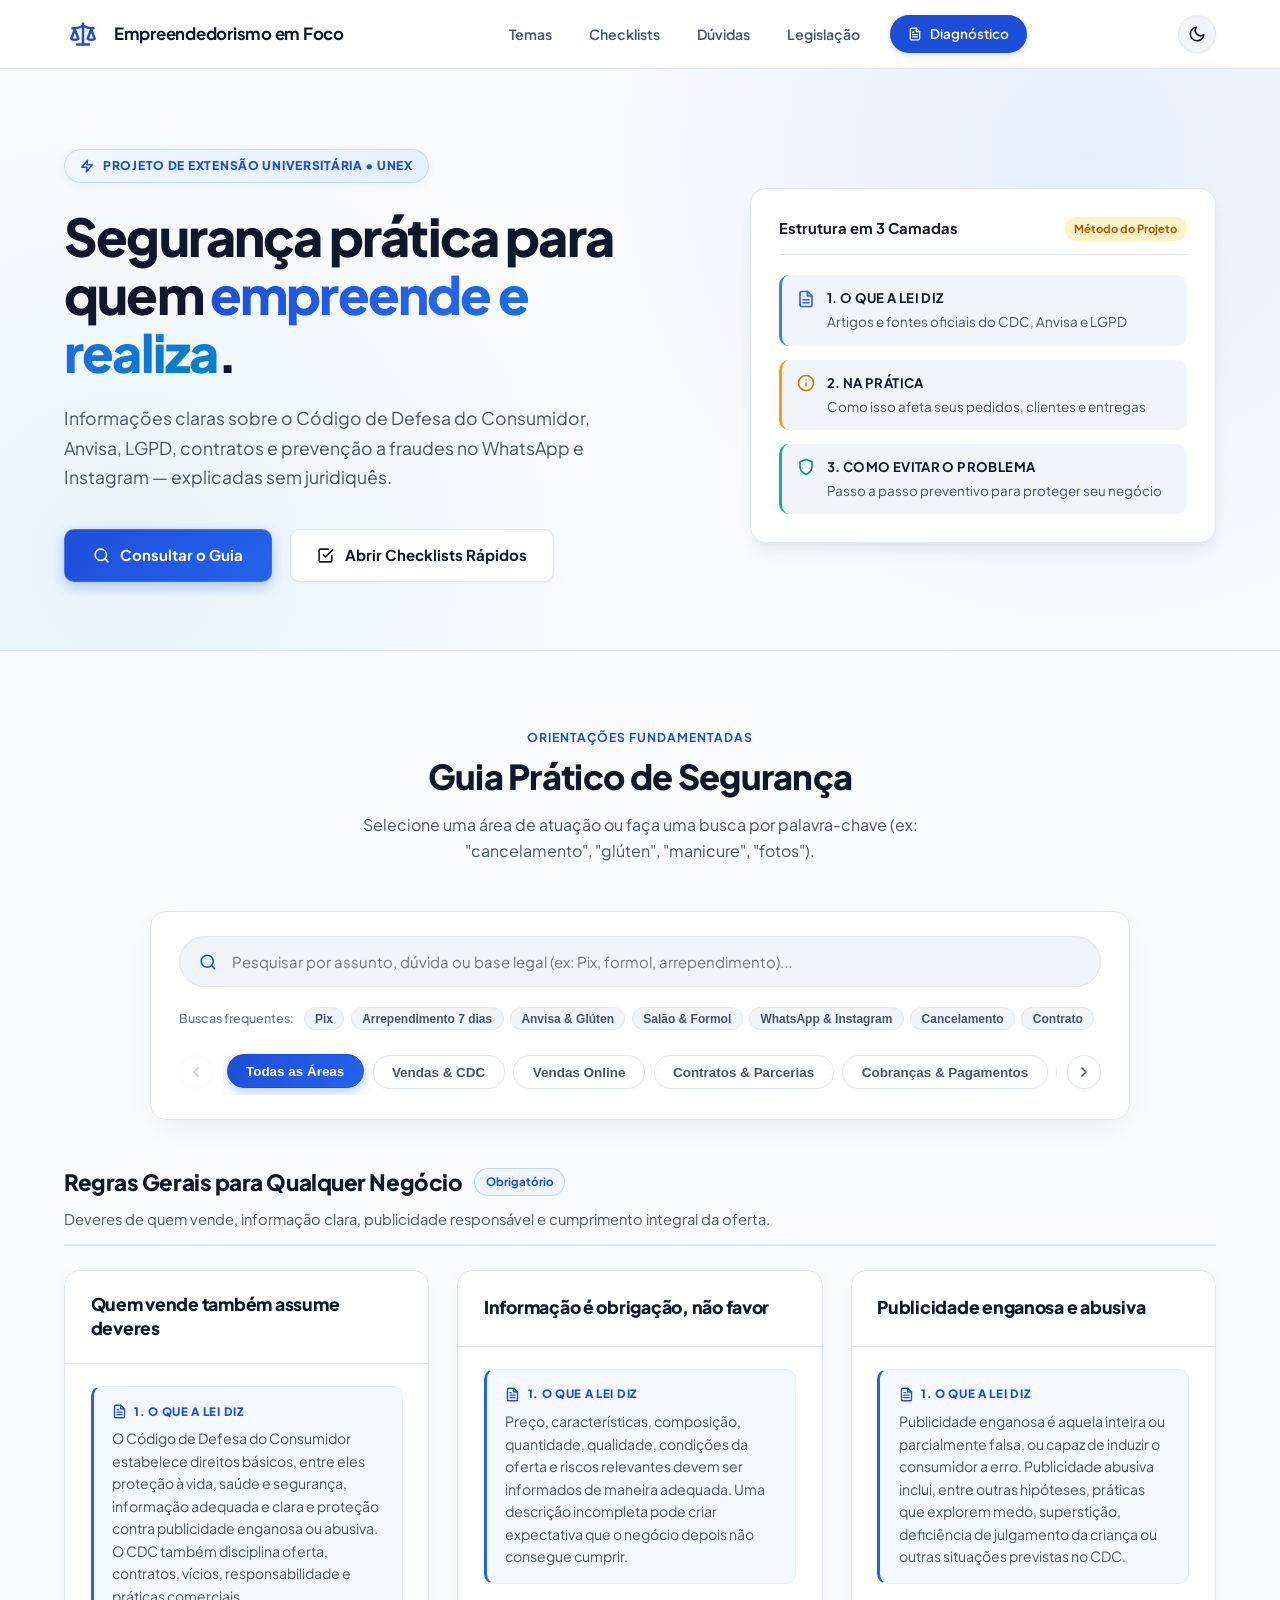
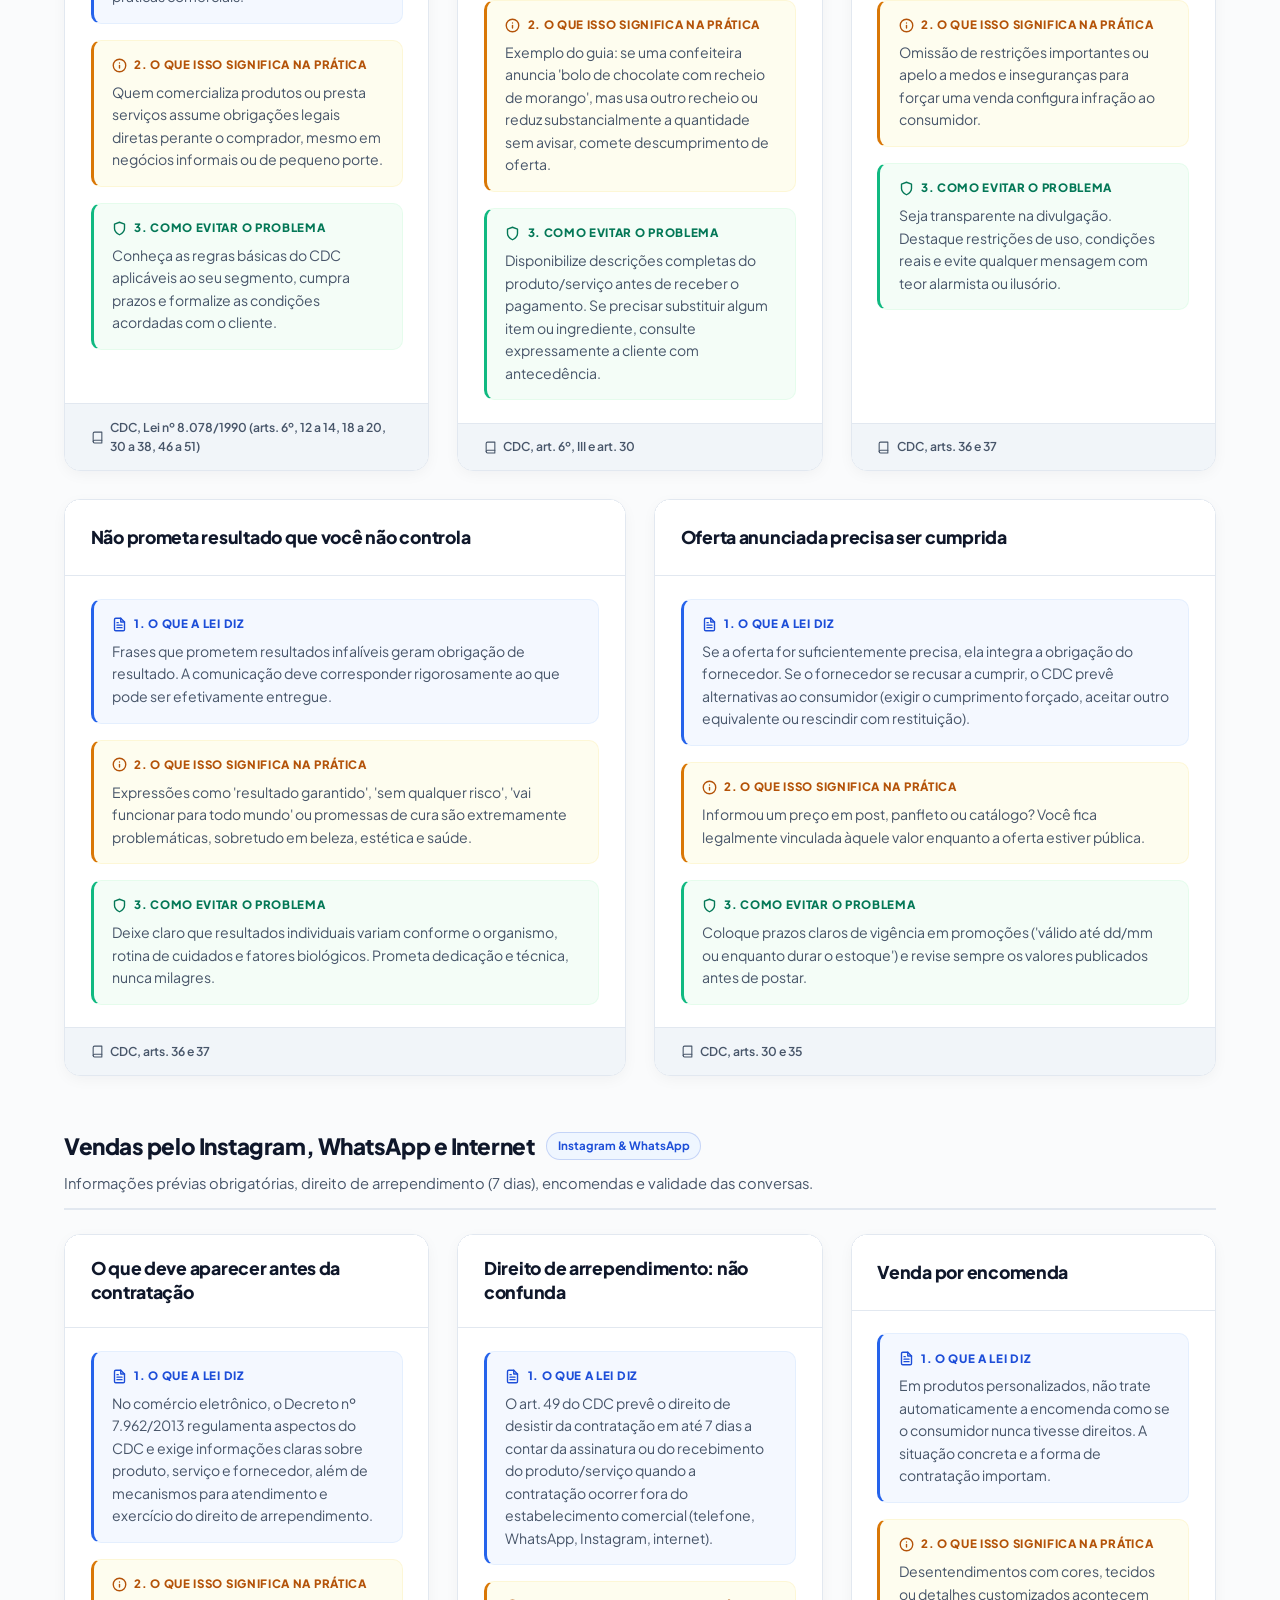
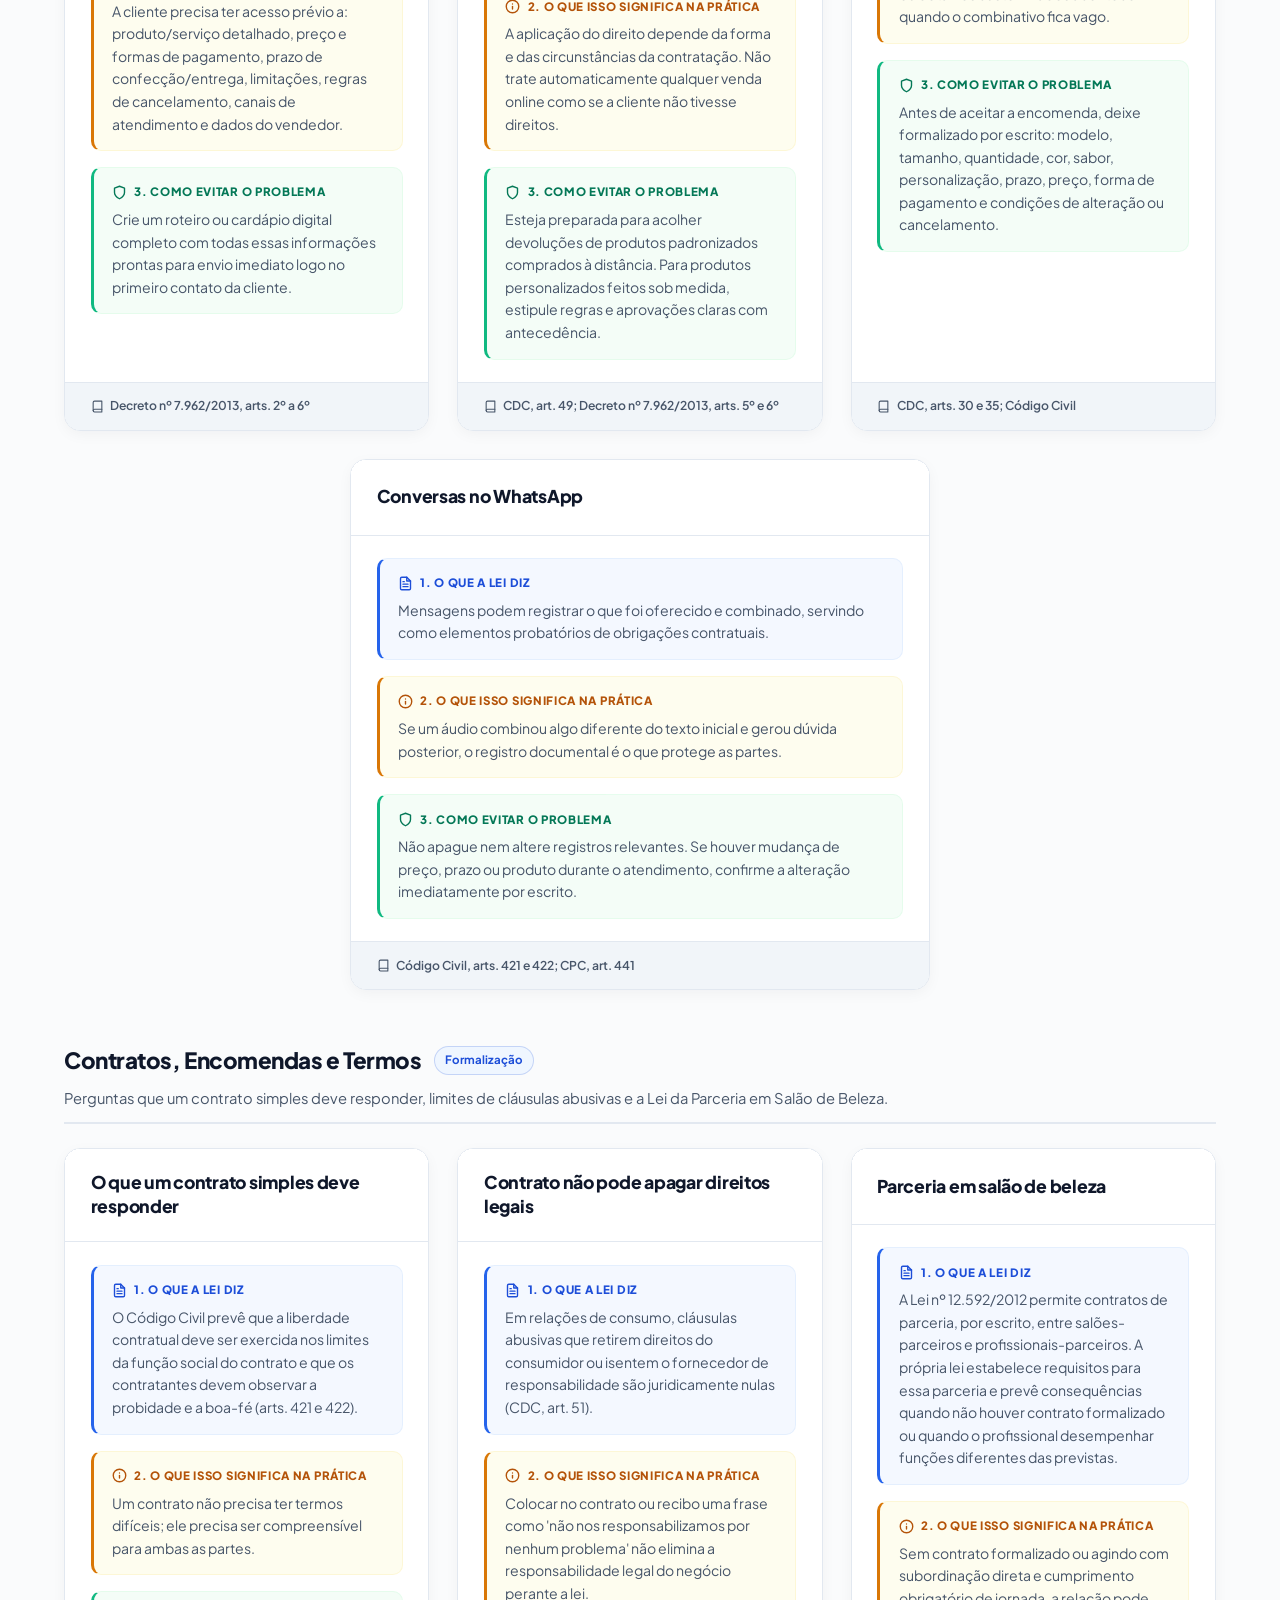
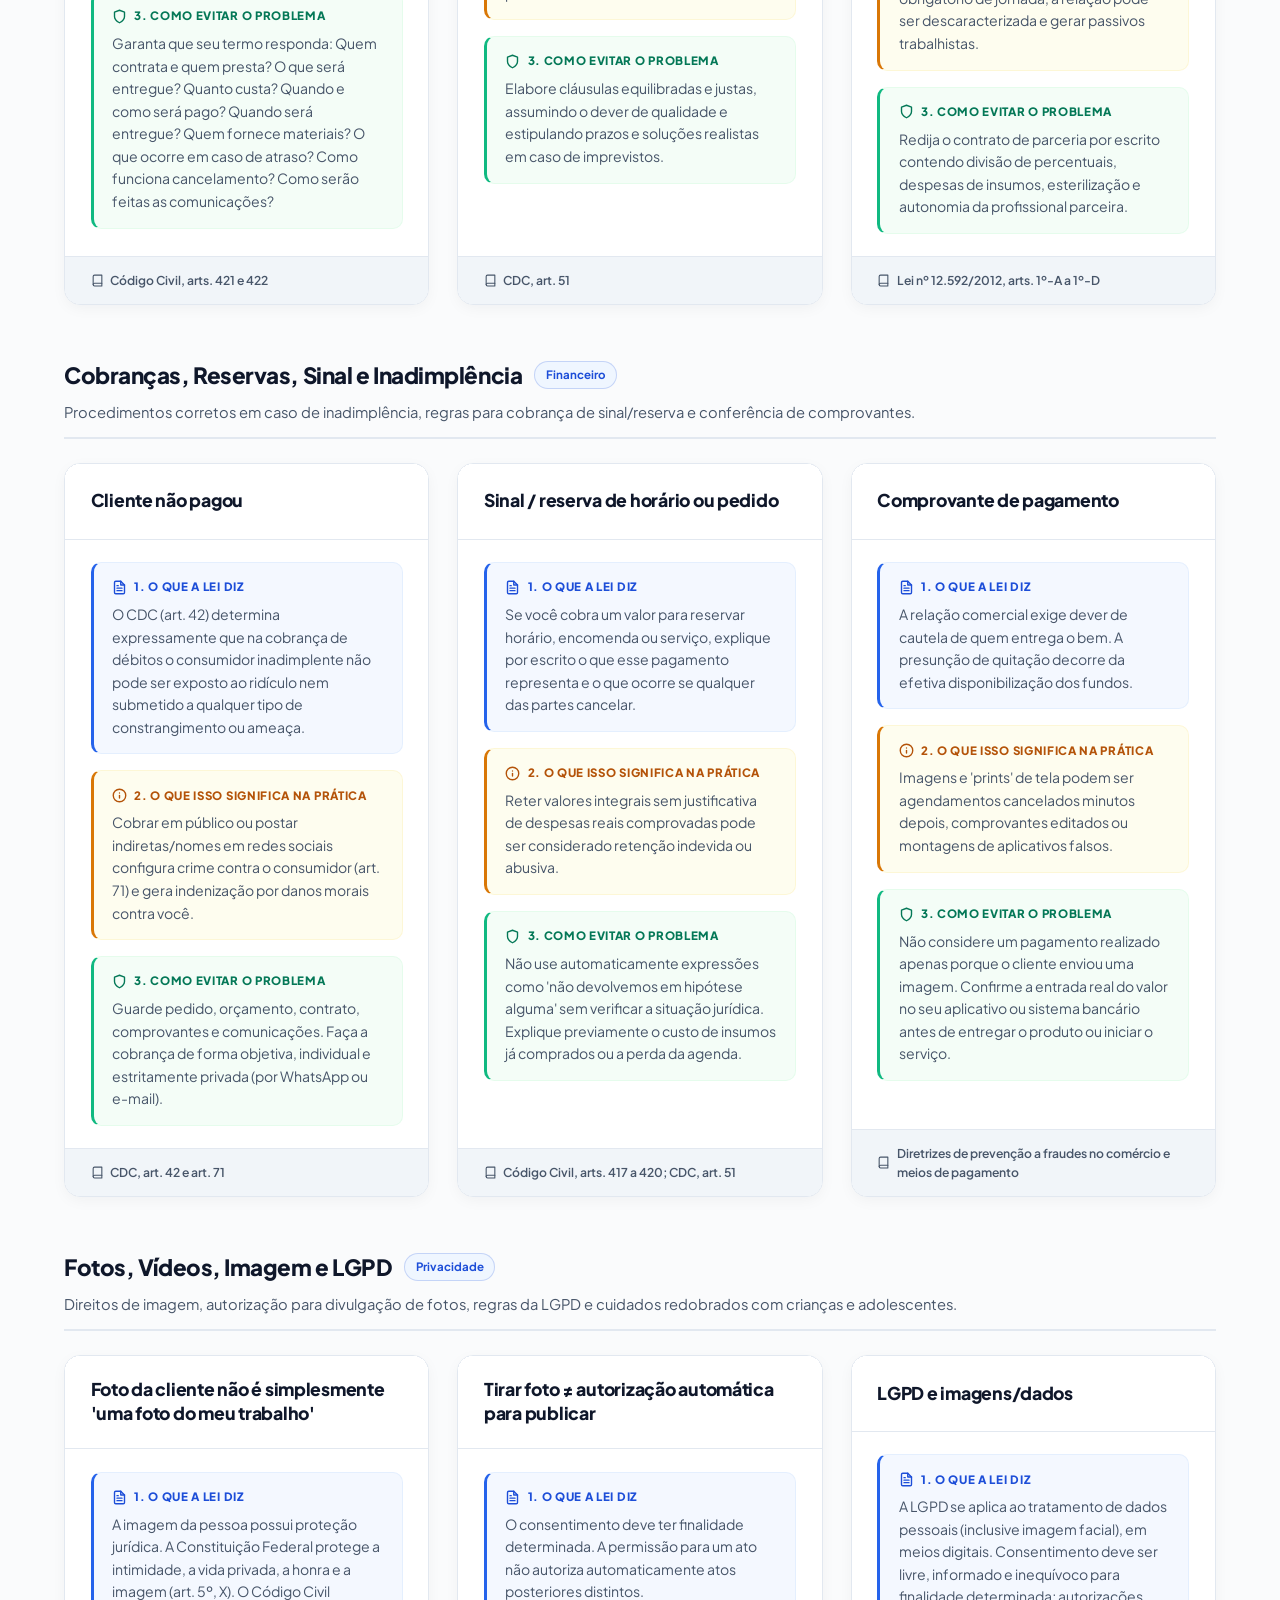
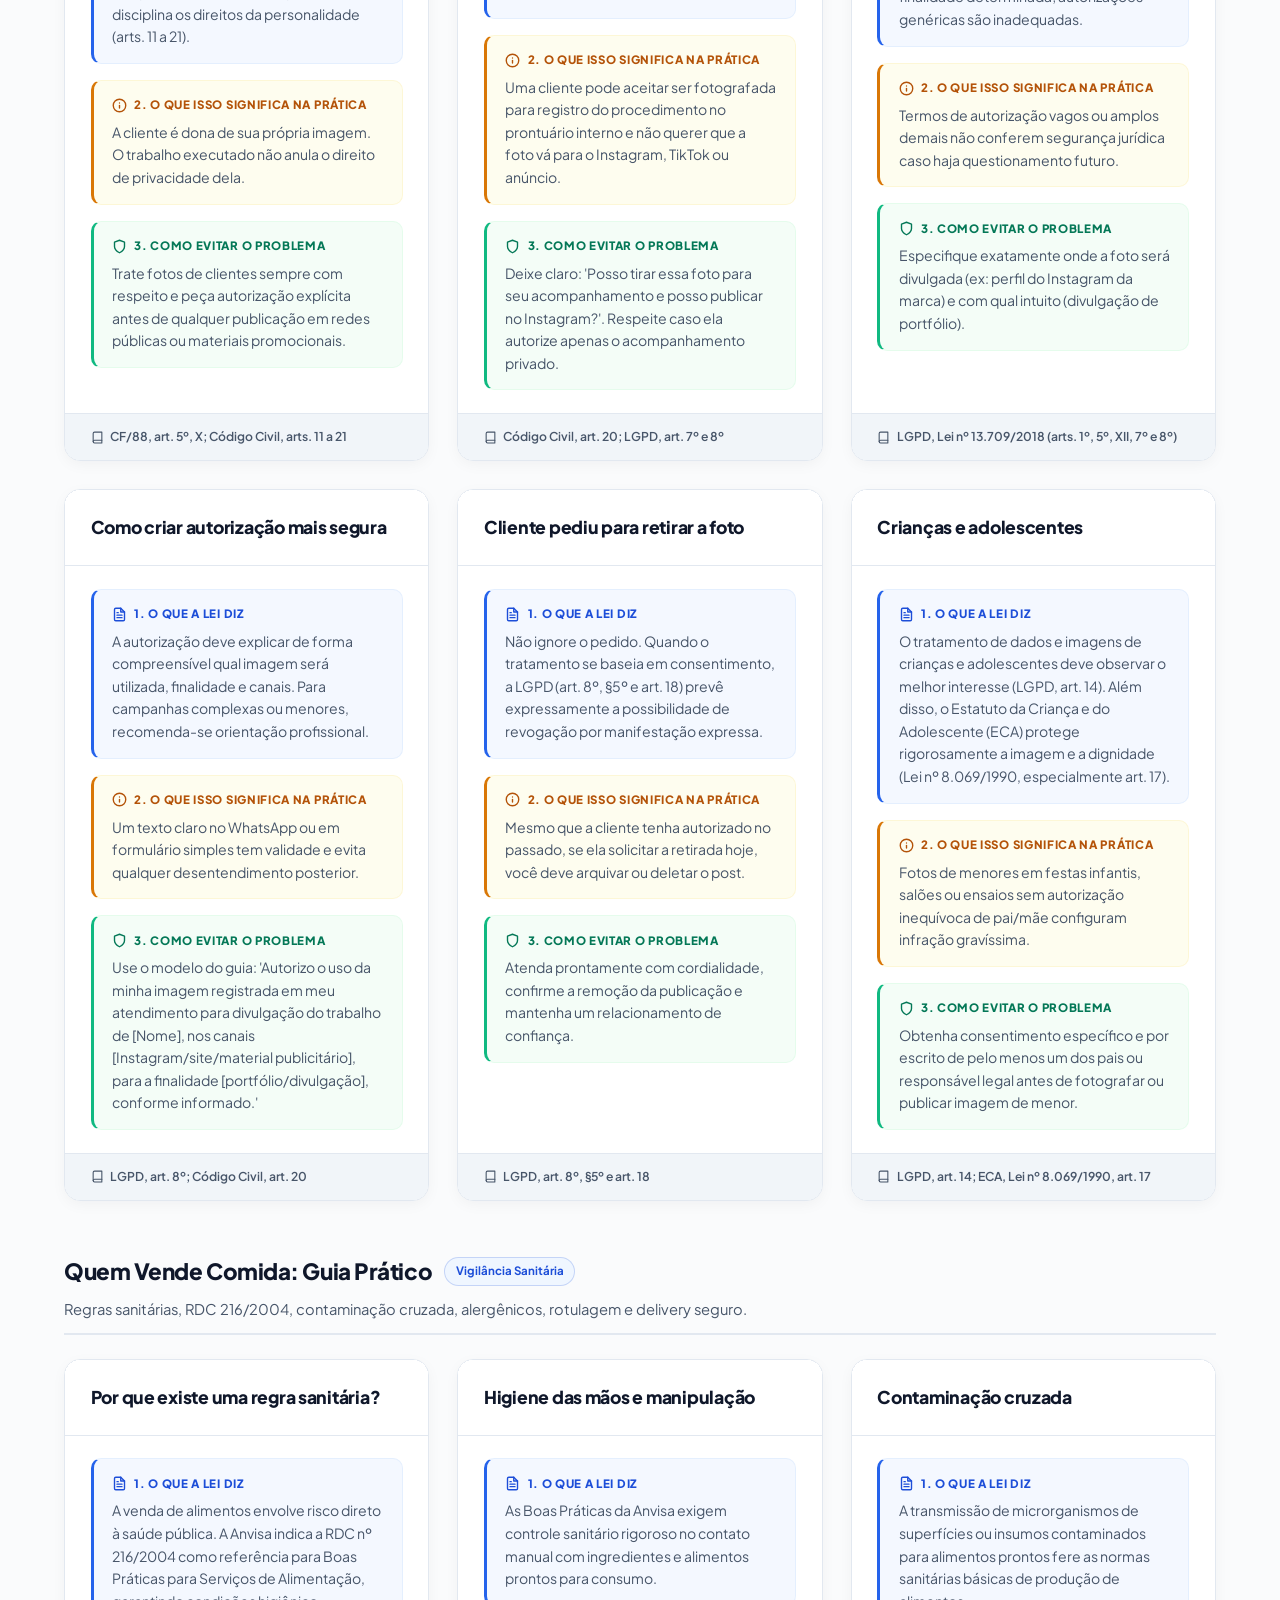
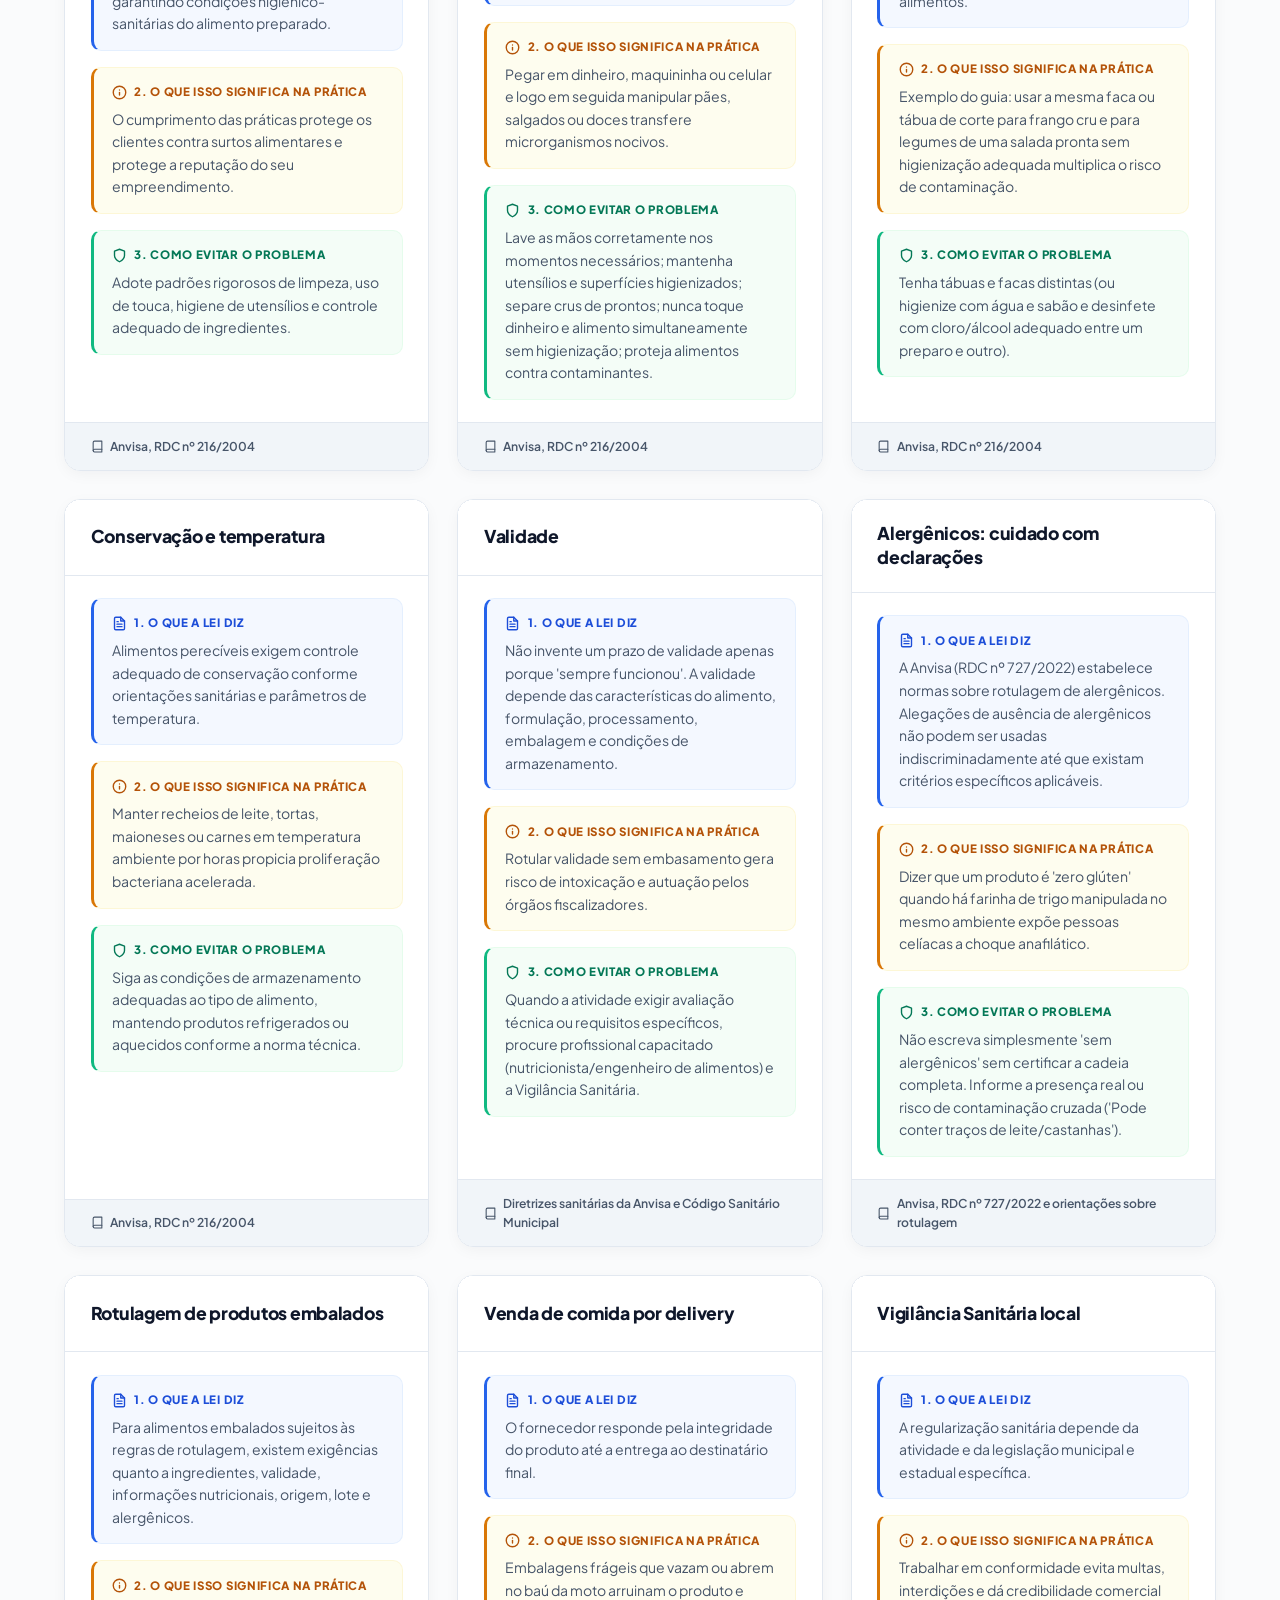
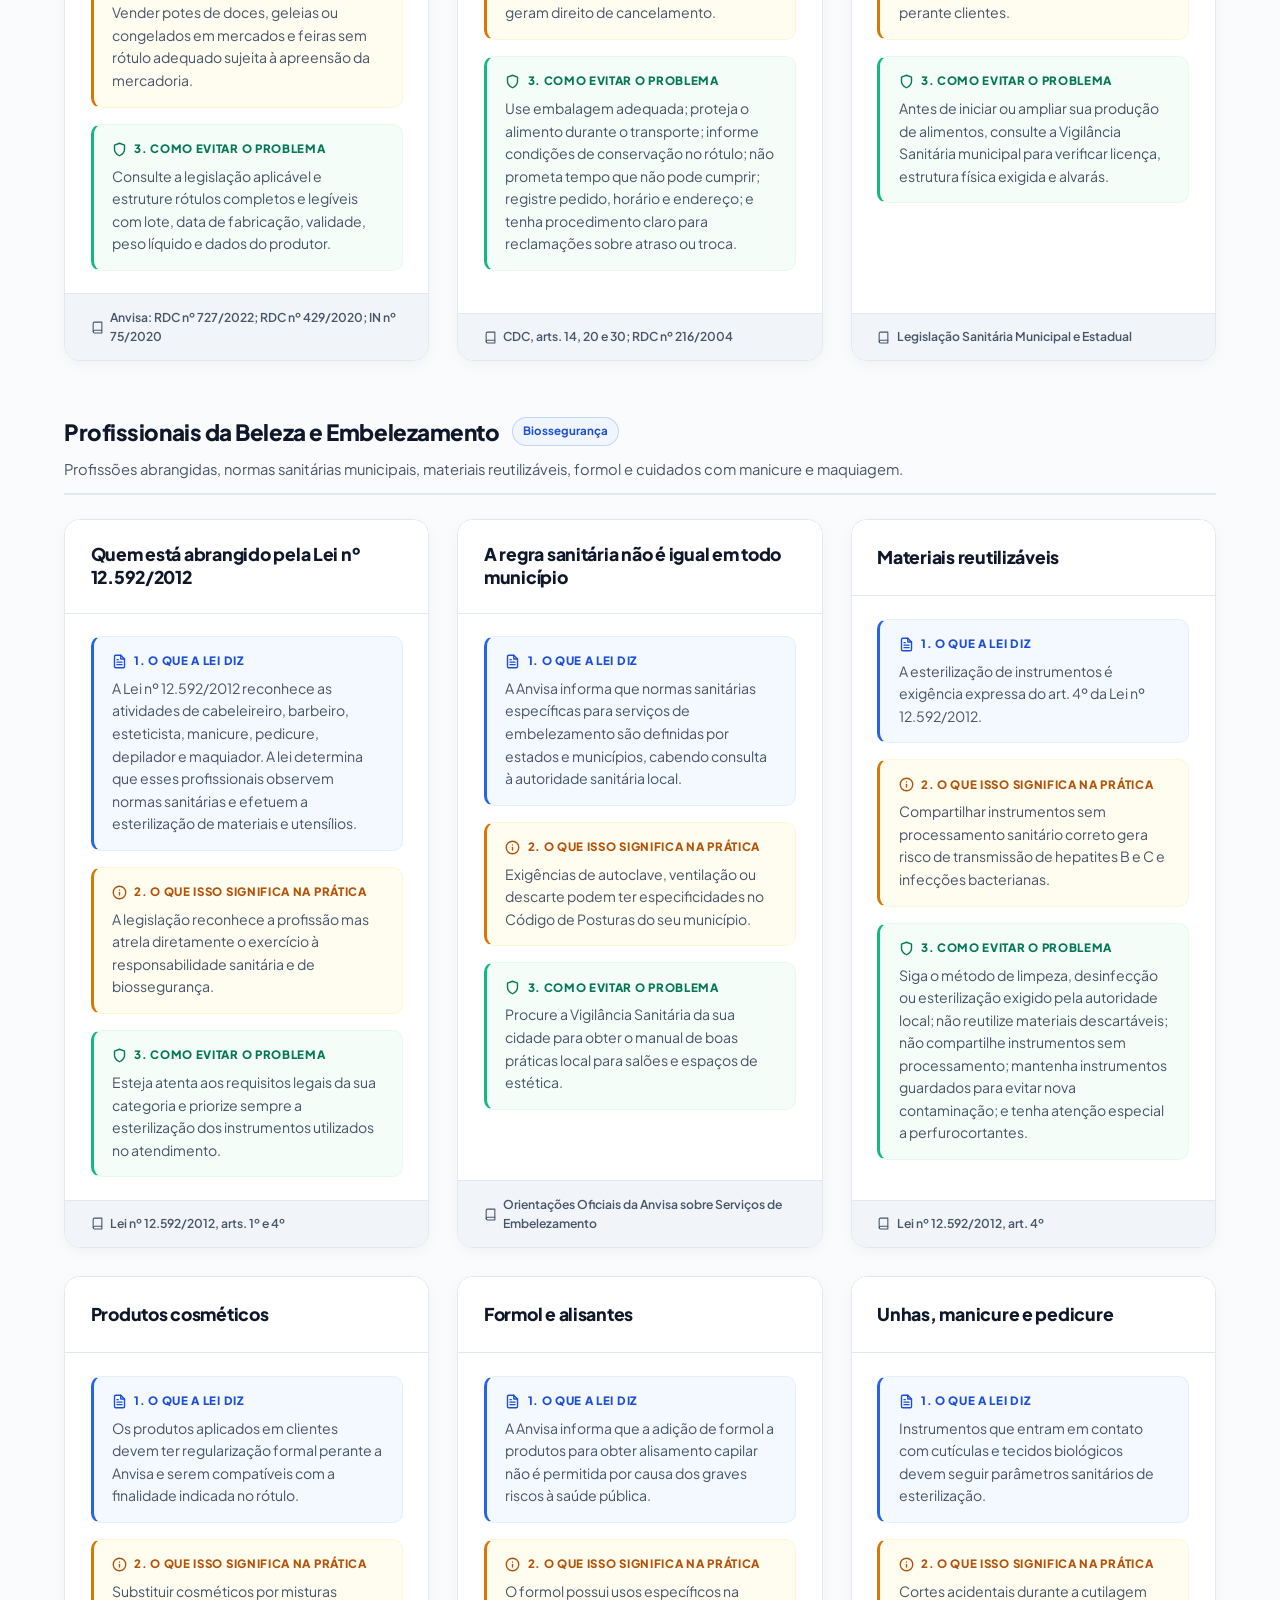
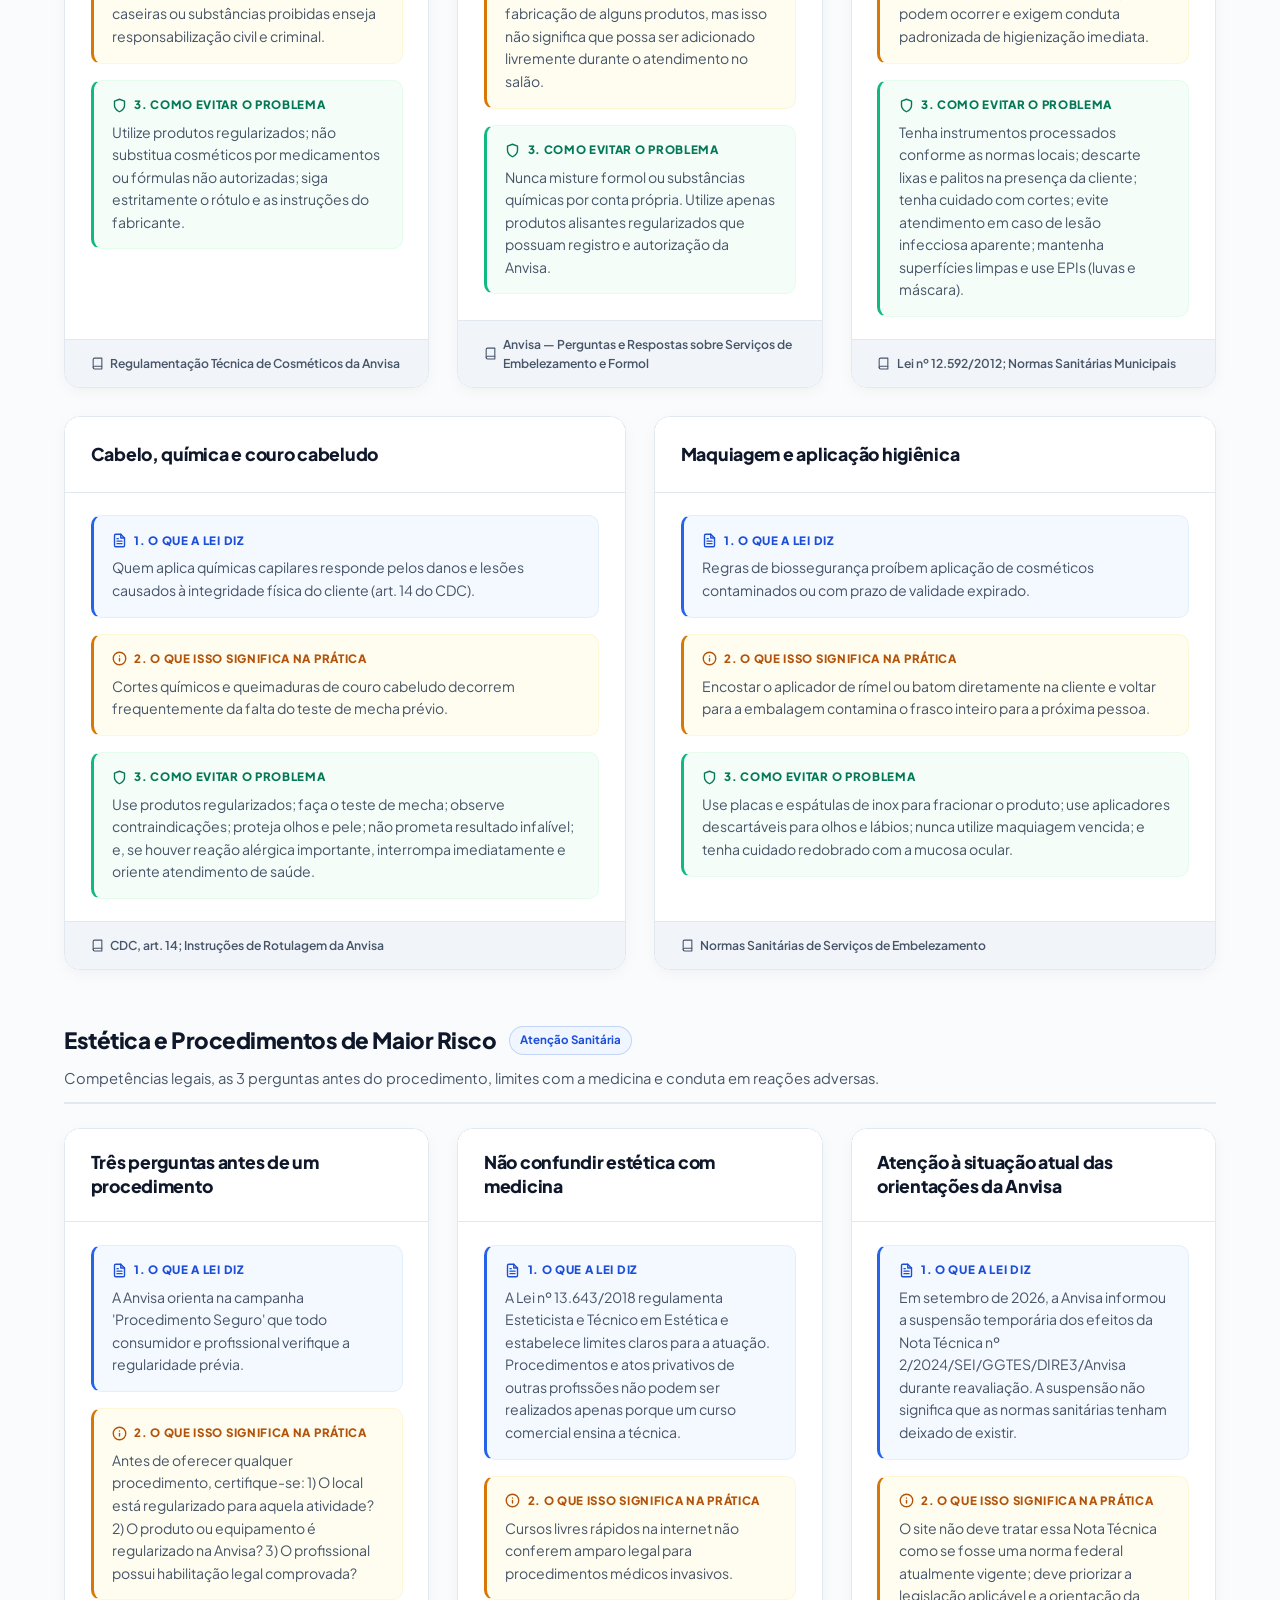
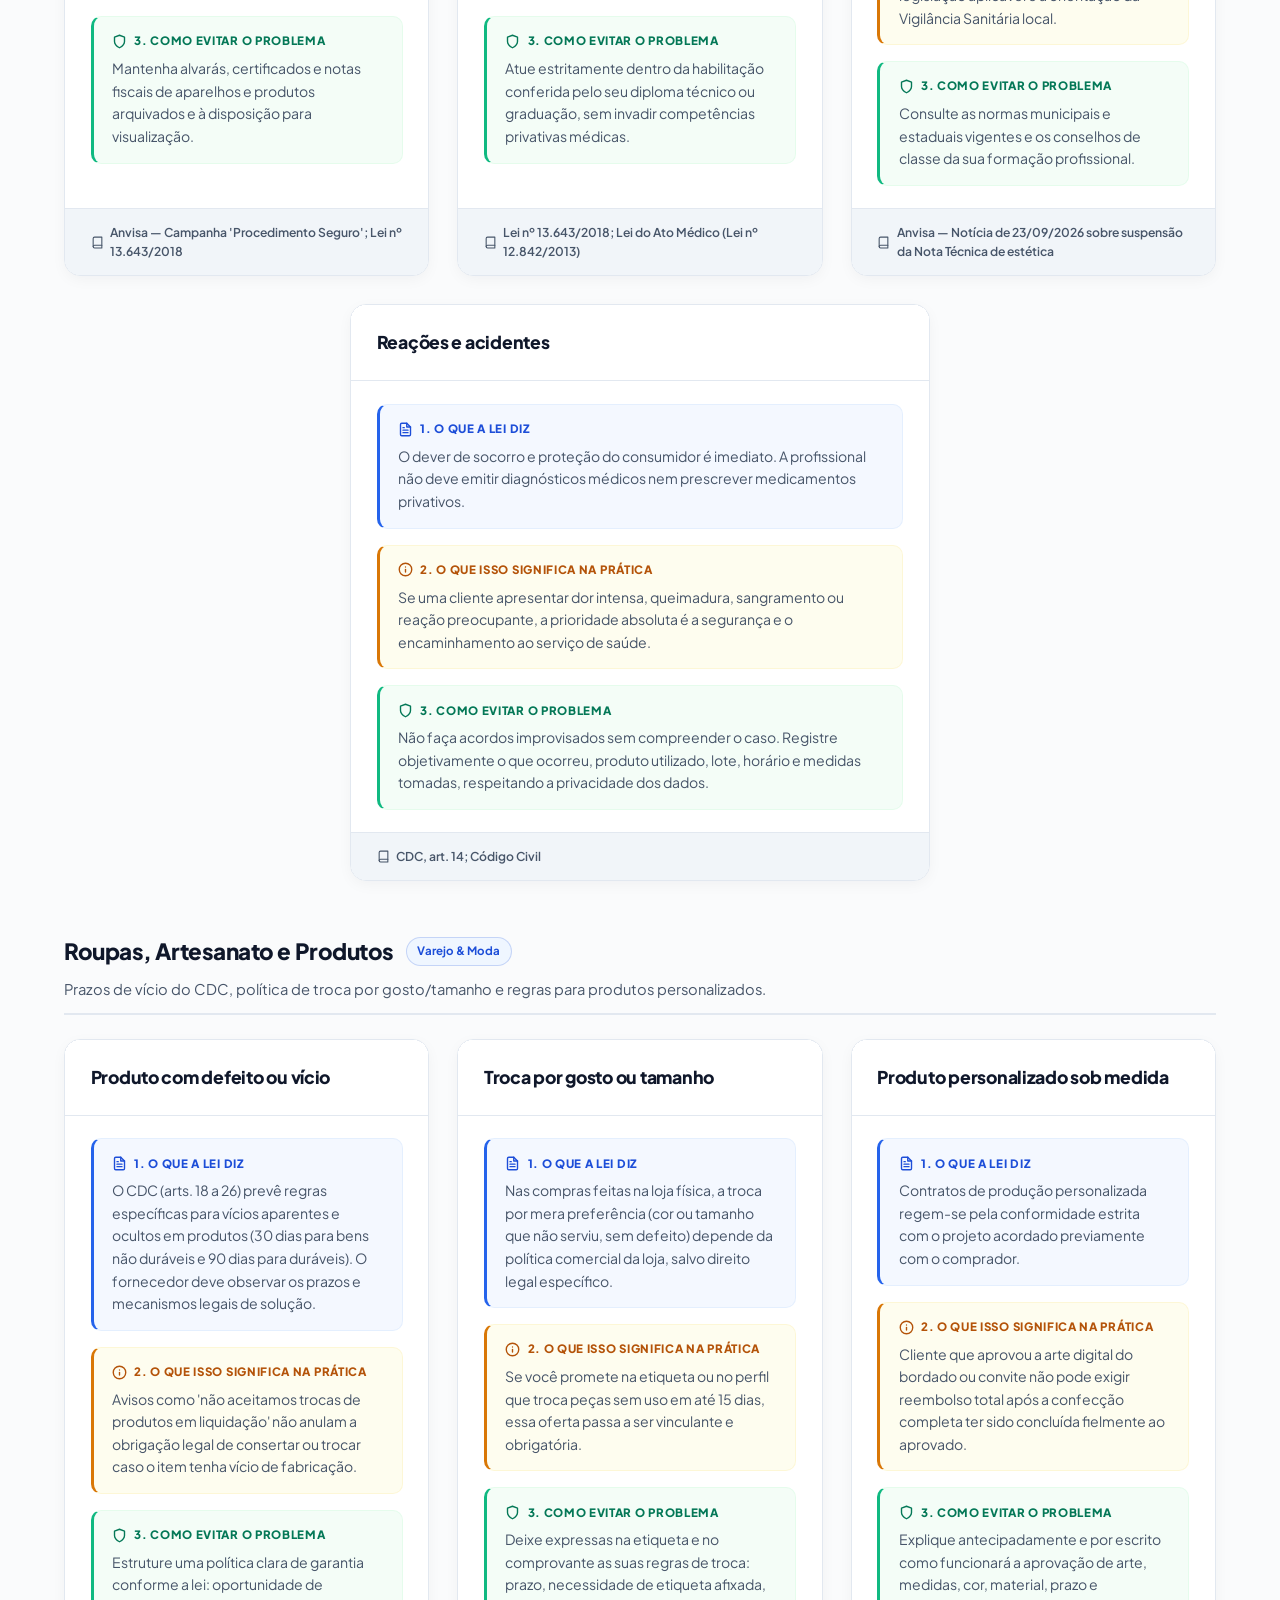
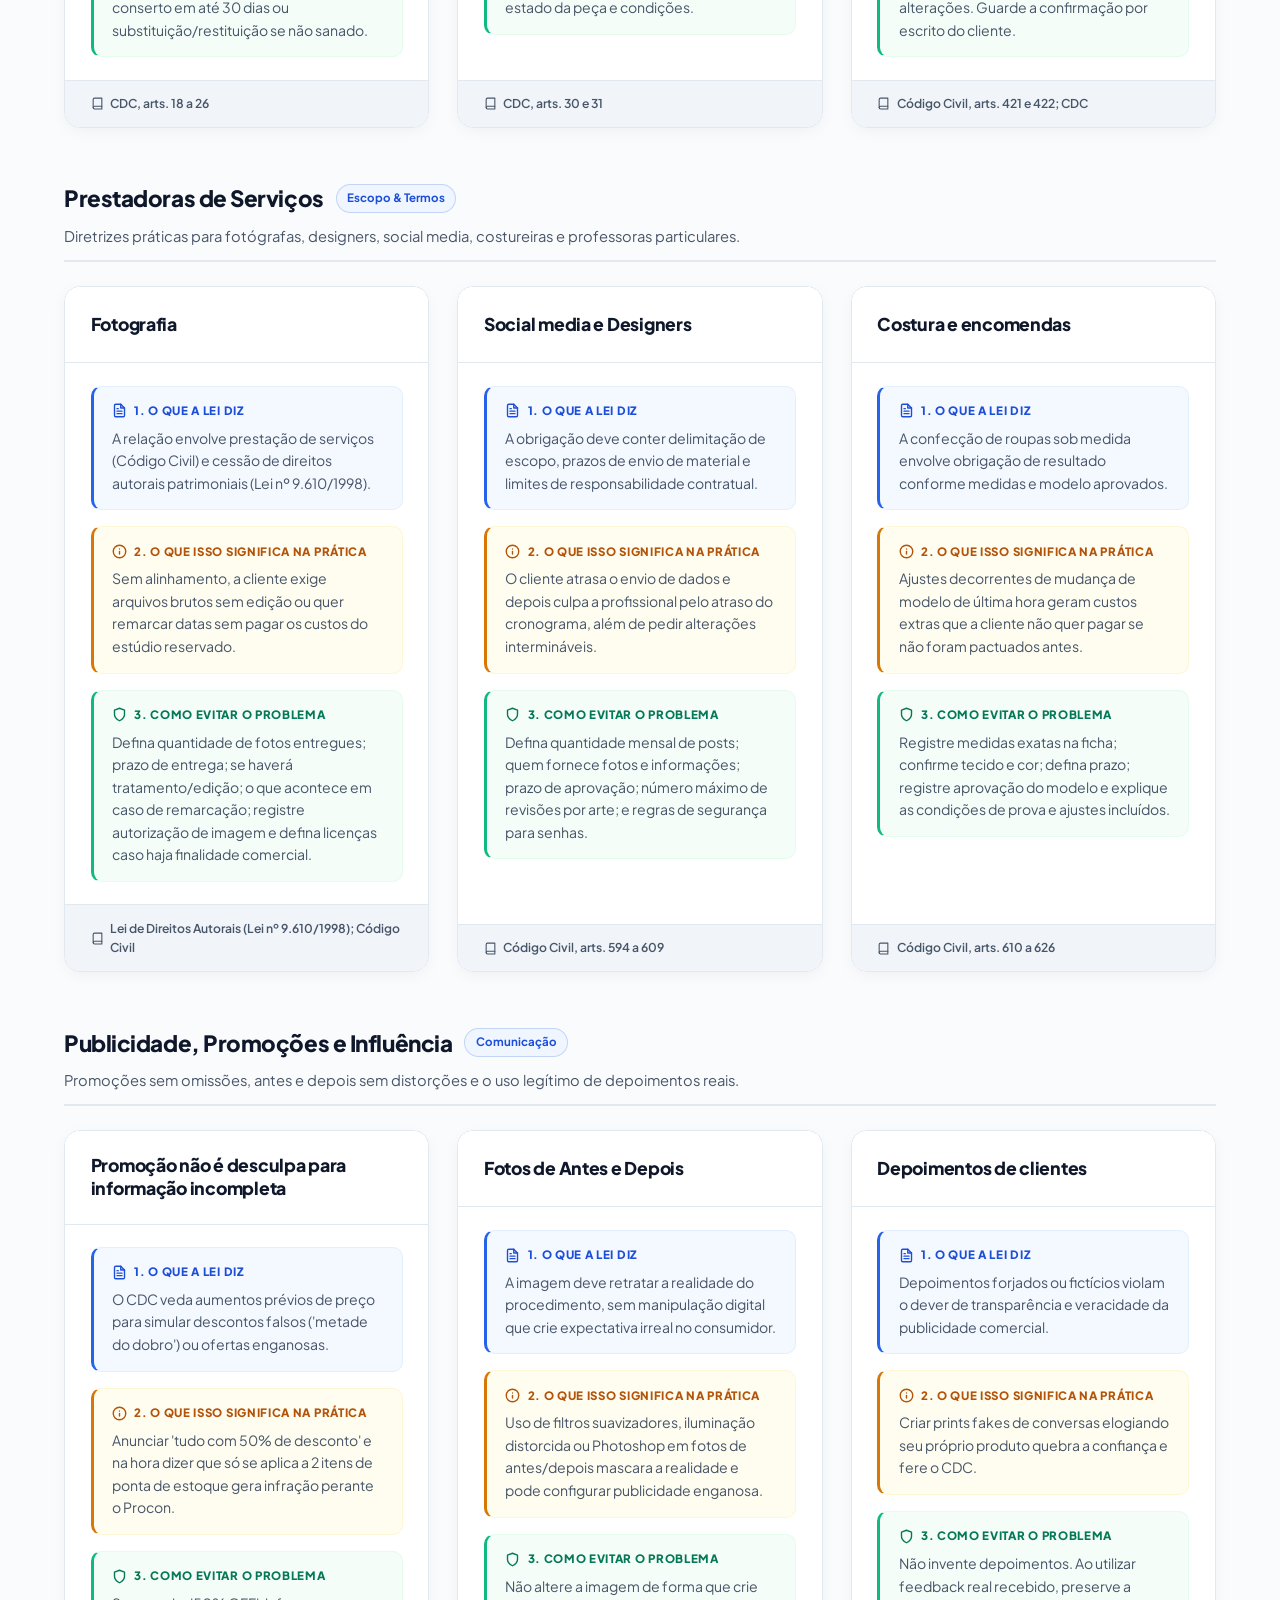
==== index.html @ a4ed6f1c "fix: remover checklists da busca e otimizar animacao tatil de troca de tema no mobile" ====
<!DOCTYPE html>
<html lang="pt-BR">
<head>
  <meta charset="UTF-8">
  <meta name="viewport" content="width=device-width, initial-scale=1.0, maximum-scale=5.0, viewport-fit=cover">
  <title>Empreendedorismo em Foco — Guia Prático de Segurança Jurídica, Sanitária e Digital</title>
  
  <!-- Meta tags SEO -->
  <meta name="description" content="Guia prático e descomplicado de segurança jurídica, sanitária e digital para microempreendedoras. Projeto de Extensão UNEX (Direito e Sistemas de Informação).">
  <meta name="author" content="UNEX — Extensão Universitária">
  <meta name="theme-color" content="#1d4ed8">

  <!-- Tipografia Moderna do Google Fonts -->
  <link rel="preconnect" href="https://fonts.googleapis.com">
  <link rel="preconnect" href="https://fonts.gstatic.com" crossorigin>
  <link href="https://fonts.googleapis.com/css2?family=Plus+Jakarta+Sans:wght@400;500;600;700;800&display=swap" rel="stylesheet">

  <!-- Favicon SVG: Balança da Justiça / Direito (Sem fundo, escala cheia) -->
  <link rel="icon" type="image/svg+xml" href="data:image/svg+xml,<svg xmlns='http://www.w3.org/2000/svg' viewBox='0 0 24 24' fill='none' stroke='%232563eb' stroke-width='2' stroke-linecap='round' stroke-linejoin='round'><path d='m16 16 3-8 3 8c-.87.65-1.92 1-3 1s-2.13-.35-3-1Z'/><path d='m2 16 3-8 3 8c-.87.65-1.92 1-3 1s-2.13-.35-3-1Z'/><path d='M7 21h10'/><path d='M12 3v18'/><path d='M3 7h2c2 0 5-1 7-2 2 1 5 2 7 2h2'/></svg>">

  <!-- Estilos da Aplicação -->
  <link rel="stylesheet" href="assets/css/style.css?v=2.6">
  <link rel="stylesheet" href="assets/css/components.css?v=2.6">
</head>
<body>
  <!-- Orbe Luminosa Central Flutuante para o Modo Escuro -->
  <div class="ambient-glow-orb" aria-hidden="true"></div>

  <!-- ========================================================================
       Header / Barra Superior
       ======================================================================== -->
  <header class="site-header" id="header">
    <div class="container nav-container">
      <a href="#inicio" class="brand" aria-label="Ir para o início do site">
        <div class="brand-badge" aria-hidden="true">
          <svg width="28" height="28" viewBox="0 0 24 24" fill="none" stroke="currentColor" stroke-width="2.2" stroke-linecap="round" stroke-linejoin="round">
            <path d="m16 16 3-8 3 8c-.87.65-1.92 1-3 1s-2.13-.35-3-1Z"/>
            <path d="m2 16 3-8 3 8c-.87.65-1.92 1-3 1s-2.13-.35-3-1Z"/>
            <path d="M7 21h10"/>
            <path d="M12 3v18"/>
            <path d="M3 7h2c2 0 5-1 7-2 2 1 5 2 7 2h2"/>
          </svg>
        </div>
        <span class="brand-title">Empreendedorismo em Foco</span>
      </a>

      <nav aria-label="Navegação Principal" class="desktop-navigation">
        <ul class="nav-links">
          <li><a href="#diretrizes" class="nav-link">Temas</a></li>
          <li><a href="#checklists" class="nav-link">Checklists</a></li>
          <li><a href="#duvidas" class="nav-link">Dúvidas</a></li>
          <li><a href="#fontes-oficiais" class="nav-link">Legislação</a></li>
          <li>
            <a href="https://forms.gle/CNi8nQm6ViK3J8j4A" target="_blank" rel="noopener noreferrer" class="nav-cta">
              <svg width="14" height="14" viewBox="0 0 24 24" fill="none" stroke="currentColor" stroke-width="2.2" stroke-linecap="round" stroke-linejoin="round">
                <path d="M14 2H6a2 2 0 0 0-2 2v16a2 2 0 0 0 2 2h12a2 2 0 0 0 2-2V8z"></path>
                <polyline points="14 2 14 8 20 8"></polyline>
                <line x1="16" y1="13" x2="8" y2="13"></line>
                <line x1="16" y1="17" x2="8" y2="17"></line>
                <polyline points="10 9 9 9 8 9"></polyline>
              </svg>
              Diagnóstico
            </a>
          </li>
        </ul>
      </nav>

      <div class="header-actions">
        <button class="theme-toggle-btn" id="theme-toggle-btn" aria-label="Alternar modo escuro" title="Alternar tema claro/escuro">
          <span class="theme-icon sun-icon" aria-hidden="true">
            <svg width="18" height="18" viewBox="0 0 24 24" fill="none" stroke="currentColor" stroke-width="2.2" stroke-linecap="round" stroke-linejoin="round">
              <circle cx="12" cy="12" r="5"></circle>
              <line x1="12" y1="1" x2="12" y2="3"></line>
              <line x1="12" y1="21" x2="12" y2="23"></line>
              <line x1="4.22" y1="4.22" x2="5.64" y2="5.64"></line>
              <line x1="18.36" y1="18.36" x2="19.78" y2="19.78"></line>
              <line x1="1" y1="12" x2="3" y2="12"></line>
              <line x1="21" y1="12" x2="23" y2="12"></line>
              <line x1="4.22" y1="19.78" x2="5.64" y2="18.36"></line>
              <line x1="18.36" y1="5.64" x2="19.78" y2="4.22"></line>
            </svg>
          </span>
          <span class="theme-icon moon-icon" aria-hidden="true">
            <svg width="18" height="18" viewBox="0 0 24 24" fill="none" stroke="currentColor" stroke-width="2.2" stroke-linecap="round" stroke-linejoin="round">
              <path d="M21 12.79A9 9 0 1 1 11.21 3 7 7 0 0 0 21 12.79z"></path>
            </svg>
          </span>
        </button>

        <button class="mobile-toggle" aria-label="Abrir menu de navegação" id="mobile-toggle" aria-expanded="false">
          <svg class="hamburger-icon" width="22" height="22" viewBox="0 0 24 24" fill="none" stroke="currentColor" stroke-width="2.2" stroke-linecap="round" stroke-linejoin="round">
            <line x1="3" y1="12" x2="21" y2="12"></line>
            <line x1="3" y1="6" x2="21" y2="6"></line>
            <line x1="3" y1="18" x2="21" y2="18"></line>
          </svg>
          <svg class="close-icon" width="22" height="22" viewBox="0 0 24 24" fill="none" stroke="currentColor" stroke-width="2.2" stroke-linecap="round" stroke-linejoin="round">
            <line x1="18" y1="6" x2="6" y2="18"></line>
            <line x1="6" y1="6" x2="18" y2="18"></line>
          </svg>
        </button>
      </div>
    </div>

    <!-- Menu Dropdown Compacto (Expansão fluida abaixo do header) -->
    <nav class="mobile-dropdown-menu" id="mobile-dropdown-menu" aria-label="Menu de navegação móvel">
      <div class="mobile-dropdown-inner">
        <ul class="mobile-dropdown-links">
          <li>
            <a href="#diretrizes" class="mobile-dropdown-link">
              <svg class="mobile-dropdown-icon" width="18" height="18" viewBox="0 0 24 24" fill="none" stroke="currentColor" stroke-width="2" stroke-linecap="round" stroke-linejoin="round">
                <path d="M4 19.5A2.5 2.5 0 0 1 6.5 17H20"></path>
                <path d="M6.5 2H20v20H6.5A2.5 2.5 0 0 1 4 19.5v-15A2.5 2.5 0 0 1 6.5 2z"></path>
              </svg>
              <span>Temas</span>
            </a>
          </li>
          <li>
            <a href="#checklists" class="mobile-dropdown-link">
              <svg class="mobile-dropdown-icon" width="18" height="18" viewBox="0 0 24 24" fill="none" stroke="currentColor" stroke-width="2" stroke-linecap="round" stroke-linejoin="round">
                <path d="m9 11 3 3L22 4"></path>
                <path d="M21 12v7a2 2 0 0 1-2 2H5a2 2 0 0 1-2-2V5a2 2 0 0 1 2-2h11"></path>
              </svg>
              <span>Checklists</span>
            </a>
          </li>
          <li>
            <a href="#duvidas" class="mobile-dropdown-link">
              <svg class="mobile-dropdown-icon" width="18" height="18" viewBox="0 0 24 24" fill="none" stroke="currentColor" stroke-width="2" stroke-linecap="round" stroke-linejoin="round">
                <circle cx="12" cy="12" r="10"></circle>
                <path d="M9.09 9a3 3 0 0 1 5.83 1c0 2-3 3-3 3"></path>
                <line x1="12" y1="17" x2="12.01" y2="17"></line>
              </svg>
              <span>Dúvidas</span>
            </a>
          </li>
          <li>
            <a href="#fontes-oficiais" class="mobile-dropdown-link">
              <svg class="mobile-dropdown-icon" width="18" height="18" viewBox="0 0 24 24" fill="none" stroke="currentColor" stroke-width="2" stroke-linecap="round" stroke-linejoin="round">
                <path d="m16 16 3-8 3 8c-.87.65-1.92 1-3 1s-2.13-.35-3-1Z"></path>
                <path d="m2 16 3-8 3 8c-.87.65-1.92 1-3 1s-2.13-.35-3-1Z"></path>
                <path d="M7 21h10"></path>
                <path d="M12 3v18"></path>
              </svg>
              <span>Legislação</span>
            </a>
          </li>
          <li class="mobile-dropdown-cta-item">
            <a href="https://forms.gle/CNi8nQm6ViK3J8j4A" target="_blank" rel="noopener noreferrer" class="mobile-dropdown-cta">
              <svg width="15" height="15" viewBox="0 0 24 24" fill="none" stroke="currentColor" stroke-width="2.2" stroke-linecap="round" stroke-linejoin="round">
                <path d="M14 2H6a2 2 0 0 0-2 2v16a2 2 0 0 0 2 2h12a2 2 0 0 0 2-2V8z"></path>
                <polyline points="14 2 14 8 20 8"></polyline>
                <line x1="16" y1="13" x2="8" y2="13"></line>
                <line x1="16" y1="17" x2="8" y2="17"></line>
                <polyline points="10 9 9 9 8 9"></polyline>
              </svg>
              <span>Diagnóstico</span>
            </a>
          </li>
        </ul>
      </div>
    </nav>
  </header>

  <!-- Backdrop suave para fechar ao tocar fora -->
  <div class="mobile-dropdown-backdrop" id="dropdown-backdrop" aria-hidden="true"></div>

  <!-- ========================================================================
       Hero Section
       ======================================================================== -->
  <main id="main-content">
    <section class="hero-section" id="inicio">
      <div class="container hero-wrapper">
        <div class="hero-content">
          <div class="hero-tag">
            <svg width="14" height="14" viewBox="0 0 24 24" fill="none" stroke="currentColor" stroke-width="2.5" stroke-linecap="round" stroke-linejoin="round">
              <polygon points="13 2 3 14 12 14 11 22 21 10 12 10 13 2"></polygon>
            </svg>
            Projeto de Extensão Universitária &bull; UNEX
          </div>
          <h1 class="hero-title">
            Segurança prática para quem <span>empreende e realiza</span>.
          </h1>
          <p class="hero-desc">
            Informações claras sobre o Código de Defesa do Consumidor, Anvisa, LGPD, contratos e prevenção a fraudes no WhatsApp e Instagram — explicadas sem juridiquês.
          </p>
          <div class="hero-actions">
            <a href="#diretrizes" class="btn-primary">
              <svg width="17" height="17" viewBox="0 0 24 24" fill="none" stroke="currentColor" stroke-width="2.2" stroke-linecap="round" stroke-linejoin="round">
                <circle cx="11" cy="11" r="8"></circle>
                <line x1="21" y1="21" x2="16.65" y2="16.65"></line>
              </svg>
              Consultar o Guia
            </a>
            <a href="#checklists" class="btn-secondary">
              <svg width="17" height="17" viewBox="0 0 24 24" fill="none" stroke="currentColor" stroke-width="2.2" stroke-linecap="round" stroke-linejoin="round">
                <polyline points="9 11 12 14 22 4"></polyline>
                <path d="M21 12v7a2 2 0 0 1-2 2H5a2 2 0 0 1-2-2V5a2 2 0 0 1 2-2h11"></path>
              </svg>
              Abrir Checklists Rápidos
            </a>
          </div>
        </div>

        <div class="hero-card-preview" aria-hidden="true">
          <div class="preview-header">
            <span class="preview-title">Estrutura em 3 Camadas</span>
            <span class="preview-badge">Método do Projeto</span>
          </div>
          <div class="method-pillars">
            <div class="method-pillar law">
              <div class="pillar-icon-box">
                <svg width="16" height="16" viewBox="0 0 24 24" fill="none" stroke="currentColor" stroke-width="2.2" stroke-linecap="round" stroke-linejoin="round"><path d="M14 2H6a2 2 0 0 0-2 2v16a2 2 0 0 0 2 2h12a2 2 0 0 0 2-2V8z"></path><polyline points="14 2 14 8 20 8"></polyline><line x1="16" y1="13" x2="8" y2="13"></line><line x1="16" y1="17" x2="8" y2="17"></line></svg>
              </div>
              <div class="pillar-content">
                <strong>1. O que a Lei diz</strong>
                <span>Artigos e fontes oficiais do CDC, Anvisa e LGPD</span>
              </div>
            </div>
            <div class="method-pillar practice">
              <div class="pillar-icon-box">
                <svg width="16" height="16" viewBox="0 0 24 24" fill="none" stroke="currentColor" stroke-width="2.2" stroke-linecap="round" stroke-linejoin="round"><circle cx="12" cy="12" r="10"></circle><line x1="12" y1="16" x2="12" y2="12"></line><line x1="12" y1="8" x2="12.01" y2="8"></line></svg>
              </div>
              <div class="pillar-content">
                <strong>2. Na Prática</strong>
                <span>Como isso afeta seus pedidos, clientes e entregas</span>
              </div>
            </div>
            <div class="method-pillar prevent">
              <div class="pillar-icon-box">
                <svg width="16" height="16" viewBox="0 0 24 24" fill="none" stroke="currentColor" stroke-width="2.2" stroke-linecap="round" stroke-linejoin="round"><path d="M12 22s8-4 8-10V5l-8-3-8 3v7c0 6 8 10 8 10z"></path></svg>
              </div>
              <div class="pillar-content">
                <strong>3. Como Evitar o Problema</strong>
                <span>Passo a passo preventivo para proteger seu negócio</span>
              </div>
            </div>
          </div>
        </div>
      </div>
    </section>

    <!-- ========================================================================
         Seção Principal: Guia de Diretrizes (Cards em 3 Camadas)
         ======================================================================== -->
    <section class="section" id="diretrizes">
      <div class="container">
        <div class="section-header">
          <span class="section-tag">Orientações Fundamentadas</span>
          <h2 class="section-title">Guia Prático de Segurança</h2>
          <p class="section-subtitle">
            Selecione uma área de atuação ou faça uma busca por palavra-chave (ex: "cancelamento", "glúten", "manicure", "fotos").
          </p>
        </div>

        <!-- Controles: Busca e Filtro de Categorias -->
        <div class="guide-controls">
          <div class="search-box-wrapper">
            <span class="search-icon-box" aria-hidden="true">
              <svg width="18" height="18" viewBox="0 0 24 24" fill="none" stroke="currentColor" stroke-width="2.2" stroke-linecap="round" stroke-linejoin="round">
                <circle cx="11" cy="11" r="8"></circle>
                <line x1="21" y1="21" x2="16.65" y2="16.65"></line>
              </svg>
            </span>
            <input 
              type="text" 
              id="search-input" 
              class="search-input" 
              placeholder="Pesquisar por assunto, dúvida ou base legal (ex: Pix, formol, arrependimento)..."
              aria-label="Pesquisar no guia prático"
            >
            <button type="button" id="search-clear-btn" class="search-clear-btn" aria-label="Limpar pesquisa" style="display: none;">
              <svg width="15" height="15" viewBox="0 0 24 24" fill="none" stroke="currentColor" stroke-width="2.2" stroke-linecap="round" stroke-linejoin="round">
                <line x1="18" y1="6" x2="6" y2="18"></line>
                <line x1="6" y1="6" x2="18" y2="18"></line>
              </svg>
            </button>
          </div>

          <!-- Sugestões de Busca Rápida (Termos Frequentes) -->
          <div class="search-suggestions" id="search-suggestions">
            <span class="suggestions-label">Buscas frequentes:</span>
            <div class="suggestion-chips">
              <button type="button" class="suggestion-chip" data-query="Pix">Pix</button>
              <button type="button" class="suggestion-chip" data-query="Arrependimento">Arrependimento 7 dias</button>
              <button type="button" class="suggestion-chip" data-query="Anvisa">Anvisa & Glúten</button>
              <button type="button" class="suggestion-chip" data-query="Formol">Salão & Formol</button>
              <button type="button" class="suggestion-chip" data-query="WhatsApp">WhatsApp & Instagram</button>
              <button type="button" class="suggestion-chip" data-query="Cancelamento">Cancelamento</button>
              <button type="button" class="suggestion-chip" data-query="Contrato">Contrato</button>
            </div>
          </div>

          <div class="category-tabs-wrapper">
            <button class="tabs-scroll-btn left" id="tabs-scroll-left" aria-label="Rolar categorias para esquerda">
              <svg width="16" height="16" viewBox="0 0 24 24" fill="none" stroke="currentColor" stroke-width="2.5" stroke-linecap="round" stroke-linejoin="round"><polyline points="15 18 9 12 15 6"></polyline></svg>
            </button>
            <nav class="category-tabs" id="category-tabs" aria-label="Filtrar por Área"></nav>
            <button class="tabs-scroll-btn right" id="tabs-scroll-right" aria-label="Rolar categorias para direita">
              <svg width="16" height="16" viewBox="0 0 24 24" fill="none" stroke="currentColor" stroke-width="2.5" stroke-linecap="round" stroke-linejoin="round"><polyline points="9 18 15 12 9 6"></polyline></svg>
            </button>
          </div>

          <!-- Barra de Status / Contador Dinâmico de Resultados -->
          <div class="search-results-bar" id="search-results-bar" style="display: none;">
            <span id="search-results-count" class="results-count-text"></span>
            <button type="button" id="search-reset-all" class="results-reset-btn">Limpar busca e filtros</button>
          </div>
        </div>

        <!-- Container onde o app.js injeta os cards em 3 camadas -->
        <div class="modules-container" id="modules-container">
          <!-- Renderizado via JavaScript -->
        </div>
      </div>
    </section>

    <!-- ========================================================================
         Seção de Checklists Interativos
         ======================================================================== -->
    <section class="section section-alternate" id="checklists">
      <div class="container checklists-container-full">
        <div class="section-header">
          <span class="section-tag">Ferramentas de Conferência</span>
          <h2 class="section-title">Checklists Interativos</h2>
          <p class="section-subtitle">
            Faça a conferência antes de publicar promoções, preparar encomendas de comida, atender no salão ou fechar contratos. O progresso é salvo no seu navegador.
          </p>
        </div>

        <!-- Controles Superiores Modernos do Carrossel -->
        <div class="carousel-control-bar">
          <!-- Segmented Tab Switcher (Pílulas de Seleção Rápida) -->
          <div class="carousel-pill-tabs" id="carousel-pills" role="tablist" aria-label="Temas dos Checklists">
            <button class="pill-tab active" data-index="0" role="tab" aria-selected="true">
              <span class="pill-dot"></span> 1. Anúncios
            </button>
            <button class="pill-tab" data-index="1" role="tab" aria-selected="false">
              <span class="pill-dot"></span> 2. Alimentos
            </button>
            <button class="pill-tab" data-index="2" role="tab" aria-selected="false">
              <span class="pill-dot"></span> 3. Salão de Beleza
            </button>
            <button class="pill-tab" data-index="3" role="tab" aria-selected="false">
              <span class="pill-dot"></span> 4. Fotos & Imagem
            </button>
            <button class="pill-tab" data-index="4" role="tab" aria-selected="false">
              <span class="pill-dot"></span> 5. Contratos
            </button>
          </div>

          <!-- Navegação por Setas e Contador de Slides -->
          <div class="carousel-actions-group">
            <span class="carousel-counter" id="carousel-counter">
              <strong id="counter-current">01</strong> / 05
            </span>
            <div class="carousel-arrows">
              <button class="carousel-arrow-btn" id="carousel-prev" aria-label="Checklist anterior" title="Anterior">
                <svg width="18" height="18" viewBox="0 0 24 24" fill="none" stroke="currentColor" stroke-width="2.4" stroke-linecap="round" stroke-linejoin="round">
                  <polyline points="15 18 9 12 15 6"></polyline>
                </svg>
              </button>
              <button class="carousel-arrow-btn" id="carousel-next" aria-label="Próximo checklist" title="Próximo">
                <svg width="18" height="18" viewBox="0 0 24 24" fill="none" stroke="currentColor" stroke-width="2.4" stroke-linecap="round" stroke-linejoin="round">
                  <polyline points="9 18 15 12 9 6"></polyline>
                </svg>
              </button>
            </div>
          </div>
        </div>

        <!-- Carrossel Interativo de Checklists (Desktop & Mobile) -->
        <div class="checklists-carousel-wrapper" id="checklists-carousel">
          <!-- Botão Lateral Esquerdo (Desktop) -->
          <button class="carousel-side-btn prev" id="carousel-side-prev" aria-label="Checklist anterior" title="Anterior">
            <svg width="22" height="22" viewBox="0 0 24 24" fill="none" stroke="currentColor" stroke-width="2.5" stroke-linecap="round" stroke-linejoin="round">
              <polyline points="15 18 9 12 15 6"></polyline>
            </svg>
          </button>

          <div class="checklists-carousel-track" id="carousel-track">
            <div class="checklists-grid checklists-carousel-grid" id="checklists-container">
              <div class="checklist-card is-active" id="card-chk-anuncio">
            <div class="checklist-header">
              <h3>Checklist Geral — Antes de Publicar Qualquer Anúncio</h3>
              <p>Conferência rápida do documento base antes de postar no feed, stories ou WhatsApp.</p>
            </div>

            <div class="progress-container">
              <div class="progress-info">
                <span>Progresso</span>
                <span id="percent-chk-anuncio">0 de 10 (0%)</span>
              </div>
              <div class="progress-bar-bg">
                <div class="progress-bar-fill" id="bar-chk-anuncio" style="width: 0%;"></div>
              </div>
            </div>

            <ul class="checklist-items" id="items-chk-anuncio">
              <li class="checklist-item" data-chk-id="chk-anuncio" data-idx="0" role="checkbox" aria-checked="false" tabindex="0">
                <div class="custom-checkbox">
                  <svg viewBox="0 0 24 24" fill="none" stroke="currentColor">
                    <polyline points="20 6 9 17 4 12"></polyline>
                  </svg>
                </div>
                <span>O preço está correto e visível?</span>
              </li>
              <li class="checklist-item" data-chk-id="chk-anuncio" data-idx="1" role="checkbox" aria-checked="false" tabindex="0">
                <div class="custom-checkbox">
                  <svg viewBox="0 0 24 24" fill="none" stroke="currentColor">
                    <polyline points="20 6 9 17 4 12"></polyline>
                  </svg>
                </div>
                <span>A descrição é verdadeira?</span>
              </li>
              <li class="checklist-item" data-chk-id="chk-anuncio" data-idx="2" role="checkbox" aria-checked="false" tabindex="0">
                <div class="custom-checkbox">
                  <svg viewBox="0 0 24 24" fill="none" stroke="currentColor">
                    <polyline points="20 6 9 17 4 12"></polyline>
                  </svg>
                </div>
                <span>Tenho condições de cumprir o prazo?</span>
              </li>
              <li class="checklist-item" data-chk-id="chk-anuncio" data-idx="3" role="checkbox" aria-checked="false" tabindex="0">
                <div class="custom-checkbox">
                  <svg viewBox="0 0 24 24" fill="none" stroke="currentColor">
                    <polyline points="20 6 9 17 4 12"></polyline>
                  </svg>
                </div>
                <span>Tenho estoque/capacidade?</span>
              </li>
              <li class="checklist-item" data-chk-id="chk-anuncio" data-idx="4" role="checkbox" aria-checked="false" tabindex="0">
                <div class="custom-checkbox">
                  <svg viewBox="0 0 24 24" fill="none" stroke="currentColor">
                    <polyline points="20 6 9 17 4 12"></polyline>
                  </svg>
                </div>
                <span>Informei características importantes?</span>
              </li>
              <li class="checklist-item" data-chk-id="chk-anuncio" data-idx="5" role="checkbox" aria-checked="false" tabindex="0">
                <div class="custom-checkbox">
                  <svg viewBox="0 0 24 24" fill="none" stroke="currentColor">
                    <polyline points="20 6 9 17 4 12"></polyline>
                  </svg>
                </div>
                <span>Informei riscos relevantes?</span>
              </li>
              <li class="checklist-item" data-chk-id="chk-anuncio" data-idx="6" role="checkbox" aria-checked="false" tabindex="0">
                <div class="custom-checkbox">
                  <svg viewBox="0 0 24 24" fill="none" stroke="currentColor">
                    <polyline points="20 6 9 17 4 12"></polyline>
                  </svg>
                </div>
                <span>A promoção tem regras claras?</span>
              </li>
              <li class="checklist-item" data-chk-id="chk-anuncio" data-idx="7" role="checkbox" aria-checked="false" tabindex="0">
                <div class="custom-checkbox">
                  <svg viewBox="0 0 24 24" fill="none" stroke="currentColor">
                    <polyline points="20 6 9 17 4 12"></polyline>
                  </svg>
                </div>
                <span>A foto é verdadeira ou está claramente identificada como ilustrativa?</span>
              </li>
              <li class="checklist-item" data-chk-id="chk-anuncio" data-idx="8" role="checkbox" aria-checked="false" tabindex="0">
                <div class="custom-checkbox">
                  <svg viewBox="0 0 24 24" fill="none" stroke="currentColor">
                    <polyline points="20 6 9 17 4 12"></polyline>
                  </svg>
                </div>
                <span>Tenho autorização para usar imagem de terceiros?</span>
              </li>
              <li class="checklist-item" data-chk-id="chk-anuncio" data-idx="9" role="checkbox" aria-checked="false" tabindex="0">
                <div class="custom-checkbox">
                  <svg viewBox="0 0 24 24" fill="none" stroke="currentColor">
                    <polyline points="20 6 9 17 4 12"></polyline>
                  </svg>
                </div>
                <span>Estou coletando apenas dados necessários?</span>
              </li>
            </ul>

            <div class="checklist-actions">
              <button class="btn-reset-checklist" data-reset-id="chk-anuncio">Limpar checklist</button>
            </div>
          </div>
          <div class="checklist-card" id="card-chk-comida">
            <div class="checklist-header">
              <h3>Checklist — Quem Vende Comida</h3>
              <p>Boas práticas sanitárias e de manipulação para alimentos e confeitarias.</p>
            </div>

            <div class="progress-container">
              <div class="progress-info">
                <span>Progresso</span>
                <span id="percent-chk-comida">0 de 11 (0%)</span>
              </div>
              <div class="progress-bar-bg">
                <div class="progress-bar-fill" id="bar-chk-comida" style="width: 0%;"></div>
              </div>
            </div>

            <ul class="checklist-items" id="items-chk-comida">
              <li class="checklist-item" data-chk-id="chk-comida" data-idx="0" role="checkbox" aria-checked="false" tabindex="0">
                <div class="custom-checkbox">
                  <svg viewBox="0 0 24 24" fill="none" stroke="currentColor">
                    <polyline points="20 6 9 17 4 12"></polyline>
                  </svg>
                </div>
                <span>Consultei a Vigilância Sanitária local?</span>
              </li>
              <li class="checklist-item" data-chk-id="chk-comida" data-idx="1" role="checkbox" aria-checked="false" tabindex="0">
                <div class="custom-checkbox">
                  <svg viewBox="0 0 24 24" fill="none" stroke="currentColor">
                    <polyline points="20 6 9 17 4 12"></polyline>
                  </svg>
                </div>
                <span>Minha estrutura atende às exigências aplicáveis?</span>
              </li>
              <li class="checklist-item" data-chk-id="chk-comida" data-idx="2" role="checkbox" aria-checked="false" tabindex="0">
                <div class="custom-checkbox">
                  <svg viewBox="0 0 24 24" fill="none" stroke="currentColor">
                    <polyline points="20 6 9 17 4 12"></polyline>
                  </svg>
                </div>
                <span>Tenho rotina de higiene?</span>
              </li>
              <li class="checklist-item" data-chk-id="chk-comida" data-idx="3" role="checkbox" aria-checked="false" tabindex="0">
                <div class="custom-checkbox">
                  <svg viewBox="0 0 24 24" fill="none" stroke="currentColor">
                    <polyline points="20 6 9 17 4 12"></polyline>
                  </svg>
                </div>
                <span>Evito contaminação cruzada?</span>
              </li>
              <li class="checklist-item" data-chk-id="chk-comida" data-idx="4" role="checkbox" aria-checked="false" tabindex="0">
                <div class="custom-checkbox">
                  <svg viewBox="0 0 24 24" fill="none" stroke="currentColor">
                    <polyline points="20 6 9 17 4 12"></polyline>
                  </svg>
                </div>
                <span>Sei como conservar cada alimento?</span>
              </li>
              <li class="checklist-item" data-chk-id="chk-comida" data-idx="5" role="checkbox" aria-checked="false" tabindex="0">
                <div class="custom-checkbox">
                  <svg viewBox="0 0 24 24" fill="none" stroke="currentColor">
                    <polyline points="20 6 9 17 4 12"></polyline>
                  </svg>
                </div>
                <span>Tenho controle de validade?</span>
              </li>
              <li class="checklist-item" data-chk-id="chk-comida" data-idx="6" role="checkbox" aria-checked="false" tabindex="0">
                <div class="custom-checkbox">
                  <svg viewBox="0 0 24 24" fill="none" stroke="currentColor">
                    <polyline points="20 6 9 17 4 12"></polyline>
                  </svg>
                </div>
                <span>Conheço os ingredientes?</span>
              </li>
              <li class="checklist-item" data-chk-id="chk-comida" data-idx="7" role="checkbox" aria-checked="false" tabindex="0">
                <div class="custom-checkbox">
                  <svg viewBox="0 0 24 24" fill="none" stroke="currentColor">
                    <polyline points="20 6 9 17 4 12"></polyline>
                  </svg>
                </div>
                <span>Sei identificar alergênicos relevantes?</span>
              </li>
              <li class="checklist-item" data-chk-id="chk-comida" data-idx="8" role="checkbox" aria-checked="false" tabindex="0">
                <div class="custom-checkbox">
                  <svg viewBox="0 0 24 24" fill="none" stroke="currentColor">
                    <polyline points="20 6 9 17 4 12"></polyline>
                  </svg>
                </div>
                <span>Minha embalagem é adequada?</span>
              </li>
              <li class="checklist-item" data-chk-id="chk-comida" data-idx="9" role="checkbox" aria-checked="false" tabindex="0">
                <div class="custom-checkbox">
                  <svg viewBox="0 0 24 24" fill="none" stroke="currentColor">
                    <polyline points="20 6 9 17 4 12"></polyline>
                  </svg>
                </div>
                <span>Meu transporte preserva o alimento?</span>
              </li>
              <li class="checklist-item" data-chk-id="chk-comida" data-idx="10" role="checkbox" aria-checked="false" tabindex="0">
                <div class="custom-checkbox">
                  <svg viewBox="0 0 24 24" fill="none" stroke="currentColor">
                    <polyline points="20 6 9 17 4 12"></polyline>
                  </svg>
                </div>
                <span>As informações fornecidas ao consumidor são verdadeiras?</span>
              </li>
            </ul>

            <div class="checklist-actions">
              <button class="btn-reset-checklist" data-reset-id="chk-comida">Limpar checklist</button>
            </div>
          </div>
          <div class="checklist-card" id="card-chk-beleza">
            <div class="checklist-header">
              <h3>Checklist — Profissional da Beleza</h3>
              <p>Biossegurança, normas sanitárias e conformidade para serviços de beleza.</p>
            </div>

            <div class="progress-container">
              <div class="progress-info">
                <span>Progresso</span>
                <span id="percent-chk-beleza">0 de 11 (0%)</span>
              </div>
              <div class="progress-bar-bg">
                <div class="progress-bar-fill" id="bar-chk-beleza" style="width: 0%;"></div>
              </div>
            </div>

            <ul class="checklist-items" id="items-chk-beleza">
              <li class="checklist-item" data-chk-id="chk-beleza" data-idx="0" role="checkbox" aria-checked="false" tabindex="0">
                <div class="custom-checkbox">
                  <svg viewBox="0 0 24 24" fill="none" stroke="currentColor">
                    <polyline points="20 6 9 17 4 12"></polyline>
                  </svg>
                </div>
                <span>Consultei a Vigilância Sanitária local?</span>
              </li>
              <li class="checklist-item" data-chk-id="chk-beleza" data-idx="1" role="checkbox" aria-checked="false" tabindex="0">
                <div class="custom-checkbox">
                  <svg viewBox="0 0 24 24" fill="none" stroke="currentColor">
                    <polyline points="20 6 9 17 4 12"></polyline>
                  </svg>
                </div>
                <span>Tenho regularização/licença exigida?</span>
              </li>
              <li class="checklist-item" data-chk-id="chk-beleza" data-idx="2" role="checkbox" aria-checked="false" tabindex="0">
                <div class="custom-checkbox">
                  <svg viewBox="0 0 24 24" fill="none" stroke="currentColor">
                    <polyline points="20 6 9 17 4 12"></polyline>
                  </svg>
                </div>
                <span>Uso produtos regularizados?</span>
              </li>
              <li class="checklist-item" data-chk-id="chk-beleza" data-idx="3" role="checkbox" aria-checked="false" tabindex="0">
                <div class="custom-checkbox">
                  <svg viewBox="0 0 24 24" fill="none" stroke="currentColor">
                    <polyline points="20 6 9 17 4 12"></polyline>
                  </svg>
                </div>
                <span>Materiais reutilizáveis são processados conforme a norma local?</span>
              </li>
              <li class="checklist-item" data-chk-id="chk-beleza" data-idx="4" role="checkbox" aria-checked="false" tabindex="0">
                <div class="custom-checkbox">
                  <svg viewBox="0 0 24 24" fill="none" stroke="currentColor">
                    <polyline points="20 6 9 17 4 12"></polyline>
                  </svg>
                </div>
                <span>Não reutilizo descartáveis?</span>
              </li>
              <li class="checklist-item" data-chk-id="chk-beleza" data-idx="5" role="checkbox" aria-checked="false" tabindex="0">
                <div class="custom-checkbox">
                  <svg viewBox="0 0 24 24" fill="none" stroke="currentColor">
                    <polyline points="20 6 9 17 4 12"></polyline>
                  </svg>
                </div>
                <span>Tenho cuidado com perfurocortantes?</span>
              </li>
              <li class="checklist-item" data-chk-id="chk-beleza" data-idx="6" role="checkbox" aria-checked="false" tabindex="0">
                <div class="custom-checkbox">
                  <svg viewBox="0 0 24 24" fill="none" stroke="currentColor">
                    <polyline points="20 6 9 17 4 12"></polyline>
                  </svg>
                </div>
                <span>Tenho EPIs adequados?</span>
              </li>
              <li class="checklist-item" data-chk-id="chk-beleza" data-idx="7" role="checkbox" aria-checked="false" tabindex="0">
                <div class="custom-checkbox">
                  <svg viewBox="0 0 24 24" fill="none" stroke="currentColor">
                    <polyline points="20 6 9 17 4 12"></polyline>
                  </svg>
                </div>
                <span>Explico o procedimento e cuidados?</span>
              </li>
              <li class="checklist-item" data-chk-id="chk-beleza" data-idx="8" role="checkbox" aria-checked="false" tabindex="0">
                <div class="custom-checkbox">
                  <svg viewBox="0 0 24 24" fill="none" stroke="currentColor">
                    <polyline points="20 6 9 17 4 12"></polyline>
                  </svg>
                </div>
                <span>Tenho cuidado com reações?</span>
              </li>
              <li class="checklist-item" data-chk-id="chk-beleza" data-idx="9" role="checkbox" aria-checked="false" tabindex="0">
                <div class="custom-checkbox">
                  <svg viewBox="0 0 24 24" fill="none" stroke="currentColor">
                    <polyline points="20 6 9 17 4 12"></polyline>
                  </svg>
                </div>
                <span>Tenho autorização adequada para publicar fotos?</span>
              </li>
              <li class="checklist-item" data-chk-id="chk-beleza" data-idx="10" role="checkbox" aria-checked="false" tabindex="0">
                <div class="custom-checkbox">
                  <svg viewBox="0 0 24 24" fill="none" stroke="currentColor">
                    <polyline points="20 6 9 17 4 12"></polyline>
                  </svg>
                </div>
                <span>Protejo dados e imagens das clientes?</span>
              </li>
            </ul>

            <div class="checklist-actions">
              <button class="btn-reset-checklist" data-reset-id="chk-beleza">Limpar checklist</button>
            </div>
          </div>
          <div class="checklist-card" id="card-chk-fotos">
            <div class="checklist-header">
              <h3>Checklist — Fotos e Imagem</h3>
              <p>Conformidade com a LGPD e direitos da personalidade antes de postar fotos.</p>
            </div>

            <div class="progress-container">
              <div class="progress-info">
                <span>Progresso</span>
                <span id="percent-chk-fotos">0 de 8 (0%)</span>
              </div>
              <div class="progress-bar-bg">
                <div class="progress-bar-fill" id="bar-chk-fotos" style="width: 0%;"></div>
              </div>
            </div>

            <ul class="checklist-items" id="items-chk-fotos">
              <li class="checklist-item" data-chk-id="chk-fotos" data-idx="0" role="checkbox" aria-checked="false" tabindex="0">
                <div class="custom-checkbox">
                  <svg viewBox="0 0 24 24" fill="none" stroke="currentColor">
                    <polyline points="20 6 9 17 4 12"></polyline>
                  </svg>
                </div>
                <span>A pessoa sabe que a foto será publicada?</span>
              </li>
              <li class="checklist-item" data-chk-id="chk-fotos" data-idx="1" role="checkbox" aria-checked="false" tabindex="0">
                <div class="custom-checkbox">
                  <svg viewBox="0 0 24 24" fill="none" stroke="currentColor">
                    <polyline points="20 6 9 17 4 12"></polyline>
                  </svg>
                </div>
                <span>A finalidade da publicação foi explicada?</span>
              </li>
              <li class="checklist-item" data-chk-id="chk-fotos" data-idx="2" role="checkbox" aria-checked="false" tabindex="0">
                <div class="custom-checkbox">
                  <svg viewBox="0 0 24 24" fill="none" stroke="currentColor">
                    <polyline points="20 6 9 17 4 12"></polyline>
                  </svg>
                </div>
                <span>A autorização é adequada à finalidade?</span>
              </li>
              <li class="checklist-item" data-chk-id="chk-fotos" data-idx="3" role="checkbox" aria-checked="false" tabindex="0">
                <div class="custom-checkbox">
                  <svg viewBox="0 0 24 24" fill="none" stroke="currentColor">
                    <polyline points="20 6 9 17 4 12"></polyline>
                  </svg>
                </div>
                <span>A foto mostra outras pessoas sem autorização?</span>
              </li>
              <li class="checklist-item" data-chk-id="chk-fotos" data-idx="4" role="checkbox" aria-checked="false" tabindex="0">
                <div class="custom-checkbox">
                  <svg viewBox="0 0 24 24" fill="none" stroke="currentColor">
                    <polyline points="20 6 9 17 4 12"></polyline>
                  </svg>
                </div>
                <span>Há crianças/adolescentes?</span>
              </li>
              <li class="checklist-item" data-chk-id="chk-fotos" data-idx="5" role="checkbox" aria-checked="false" tabindex="0">
                <div class="custom-checkbox">
                  <svg viewBox="0 0 24 24" fill="none" stroke="currentColor">
                    <polyline points="20 6 9 17 4 12"></polyline>
                  </svg>
                </div>
                <span>Estou expondo nome, telefone ou outro dado desnecessário?</span>
              </li>
              <li class="checklist-item" data-chk-id="chk-fotos" data-idx="6" role="checkbox" aria-checked="false" tabindex="0">
                <div class="custom-checkbox">
                  <svg viewBox="0 0 24 24" fill="none" stroke="currentColor">
                    <polyline points="20 6 9 17 4 12"></polyline>
                  </svg>
                </div>
                <span>Sei onde a foto será publicada?</span>
              </li>
              <li class="checklist-item" data-chk-id="chk-fotos" data-idx="7" role="checkbox" aria-checked="false" tabindex="0">
                <div class="custom-checkbox">
                  <svg viewBox="0 0 24 24" fill="none" stroke="currentColor">
                    <polyline points="20 6 9 17 4 12"></polyline>
                  </svg>
                </div>
                <span>Consigo comprovar a autorização quando necessário?</span>
              </li>
            </ul>

            <div class="checklist-actions">
              <button class="btn-reset-checklist" data-reset-id="chk-fotos">Limpar checklist</button>
            </div>
          </div>
          <div class="checklist-card" id="card-chk-contrato">
            <div class="checklist-header">
              <h3>Checklist — Contrato</h3>
              <p>Estrutura essencial para acordos escritos e termos de prestação de serviço.</p>
            </div>

            <div class="progress-container">
              <div class="progress-info">
                <span>Progresso</span>
                <span id="percent-chk-contrato">0 de 10 (0%)</span>
              </div>
              <div class="progress-bar-bg">
                <div class="progress-bar-fill" id="bar-chk-contrato" style="width: 0%;"></div>
              </div>
            </div>

            <ul class="checklist-items" id="items-chk-contrato">
              <li class="checklist-item" data-chk-id="chk-contrato" data-idx="0" role="checkbox" aria-checked="false" tabindex="0">
                <div class="custom-checkbox">
                  <svg viewBox="0 0 24 24" fill="none" stroke="currentColor">
                    <polyline points="20 6 9 17 4 12"></polyline>
                  </svg>
                </div>
                <span>Identifiquei as partes?</span>
              </li>
              <li class="checklist-item" data-chk-id="chk-contrato" data-idx="1" role="checkbox" aria-checked="false" tabindex="0">
                <div class="custom-checkbox">
                  <svg viewBox="0 0 24 24" fill="none" stroke="currentColor">
                    <polyline points="20 6 9 17 4 12"></polyline>
                  </svg>
                </div>
                <span>Descrevi o serviço/produto?</span>
              </li>
              <li class="checklist-item" data-chk-id="chk-contrato" data-idx="2" role="checkbox" aria-checked="false" tabindex="0">
                <div class="custom-checkbox">
                  <svg viewBox="0 0 24 24" fill="none" stroke="currentColor">
                    <polyline points="20 6 9 17 4 12"></polyline>
                  </svg>
                </div>
                <span>Defini preço?</span>
              </li>
              <li class="checklist-item" data-chk-id="chk-contrato" data-idx="3" role="checkbox" aria-checked="false" tabindex="0">
                <div class="custom-checkbox">
                  <svg viewBox="0 0 24 24" fill="none" stroke="currentColor">
                    <polyline points="20 6 9 17 4 12"></polyline>
                  </svg>
                </div>
                <span>Defini prazo?</span>
              </li>
              <li class="checklist-item" data-chk-id="chk-contrato" data-idx="4" role="checkbox" aria-checked="false" tabindex="0">
                <div class="custom-checkbox">
                  <svg viewBox="0 0 24 24" fill="none" stroke="currentColor">
                    <polyline points="20 6 9 17 4 12"></polyline>
                  </svg>
                </div>
                <span>Defini forma de pagamento?</span>
              </li>
              <li class="checklist-item" data-chk-id="chk-contrato" data-idx="5" role="checkbox" aria-checked="false" tabindex="0">
                <div class="custom-checkbox">
                  <svg viewBox="0 0 24 24" fill="none" stroke="currentColor">
                    <polyline points="20 6 9 17 4 12"></polyline>
                  </svg>
                </div>
                <span>Defini o que acontece em caso de alteração?</span>
              </li>
              <li class="checklist-item" data-chk-id="chk-contrato" data-idx="6" role="checkbox" aria-checked="false" tabindex="0">
                <div class="custom-checkbox">
                  <svg viewBox="0 0 24 24" fill="none" stroke="currentColor">
                    <polyline points="20 6 9 17 4 12"></polyline>
                  </svg>
                </div>
                <span>Defini responsabilidades?</span>
              </li>
              <li class="checklist-item" data-chk-id="chk-contrato" data-idx="7" role="checkbox" aria-checked="false" tabindex="0">
                <div class="custom-checkbox">
                  <svg viewBox="0 0 24 24" fill="none" stroke="currentColor">
                    <polyline points="20 6 9 17 4 12"></polyline>
                  </svg>
                </div>
                <span>Verifiquei regras de cancelamento?</span>
              </li>
              <li class="checklist-item" data-chk-id="chk-contrato" data-idx="8" role="checkbox" aria-checked="false" tabindex="0">
                <div class="custom-checkbox">
                  <svg viewBox="0 0 24 24" fill="none" stroke="currentColor">
                    <polyline points="20 6 9 17 4 12"></polyline>
                  </svg>
                </div>
                <span>Evitei cláusulas abusivas?</span>
              </li>
              <li class="checklist-item" data-chk-id="chk-contrato" data-idx="9" role="checkbox" aria-checked="false" tabindex="0">
                <div class="custom-checkbox">
                  <svg viewBox="0 0 24 24" fill="none" stroke="currentColor">
                    <polyline points="20 6 9 17 4 12"></polyline>
                  </svg>
                </div>
                <span>Entreguei uma cópia ao cliente?</span>
              </li>
            </ul>

            <div class="checklist-actions">
              <button class="btn-reset-checklist" data-reset-id="chk-contrato">Limpar checklist</button>
            </div>
          </div>
            </div><!-- /checklists-container -->
          </div><!-- /carousel-track -->

          <!-- Botão Lateral Direito (Desktop) -->
          <button class="carousel-side-btn next" id="carousel-side-next" aria-label="Próximo checklist" title="Próximo">
            <svg width="22" height="22" viewBox="0 0 24 24" fill="none" stroke="currentColor" stroke-width="2.5" stroke-linecap="round" stroke-linejoin="round">
              <polyline points="9 18 15 12 9 6"></polyline>
            </svg>
          </button>
        </div><!-- /checklists-carousel-wrapper -->

        <!-- Indicadores / Dots do Carrossel (Totalmente fora do track deslizante) -->
        <div class="carousel-dots" id="carousel-dots" aria-label="Navegação de slides"></div>
      </div><!-- /container -->
    </section>

    <!-- ========================================================================
         Seção: Situações Práticas do Dia a Dia (FAQ)
         ======================================================================== -->
    <section class="section" id="duvidas">
      <div class="container">
        <div class="section-header">
          <span class="section-tag">Perguntas Frequentes</span>
          <h2 class="section-title">Situações Comuns do Dia a Dia</h2>
          <p class="section-subtitle">
            Dúvidas frequentes do cotidiano das microempreendedoras no WhatsApp e Instagram resolvidas com segurança jurídica.
          </p>
        </div>

        <div class="faq-grid" id="faq-container">
          <!-- Renderizado via app.js -->
        </div>
      </div>
    </section>

    <!-- ========================================================================
         Seção: Quando Procurar Profissional
         ======================================================================== -->
    <section class="section" id="quando-procurar" style="padding-top: 0;">
      <div class="container">
        <div class="warning-box">
          <div class="warning-header">
            <div class="warning-icon-box" aria-hidden="true">
              <svg width="20" height="20" viewBox="0 0 24 24" fill="none" stroke="currentColor" stroke-width="2.2" stroke-linecap="round" stroke-linejoin="round">
                <path d="m21.73 18-8-14a2 2 0 0 0-3.48 0l-8 14A2 2 0 0 0 4 21h16a2 2 0 0 0 1.73-3Z"></path>
                <line x1="12" y1="9" x2="12" y2="13"></line>
                <line x1="12" y1="17" x2="12.01" y2="17"></line>
              </svg>
            </div>
            <div>
              <h3>Quando Procurar um Profissional Especializado</h3>
              <p style="font-size: 0.88rem; color: #92400e;">O projeto oferece informação geral preventiva; não substitui consultoria jurídica ou contábil individualizada:</p>
            </div>
          </div>
          <ul class="warning-list" id="warning-list">
            <!-- Renderizado via app.js -->
          </ul>
        </div>
      </div>
    </section>

    <!-- ========================================================================
         Seção: Legislação & Fontes Oficiais
         ======================================================================== -->
    <section class="section section-alternate" id="fontes-oficiais">
      <div class="container">
        <div class="section-header">
          <span class="section-tag">Transparência & Embasamento</span>
          <h2 class="section-title">Legislação e Fontes Oficiais</h2>
          <p class="section-subtitle">
            Consulte na íntegra as leis, resoluções e regulamentos normativos citados no material elaborado pelos alunos de Direito da UNEX.
          </p>
        </div>

        <div class="sources-grid" id="official-sources-grid">
          <!-- Renderizado via app.js -->
        </div>

        <!-- Widget de Avaliação com Estrelas SVG -->
        <div id="rating-container">
          <!-- Renderizado via rating.js -->
        </div>

        <!-- Seção Final: Pesquisa de Diagnóstico da Extensão -->
        <div class="bottom-diagnosis-card" id="diagnostico-pesquisa">
          <div class="diagnosis-inner">
            <div class="diagnosis-icon-badge" aria-hidden="true">
              <svg width="24" height="24" viewBox="0 0 24 24" fill="none" stroke="currentColor" stroke-width="2.2" stroke-linecap="round" stroke-linejoin="round">
                <path d="M14 2H6a2 2 0 0 0-2 2v16a2 2 0 0 0 2 2h12a2 2 0 0 0 2-2V8z"></path>
                <polyline points="14 2 14 8 20 8"></polyline>
                <line x1="16" y1="13" x2="8" y2="13"></line>
                <line x1="16" y1="17" x2="8" y2="17"></line>
                <polyline points="10 9 9 9 8 9"></polyline>
              </svg>
            </div>
            <div class="diagnosis-content">
              <h4>Participe da Pesquisa de Diagnóstico das Microempreendedoras</h4>
              <p>Leva menos de 3 minutos. Suas respostas apoiam nosso projeto de extensão e ajudam a mapear os principais desafios da região.</p>
            </div>
            <a href="https://forms.gle/CNi8nQm6ViK3J8j4A" target="_blank" rel="noopener noreferrer" class="btn-primary diagnosis-cta">
              Responder Questionário
              <svg width="15" height="15" viewBox="0 0 24 24" fill="none" stroke="currentColor" stroke-width="2.5" stroke-linecap="round" stroke-linejoin="round">
                <line x1="5" y1="12" x2="19" y2="12"></line>
                <polyline points="12 5 19 12 12 19"></polyline>
              </svg>
            </a>
          </div>
        </div>
      </div>
    </section>
  </main>

  <!-- ========================================================================
       Footer & Créditos da Extensão
       ======================================================================== -->
  <footer class="site-footer">
    <div class="container">
      <div class="footer-grid">
        <div class="footer-brand">
          <h4>Empreendedorismo em Foco</h4>
          <p>
            Projeto de Extensão Universitária da <strong>UNEX</strong> (Vitória da Conquista - BA), integrando os cursos de <strong>Direito</strong> e <strong>Sistemas de Informação</strong> para capacitar e proteger microempreendedoras.
          </p>
          <p style="font-size: 0.8rem; color: #64748b;">
            Orientado à segurança jurídica, conformidade sanitária e boas práticas digitais.
          </p>
        </div>

        <div class="footer-col">
          <h5>Navegação</h5>
          <ul class="footer-links">
            <li><a href="#inicio">Início</a></li>
            <li><a href="#diretrizes">Guia em 3 Camadas</a></li>
            <li><a href="#checklists">Checklists</a></li>
            <li><a href="#duvidas">Dúvidas Frequentes</a></li>
            <li><a href="#fontes-oficiais">Legislação</a></li>
            <li><a href="#avaliacao">Avaliação</a></li>
          </ul>
        </div>

        <div class="footer-col">
          <h5>Bases Oficiais</h5>
          <ul class="footer-links">
            <li><a href="https://www.planalto.gov.br/ccivil_03/leis/l8078compilado.htm" target="_blank" rel="noopener noreferrer">CDC (Lei 8.078)</a></li>
            <li><a href="https://www.planalto.gov.br/ccivil_03/_ato2015-2018/2018/lei/l13709.htm" target="_blank" rel="noopener noreferrer">LGPD (Lei 13.709)</a></li>
            <li><a href="https://www.gov.br/anvisa/pt-br" target="_blank" rel="noopener noreferrer">Anvisa</a></li>
            <li><a href="https://www.planalto.gov.br/ccivil_03/_ato2011-2014/2012/lei/l12592.htm" target="_blank" rel="noopener noreferrer">Salão-Parceiro</a></li>
          </ul>
        </div>
      </div>

      <div class="footer-disclaimer">
        <p>
          <strong>Aviso Legal & Educativo:</strong> O portal <em>Empreendedorismo em Foco</em> é um projeto de extensão universitária com finalidade educativa e informativa. As informações apresentadas são gerais e não constituem consulta ou parecer jurídico, contábil, sanitário ou profissional individualizado. As exigências podem variar conforme a atividade, o município e o Estado e podem ser atualizadas. Consulte as fontes oficiais e os órgãos competentes antes de tomar decisões específicas.
        </p>
      </div>

      <div class="footer-bottom">
        <span>&copy; 2026 UNEX &mdash; Projeto de Extensão Universitária. Todos os direitos reservados.</span>
        <span>Parceria Interdisciplinar: Direito &bull; Sistemas de Informação</span>
      </div>
    </div>
  </footer>

  <!-- Scripts Modulares -->
  <script src="assets/js/checklist.js?v=2.6"></script>
  <script src="assets/js/rating.js?v=2.6"></script>
  <script src="assets/js/app.js?v=2.6"></script>
</body>
</html>
---- assets/css/style.css ----
/* ==========================================================================
   Empreendedorismo em Foco — Design System & Layout Principal
   Tipografia: Plus Jakarta Sans
   Estética: Moderna, Limpa, Editorial, Profissional (Zero Emojis, Ícones SVG)
   ========================================================================== */

:root {
  /* Paleta Harmoniosa e Confiável (Azul Institucional & Profissional) */
  --color-primary: #0f172a;        /* Slate 900 */
  --color-primary-light: #334155;
  --color-accent: #1d4ed8;         /* Classic Royal Blue */
  --color-accent-light: #2563eb;   /* Blue 600 vibrante */
  --color-accent-subtle: #eff6ff;  /* Ice Blue sutil */
  --color-accent-gold: #b45309;    /* Âmbar institucional */
  --color-gold-subtle: #fef3c7;
  
  /* Superfícies e Fundos */
  --bg-page: #fafbfc;
  --bg-surface: #ffffff;
  --bg-surface-elevated: #ffffff;
  --bg-subtle: #f1f5f9;
  --bg-card-hover: #f8fafc;
  
  /* Textos e Contraste */
  --text-main: #0f172a;
  --text-muted: #475569;
  --text-light: #64748b;
  --text-inverse: #ffffff;

  /* Bordas e Sombras */
  --border-subtle: #e2e8f0;
  --border-focus: #1d4ed8;
  --shadow-sm: 0 1px 2px 0 rgba(0, 0, 0, 0.05);
  --shadow-md: 0 4px 6px -1px rgba(0, 0, 0, 0.07), 0 2px 4px -2px rgba(0, 0, 0, 0.05);
  --shadow-lg: 0 10px 15px -3px rgba(0, 0, 0, 0.08), 0 4px 6px -4px rgba(0, 0, 0, 0.04);

  /* Layout */
  --container-max: 1200px;
  --radius-sm: 6px;
  --radius-md: 10px;
  --radius-lg: 16px;
  --radius-full: 9999px;
  --transition-fast: 0.18s ease;
  --transition-normal: 0.28s ease;
}

/* ==========================================================================
   Modo Escuro — Preto Verdadeiro (True Pitch Black / OLED Black #000000)
   Contraste máximo, estética moderna ultra-limpa e fundo 100% preto.
   ========================================================================== */
[data-theme="dark"] {
  --color-primary: #ffffff;
  --color-primary-light: #e2e8f0;
  --color-accent: #3b82f6;         /* Blue 500 nítido */
  --color-accent-light: #60a5fa;   /* Blue 400 */
  --color-accent-subtle: #18181b;  /* Zinc 900 */
  --color-accent-gold: #f59e0b;
  --color-gold-subtle: #271700;
  
  /* Superfícies e Fundos 100% Preto Verdadeiro */
  --bg-page: #000000;              /* Preto Puro / OLED */
  --bg-surface: #0a0a0a;           /* Superfície Quase Preta */
  --bg-surface-elevated: #121212;  /* Cards e Elementos Elevados */
  --bg-subtle: #171717;            /* Fundo Sutil */
  --bg-card-hover: #1c1c1c;
  
  /* Textos */
  --text-main: #ffffff;
  --text-muted: #a1a1aa;
  --text-light: #71717a;
  --text-inverse: #000000;

  /* Bordas e Sombras no Preto Verdadeiro */
  --border-subtle: #262626;
  --border-focus: #3b82f6;
  --shadow-sm: 0 1px 3px 0 rgba(0, 0, 0, 0.8);
  --shadow-md: 0 4px 12px -1px rgba(0, 0, 0, 0.9);
  --shadow-lg: 0 14px 28px -4px rgba(0, 0, 0, 0.95);
}

/* Transição Global Coordenada e Fluida de Tema */
.theme-switching,
.theme-switching *,
.theme-switching *::before,
.theme-switching *::after {
  transition: background-color 0.25s cubic-bezier(0.4, 0, 0.2, 1),
              border-color 0.25s cubic-bezier(0.4, 0, 0.2, 1),
              color 0.25s cubic-bezier(0.4, 0, 0.2, 1),
              box-shadow 0.25s cubic-bezier(0.4, 0, 0.2, 1) !important;
  transition-delay: 0s !important;
}

/* Reset básico */
*, *::before, *::after {
  box-sizing: border-box;
  margin: 0;
  padding: 0;
}

html {
  scroll-behavior: smooth;
  font-size: 16px;
  overflow-x: hidden;
  overflow-x: clip;
  max-width: 100vw;
  width: 100%;
}

body {
  font-family: 'Plus Jakarta Sans', -apple-system, BlinkMacSystemFont, "Segoe UI", Roboto, sans-serif;
  color: var(--text-main);
  background-color: var(--bg-page);
  line-height: 1.6;
  -webkit-font-smoothing: antialiased;
  position: relative;
  overflow-x: hidden;
  overflow-x: clip;
  max-width: 100vw;
  width: 100%;
}

/* Luzes Azuis Orgânicas — Estilo Lava Lamp (Gentil, Suave, Flutuando pela Tela Toda) */
body::before {
  content: '';
  position: fixed;
  top: 10%;
  left: 10%;
  width: 50vw;
  height: 50vw;
  max-width: 680px;
  max-height: 680px;
  border-radius: 45% 55% 60% 40% / 50% 45% 55% 50%;
  background: radial-gradient(circle, rgba(37, 99, 235, 0.16) 0%, rgba(29, 78, 216, 0.08) 50%, transparent 75%);
  pointer-events: none;
  z-index: 0;
  opacity: 0;
  filter: blur(120px);
  transition: opacity 0.35s ease;
  animation: lavaLampOne 36s ease-in-out infinite alternate;
}

body::after {
  content: '';
  position: fixed;
  bottom: 10%;
  right: 15%;
  width: 55vw;
  height: 55vw;
  max-width: 720px;
  max-height: 720px;
  border-radius: 60% 40% 50% 50% / 45% 55% 45% 55%;
  background: radial-gradient(circle, rgba(14, 165, 233, 0.13) 0%, rgba(30, 64, 175, 0.06) 55%, transparent 75%);
  pointer-events: none;
  z-index: 0;
  opacity: 0;
  filter: blur(130px);
  transition: opacity 0.35s ease;
  animation: lavaLampTwo 42s ease-in-out infinite alternate-reverse;
}

/* Terceira gota fluida que passeia pelo centro e laterais */
.ambient-glow-orb {
  position: fixed;
  top: 50%;
  left: 50%;
  width: 42vw;
  height: 42vw;
  max-width: 600px;
  max-height: 600px;
  border-radius: 50% 50% 40% 60% / 55% 45% 55% 45%;
  background: radial-gradient(circle, rgba(59, 130, 246, 0.14) 0%, rgba(79, 70, 229, 0.05) 50%, transparent 75%);
  pointer-events: none;
  z-index: 0;
  opacity: 0;
  filter: blur(115px);
  transition: opacity 0.35s ease;
  animation: lavaLampThree 48s ease-in-out infinite alternate;
}

[data-theme="dark"] body::before,
[data-theme="dark"] body::after,
[data-theme="dark"] .ambient-glow-orb {
  opacity: 1;
}

/* Desativa as orbes de desfoque pesado (120px) no celular para máxima fluidez e 0 travamento */
@media (max-width: 768px) {
  body::before,
  body::after,
  .ambient-glow-orb {
    display: none !important;
  }
}

/* Movimentos amplos e fluidos imitando cera de lâmpada de lava */
@keyframes lavaLampOne {
  0% {
    transform: translate(0, 0) scale(1) rotate(0deg);
  }
  25% {
    transform: translate(35vw, 25vh) scale(1.15) rotate(45deg);
  }
  50% {
    transform: translate(15vw, 65vh) scale(0.9) rotate(90deg);
  }
  75% {
    transform: translate(-10vw, 40vh) scale(1.1) rotate(135deg);
  }
  100% {
    transform: translate(25vw, -5vh) scale(1) rotate(180deg);
  }
}

@keyframes lavaLampTwo {
  0% {
    transform: translate(0, 0) scale(1) rotate(0deg);
  }
  30% {
    transform: translate(-40vw, -30vh) scale(1.2) rotate(-60deg);
  }
  60% {
    transform: translate(-20vw, -70vh) scale(0.85) rotate(-120deg);
  }
  85% {
    transform: translate(15vw, -40vh) scale(1.1) rotate(-180deg);
  }
  100% {
    transform: translate(-25vw, 10vh) scale(0.95) rotate(-240deg);
  }
}

@keyframes lavaLampThree {
  0% {
    transform: translate(-50%, -50%) scale(1) rotate(0deg);
  }
  33% {
    transform: translate(-20%, -75%) scale(1.18) rotate(70deg);
  }
  66% {
    transform: translate(-80%, -25%) scale(0.9) rotate(140deg);
  }
  100% {
    transform: translate(-30%, -30%) scale(1.12) rotate(210deg);
  }
}

main, header, footer {
  position: relative;
  z-index: 1;
}

/* Tipografia */
h1, h2, h3, h4, h5 {
  color: var(--text-main);
  font-weight: 700;
  line-height: 1.25;
  letter-spacing: -0.02em;
}

p {
  color: var(--text-muted);
}

a {
  color: var(--color-accent);
  text-decoration: none;
  transition: color var(--transition-fast);
}

a:hover {
  color: var(--color-accent-light);
}

/* Container */
.container {
  width: 100%;
  max-width: var(--container-max);
  margin: 0 auto;
  padding: 0 1.5rem;
}

/* Ícones SVG Auxiliares */
.icon-svg {
  display: inline-block;
  vertical-align: middle;
  flex-shrink: 0;
}

/* ==========================================================================
   Header & Navegação
   ========================================================================== */
.site-header {
  position: sticky;
  top: 0;
  z-index: 100;
  background-color: rgba(255, 255, 255, 0.95);
  backdrop-filter: blur(12px);
  -webkit-backdrop-filter: blur(12px);
  border-bottom: 1px solid var(--border-subtle);
  transition: background var(--transition-fast), box-shadow var(--transition-fast);
}

.site-header.scrolled {
  box-shadow: var(--shadow-sm);
}

.nav-container {
  display: flex;
  align-items: center;
  justify-content: space-between;
  height: 68px;
}

.brand {
  display: flex;
  align-items: center;
  gap: 0.75rem;
  text-decoration: none;
}

.brand-badge {
  display: flex;
  align-items: center;
  justify-content: center;
  width: 38px;
  height: 38px;
  background: transparent;
  color: var(--color-accent);
  transition: transform var(--transition-fast), color var(--transition-fast);
  flex-shrink: 0;
}

.brand:hover .brand-badge {
  transform: scale(1.1) rotate(-3deg);
  color: #2563eb;
}

.brand-title {
  font-size: 1.05rem;
  font-weight: 700;
  color: var(--color-primary);
  letter-spacing: -0.015em;
  white-space: nowrap;
}

.mobile-only {
  display: none;
}

.nav-links {
  display: flex;
  align-items: center;
  gap: 0.5rem;
  list-style: none;
}

.nav-icon {
  display: none;
}

.nav-link {
  font-size: 0.88rem;
  font-weight: 600;
  color: #475569;
  transition: all var(--transition-fast);
  padding: 0.45rem 0.9rem;
  border-radius: var(--radius-full);
  white-space: nowrap;
}

.nav-link:hover,
.nav-link.active {
  color: var(--color-accent);
  background-color: var(--color-accent-subtle);
}

.nav-cta {
  display: inline-flex;
  align-items: center;
  gap: 0.45rem;
  background-color: var(--color-accent);
  color: #ffffff !important;
  font-size: 0.84rem;
  font-weight: 600;
  padding: 0.5rem 1.15rem;
  border-radius: var(--radius-full);
  transition: all var(--transition-fast);
  box-shadow: 0 2px 6px rgba(29, 78, 216, 0.2);
  margin-left: 0.5rem;
  white-space: nowrap;
}

.nav-cta:hover {
  background-color: #2563eb;
  transform: translateY(-1px);
  box-shadow: 0 4px 12px rgba(29, 78, 216, 0.3);
}

.header-actions {
  display: flex;
  align-items: center;
  gap: 0.65rem;
}

.theme-toggle-btn {
  display: flex;
  align-items: center;
  justify-content: center;
  width: 38px;
  height: 38px;
  border-radius: var(--radius-full);
  background: var(--bg-subtle);
  border: 1px solid var(--border-subtle);
  color: var(--color-primary);
  cursor: pointer;
  position: relative;
  overflow: visible;
  transition: background-color var(--transition-fast), border-color var(--transition-fast), transform 0.18s cubic-bezier(0.34, 1.56, 0.64, 1);
  box-shadow: var(--shadow-sm);
  flex-shrink: 0;
  -webkit-tap-highlight-color: transparent;
  outline: none;
  user-select: none;
}

/* Feedback tátil imediato no celular (pressionar o botão dá efeito de mola instantâneo) */
.theme-toggle-btn:active {
  transform: scale(0.88);
}

/* Hover suave apenas para computadores com mouse (evita travar o botão torto no toque de celular) */
@media (hover: hover) and (pointer: fine) {
  .theme-toggle-btn:hover {
    background: var(--bg-surface);
    border-color: var(--color-accent);
    color: var(--color-accent);
    transform: scale(1.06);
  }
}

/* Halo luminoso sutil que pulsa ao alternar o tema */
.theme-toggle-btn::after {
  content: '';
  position: absolute;
  inset: -3px;
  border-radius: var(--radius-full);
  background: radial-gradient(circle, var(--color-accent) 0%, transparent 70%);
  opacity: 0;
  transform: scale(0.5);
  pointer-events: none;
  transition: transform 0.35s cubic-bezier(0.16, 1, 0.3, 1), opacity 0.3s ease;
}

.theme-toggle-btn.pulse-halo::after {
  opacity: 0.6;
  transform: scale(1.4);
}

.theme-icon {
  display: flex;
  align-items: center;
  justify-content: center;
  position: absolute;
  transform-origin: center center;
  transition: transform 0.28s cubic-bezier(0.34, 1.56, 0.64, 1), opacity 0.2s ease;
}

/* No tema claro: mostra lua elegante, sol escondido */
.sun-icon {
  opacity: 0;
  transform: rotate(90deg) scale(0.2);
}

.moon-icon {
  opacity: 1;
  transform: rotate(0) scale(1);
}

/* No tema escuro: mostra sol dourado vibrante, lua escondida */
[data-theme="dark"] .sun-icon {
  opacity: 1;
  transform: rotate(0) scale(1);
  color: #fbbf24;
}

[data-theme="dark"] .moon-icon {
  opacity: 0;
  transform: rotate(-90deg) scale(0.2);
}

.mobile-toggle {
  display: none;
  background: none;
  border: 1px solid var(--border-subtle);
  border-radius: var(--radius-sm);
  padding: 0.35rem;
  color: var(--color-primary);
  cursor: pointer;
}

/* ==========================================================================
   Hero Section
   ========================================================================== */
.hero-section {
  position: relative;
  padding: 5rem 0 4.25rem;
  background: radial-gradient(circle at 85% 15%, rgba(37, 99, 235, 0.09) 0%, transparent 45%),
              radial-gradient(circle at 10% 85%, rgba(14, 165, 233, 0.08) 0%, transparent 40%),
              var(--bg-page);
  border-bottom: 1px solid var(--border-subtle);
  overflow: hidden;
}

.hero-wrapper {
  display: grid;
  grid-template-columns: 1.15fr 0.85fr;
  gap: 3.5rem;
  align-items: center;
}

.hero-tag {
  display: inline-flex;
  align-items: center;
  gap: 0.55rem;
  font-size: 0.75rem;
  font-weight: 800;
  text-transform: uppercase;
  letter-spacing: 0.06em;
  color: #1d4ed8;
  background: linear-gradient(135deg, rgba(239, 246, 255, 0.95) 0%, rgba(219, 234, 254, 0.7) 100%);
  border: 1px solid rgba(191, 219, 254, 0.9);
  padding: 0.4rem 0.95rem;
  border-radius: var(--radius-full);
  margin-bottom: 1.5rem;
  box-shadow: 0 2px 8px rgba(37, 99, 235, 0.08);
}

.hero-title {
  font-size: clamp(2.35rem, 4.2vw, 3.25rem);
  font-weight: 800;
  letter-spacing: -0.035em;
  color: var(--color-primary);
  line-height: 1.12;
  margin-bottom: 1.4rem;
}

.hero-title span {
  background: linear-gradient(135deg, #1d4ed8 0%, #2563eb 50%, #0284c7 100%);
  -webkit-background-clip: text;
  -webkit-text-fill-color: transparent;
}

.hero-desc {
  font-size: 1.1rem;
  color: var(--text-muted);
  line-height: 1.68;
  margin-bottom: 2.25rem;
  max-width: 580px;
}

.hero-actions {
  display: flex;
  align-items: center;
  gap: 1.1rem;
  flex-wrap: wrap;
}

.btn-primary {
  display: inline-flex;
  align-items: center;
  gap: 0.65rem;
  background: linear-gradient(135deg, #1d4ed8 0%, #2563eb 100%);
  color: #ffffff !important;
  font-weight: 700;
  font-size: 0.9375rem;
  padding: 0.85rem 1.75rem;
  border-radius: var(--radius-md);
  box-shadow: 0 4px 14px rgba(29, 78, 216, 0.32);
  transition: all var(--transition-fast);
  border: 1px solid rgba(255, 255, 255, 0.15);
  text-decoration: none;
}

.btn-primary:hover {
  background: linear-gradient(135deg, #1e40af 0%, #1d4ed8 100%);
  transform: translateY(-2px);
  box-shadow: 0 8px 22px rgba(29, 78, 216, 0.42);
}

.btn-secondary {
  display: inline-flex;
  align-items: center;
  gap: 0.65rem;
  background-color: var(--bg-surface);
  color: var(--color-primary) !important;
  font-weight: 700;
  font-size: 0.9375rem;
  padding: 0.85rem 1.65rem;
  border-radius: var(--radius-md);
  border: 1.5px solid var(--border-subtle);
  transition: all var(--transition-fast);
  box-shadow: var(--shadow-sm);
  text-decoration: none;
}

.btn-secondary:hover {
  border-color: #94a3b8;
  background-color: var(--bg-subtle);
  transform: translateY(-2px);
  box-shadow: var(--shadow-md);
}

/* Destaque Visual Hero */
.hero-card-preview {
  background: var(--bg-surface);
  border: 1px solid var(--border-subtle);
  border-radius: var(--radius-lg);
  padding: 1.75rem;
  box-shadow: var(--shadow-lg);
  position: relative;
}

.preview-header {
  display: flex;
  align-items: center;
  justify-content: space-between;
  border-bottom: 1px solid var(--border-subtle);
  padding-bottom: 0.85rem;
  margin-bottom: 1.25rem;
}

.preview-title {
  font-size: 0.92rem;
  font-weight: 700;
  color: var(--color-primary);
}

.preview-badge {
  font-size: 0.7rem;
  background: var(--color-gold-subtle);
  color: var(--color-accent-gold);
  padding: 0.2rem 0.6rem;
  border-radius: var(--radius-full);
  font-weight: 700;
}

.method-pillars {
  display: flex;
  flex-direction: column;
  gap: 0.85rem;
}

.method-pillar {
  display: flex;
  align-items: flex-start;
  gap: 0.75rem;
  padding: 0.75rem 0.9rem;
  border-radius: var(--radius-md);
  background: var(--bg-subtle);
  border-left: 3px solid transparent;
}

.method-pillar.law {
  border-left-color: #3b82f6;
}

.method-pillar.practice {
  border-left-color: #f59e0b;
}

.method-pillar.prevent {
  border-left-color: #10b981;
}

.pillar-icon-box {
  display: flex;
  align-items: center;
  justify-content: center;
  margin-top: 0.15rem;
  flex-shrink: 0;
  color: var(--color-primary);
}

.pillar-icon-box svg {
  width: 18px;
  height: 18px;
}

.method-pillar.law .pillar-icon-box { color: #2563eb; }
.method-pillar.practice .pillar-icon-box { color: #d97706; }
.method-pillar.prevent .pillar-icon-box { color: #059669; }

.pillar-content strong {
  display: block;
  font-size: 0.82rem;
  font-weight: 700;
  color: var(--color-primary);
  text-transform: uppercase;
  letter-spacing: 0.03em;
}

.pillar-content span {
  font-size: 0.84rem;
  color: var(--text-muted);
}

/* ==========================================================================
   Seções Gerais
   ========================================================================== */
.section {
  padding: 4.5rem 0;
}

.section-alternate {
  background-color: var(--bg-subtle);
  border-top: 1px solid var(--border-subtle);
  border-bottom: 1px solid var(--border-subtle);
}

.section-header {
  text-align: center;
  max-width: 680px;
  margin: 0 auto 3rem;
}

.section-tag {
  display: inline-block;
  font-size: 0.76rem;
  font-weight: 700;
  text-transform: uppercase;
  letter-spacing: 0.08em;
  color: var(--color-accent);
  margin-bottom: 0.5rem;
}

.section-title {
  font-size: 2.15rem;
  font-weight: 800;
  color: var(--color-primary);
  margin-bottom: 0.85rem;
}

.section-subtitle {
  font-size: 1rem;
  color: var(--text-muted);
}

/* ==========================================================================
   Controles: Busca e Filtro de Categorias (Design Lindo, Fluido & Editorial)
   ========================================================================== */
.guide-controls {
  max-width: 980px;
  margin: 0 auto 3rem;
  background: var(--bg-surface);
  border: 1px solid var(--border-subtle);
  border-radius: var(--radius-lg);
  padding: 1.5rem 1.75rem;
  box-shadow: 0 10px 30px -5px rgba(15, 23, 42, 0.06);
  display: flex;
  flex-direction: column;
  gap: 1.25rem;
  transition: border-color var(--transition-fast), box-shadow var(--transition-fast);
}

.guide-controls:focus-within {
  border-color: rgba(37, 99, 235, 0.4);
  box-shadow: 0 16px 36px -4px rgba(37, 99, 235, 0.12);
}

.search-box-wrapper {
  position: relative;
  width: 100%;
}

.search-icon-box {
  position: absolute;
  left: 1.25rem;
  top: 50%;
  transform: translateY(-50%);
  color: var(--color-accent);
  display: flex;
  align-items: center;
  pointer-events: none;
  transition: transform var(--transition-fast);
}

.search-input {
  width: 100%;
  padding: 0.95rem 3rem 0.95rem 3.25rem;
  border: 1.5px solid var(--border-subtle);
  border-radius: var(--radius-full);
  background-color: var(--bg-subtle);
  font-size: 0.9375rem;
  font-family: inherit;
  color: var(--text-main);
  transition: all var(--transition-fast);
  box-shadow: inset 0 1px 3px rgba(0, 0, 0, 0.03);
}

.search-input:focus {
  outline: none;
  background-color: var(--bg-surface);
  border-color: var(--color-accent);
  box-shadow: 0 0 0 4px rgba(37, 99, 235, 0.18), inset 0 1px 2px rgba(0, 0, 0, 0.02);
}

.search-clear-btn {
  position: absolute;
  right: 1rem;
  top: 50%;
  transform: translateY(-50%);
  background: rgba(148, 163, 184, 0.25);
  border: none;
  width: 26px;
  height: 26px;
  border-radius: 50%;
  display: flex;
  align-items: center;
  justify-content: center;
  color: var(--text-muted);
  cursor: pointer;
  transition: all var(--transition-fast);
}

.search-clear-btn:hover {
  background: rgba(239, 68, 68, 0.2);
  color: #ef4444;
  transform: translateY(-50%) scale(1.1);
}

/* Category Tabs Carousel */
.category-tabs-wrapper {
  position: relative;
  display: flex;
  align-items: center;
  gap: 0.65rem;
  width: 100%;
}

.category-tabs {
  display: flex;
  align-items: center;
  gap: 0.55rem;
  overflow-x: auto;
  scroll-behavior: smooth;
  -webkit-overflow-scrolling: touch;
  scrollbar-width: none;
  padding: 0.35rem 0.2rem;
  width: 100%;
}

.category-tabs::-webkit-scrollbar {
  display: none;
}

.tab-btn {
  background: var(--bg-surface);
  border: 1.5px solid var(--border-subtle);
  border-radius: var(--radius-full);
  padding: 0.52rem 1.15rem;
  font-size: 0.84rem;
  font-weight: 700;
  color: var(--text-muted);
  cursor: pointer;
  white-space: nowrap;
  flex-shrink: 0;
  transition: all var(--transition-fast);
  box-shadow: 0 1px 3px rgba(0, 0, 0, 0.03);
}

.tab-btn:hover {
  border-color: #94a3b8;
  color: var(--color-accent);
  background: var(--bg-subtle);
  transform: translateY(-1px);
}

.tab-btn.active {
  background: linear-gradient(135deg, #1d4ed8 0%, #2563eb 100%);
  border-color: #1d4ed8;
  color: #ffffff !important;
  box-shadow: 0 4px 12px rgba(29, 78, 216, 0.3);
  transform: translateY(-1px);
}

.tabs-scroll-btn {
  display: flex;
  align-items: center;
  justify-content: center;
  width: 34px;
  height: 34px;
  border-radius: 50%;
  background: var(--bg-surface);
  border: 1.5px solid var(--border-subtle);
  color: var(--text-muted);
  cursor: pointer;
  flex-shrink: 0;
  transition: all var(--transition-fast);
  box-shadow: var(--shadow-sm);
}

.tabs-scroll-btn:hover {
  background: var(--color-accent);
  color: #ffffff;
  border-color: var(--color-accent);
  transform: scale(1.08);
  box-shadow: 0 3px 10px rgba(29, 78, 216, 0.25);
}

.tabs-scroll-btn:disabled {
  opacity: 0.3;
  cursor: not-allowed;
  pointer-events: none;
}

@media (max-width: 768px) {
  .guide-controls {
    padding: 0.85rem;
    margin-bottom: 1.5rem;
    border-radius: var(--radius-md);
    gap: 0.75rem;
  }

  .tabs-scroll-btn {
    display: none; /* Em mobile o usuário faz swipe com o dedo com total fluidez */
  }

  .tab-btn {
    font-size: 0.8rem;
    padding: 0.4rem 0.85rem;
  }

}

/* Sugestões Rápidas de Busca */
.search-suggestions {
  display: flex;
  align-items: center;
  gap: 0.6rem;
  flex-wrap: wrap;
  font-size: 0.8rem;
  width: 100%;
}

.suggestions-label {
  color: var(--text-light);
  font-weight: 500;
  font-size: 0.78rem;
}

.suggestion-chips {
  display: flex;
  align-items: center;
  gap: 0.4rem;
  flex-wrap: wrap;
}

.suggestion-chip {
  background: var(--bg-subtle);
  border: 1px solid var(--border-subtle);
  border-radius: var(--radius-full);
  padding: 0.2rem 0.65rem;
  font-size: 0.75rem;
  font-weight: 600;
  color: var(--text-muted);
  cursor: pointer;
  transition: all var(--transition-fast);
  -webkit-tap-highlight-color: transparent;
}

.suggestion-chip:hover {
  background: #eff6ff;
  border-color: #93c5fd;
  color: var(--color-accent);
}

.suggestion-chip.active {
  background: #dbeafe;
  border-color: var(--color-accent);
  color: var(--color-accent);
}

/* Regras Mobile Específicas para Linha Horizontal de Sugestões */
@media (max-width: 768px) {
  .search-suggestions {
    display: flex !important;
    flex-direction: row !important;
    align-items: center !important;
    flex-wrap: nowrap !important;
    gap: 0.45rem !important;
    width: 100% !important;
    overflow: hidden !important;
  }

  .suggestions-label {
    white-space: nowrap !important;
    flex-shrink: 0 !important;
    font-size: 0.72rem !important;
  }

  .suggestion-chips {
    display: flex !important;
    flex-wrap: nowrap !important;
    overflow-x: auto !important;
    -webkit-overflow-scrolling: touch !important;
    scrollbar-width: none !important;
    padding: 0.2rem 0 !important;
    width: 100% !important;
    gap: 0.4rem !important;
  }

  .suggestion-chips::-webkit-scrollbar {
    display: none !important;
  }

  .suggestion-chip {
    white-space: nowrap !important;
    flex-shrink: 0 !important;
    padding: 0.25rem 0.65rem !important;
    font-size: 0.72rem !important;
  }
}

/* Barra de Status e Contador de Resultados */
.search-results-bar {
  display: flex;
  align-items: center;
  justify-content: space-between;
  padding-top: 0.75rem;
  border-top: 1px dashed var(--border-subtle);
  font-size: 0.84rem;
  color: var(--text-muted);
}

.results-count-text strong {
  color: var(--color-primary);
  font-weight: 700;
}

.results-reset-btn {
  background: none;
  border: none;
  color: var(--color-accent);
  font-weight: 600;
  font-size: 0.8rem;
  cursor: pointer;
  text-decoration: underline;
  padding: 0;
}

.results-reset-btn:hover {
  color: #1e40af;
}

/* Highlight de termos pesquisados */
mark.search-match {
  background-color: #fef08a;
  color: #854d0e;
  font-weight: 600;
  padding: 0.05rem 0.2rem;
  border-radius: 3px;
}

/* ==========================================================================
   Seção 22: Legislação & Fontes Oficiais
   ========================================================================== */
.sources-grid {
  display: flex;
  flex-wrap: wrap;
  justify-content: center;
  gap: 1.25rem;
  margin-top: 2rem;
}

.source-card {
  background: #ffffff;
  border: 1px solid var(--border-subtle);
  border-radius: var(--radius-md);
  padding: 1.25rem;
  display: flex;
  align-items: flex-start;
  justify-content: space-between;
  gap: 1rem;
  transition: all var(--transition-fast);
  color: inherit;
  text-decoration: none;
  flex: 1 1 calc(33.333% - 1.25rem);
  min-width: 290px;
  max-width: 375px;
}

.source-card:hover {
  border-color: var(--color-accent);
  transform: translateY(-2px);
  box-shadow: var(--shadow-md);
}

.source-title {
  font-size: 0.95rem;
  font-weight: 700;
  color: var(--color-primary);
  margin-bottom: 0.25rem;
}

.source-desc {
  font-size: 0.82rem;
  color: var(--text-muted);
  line-height: 1.45;
}

.source-link-icon {
  color: var(--color-accent);
  padding-top: 0.15rem;
}

/* ==========================================================================
   Card de Diagnóstico no Final da Página
   ========================================================================== */
.bottom-diagnosis-card {
  margin-top: 3.5rem;
  background: linear-gradient(135deg, #ffffff 0%, var(--color-accent-subtle) 100%);
  border: 1px solid rgba(15, 118, 110, 0.25);
  border-radius: var(--radius-lg);
  padding: 2.25rem 2.5rem;
  box-shadow: var(--shadow-sm);
}

.diagnosis-inner {
  display: flex;
  align-items: center;
  justify-content: space-between;
  gap: 2rem;
  flex-wrap: wrap;
}

.diagnosis-icon-badge {
  display: flex;
  align-items: center;
  justify-content: center;
  width: 52px;
  height: 52px;
  border-radius: var(--radius-md);
  background: var(--color-accent);
  color: #ffffff;
  flex-shrink: 0;
  box-shadow: 0 4px 12px rgba(15, 118, 110, 0.25);
}

.diagnosis-content {
  flex: 1 1 auto;
}

.diagnosis-content h4 {
  font-size: 1.2rem;
  font-weight: 800;
  color: var(--color-primary);
  margin-bottom: 0.35rem;
}

.diagnosis-content p {
  font-size: 0.9rem;
  color: var(--text-muted);
  line-height: 1.5;
  margin: 0;
}

.diagnosis-cta {
  white-space: nowrap;
}

@media (max-width: 768px) {
  .bottom-diagnosis-card {
    padding: 1.25rem 1rem;
    margin-top: 1.5rem;
    border-radius: var(--radius-md);
  }

  .diagnosis-inner {
    flex-direction: column;
    text-align: center;
    gap: 0.75rem;
  }

  .diagnosis-icon-badge {
    width: 44px;
    height: 44px;
  }

  .diagnosis-content {
    flex: none;
    width: 100%;
  }

  .diagnosis-content h4 {
    font-size: 1.05rem;
    margin-bottom: 0.35rem;
  }

  .diagnosis-content p {
    font-size: 0.85rem;
    margin-bottom: 0;
  }

  .diagnosis-cta {
    width: 100%;
    justify-content: center;
    padding: 0.7rem 1.25rem;
    font-size: 0.9rem;
    margin-top: 0.25rem;
  }
}

/* ==========================================================================
   Footer
   ========================================================================== */
.site-footer {
  background-color: #0f172a;
  color: #94a3b8;
  padding: 4rem 0 2rem;
  font-size: 0.9rem;
}

.footer-grid {
  display: grid;
  grid-template-columns: 1.5fr 1fr 1fr;
  gap: 3rem;
  margin-bottom: 3rem;
}

.footer-brand h4 {
  color: #ffffff;
  font-size: 1.25rem;
  margin-bottom: 0.85rem;
}

.footer-brand p {
  color: #94a3b8;
  font-size: 0.88rem;
  line-height: 1.6;
  margin-bottom: 1rem;
}

.footer-col h5 {
  color: #ffffff;
  font-size: 0.92rem;
  margin-bottom: 1rem;
  text-transform: uppercase;
  letter-spacing: 0.05em;
}

.footer-links {
  list-style: none;
  display: flex;
  flex-direction: column;
  gap: 0.65rem;
}

.footer-links a {
  color: #94a3b8;
  transition: color var(--transition-fast);
}

.footer-links a:hover {
  color: #ffffff;
}

.footer-disclaimer {
  background: rgba(255, 255, 255, 0.05);
  border-left: 3px solid #f59e0b;
  padding: 1.25rem;
  border-radius: var(--radius-sm);
  margin-bottom: 2rem;
}

.footer-disclaimer p {
  color: #cbd5e1;
  font-size: 0.82rem;
  line-height: 1.55;
}

.footer-bottom {
  border-top: 1px solid rgba(255, 255, 255, 0.1);
  padding-top: 2rem;
  display: flex;
  align-items: center;
  justify-content: space-between;
  font-size: 0.82rem;
  color: #64748b;
  flex-wrap: wrap;
  gap: 1rem;
}

/* Responsividade */
@media (max-width: 900px) {
  .hero-wrapper {
    grid-template-columns: 1fr;
    text-align: center;
    gap: 2rem;
  }

  .hero-title {
    font-size: 2.25rem;
  }

  .hero-desc {
    margin: 0 auto 1.5rem;
  }

  .hero-actions {
    justify-content: center;
  }

  .footer-grid {
    grid-template-columns: 1fr 1fr;
    gap: 1.75rem 1.25rem;
    margin-bottom: 2rem;
  }

  .footer-brand {
    grid-column: 1 / -1;
  }

  .site-footer {
    padding: 3rem 0 1.5rem;
  }

  .footer-brand h4 {
    font-size: 1.15rem;
  }

  .footer-col h5 {
    font-size: 0.84rem;
    margin-bottom: 0.65rem;
  }

  .footer-links {
    gap: 0.45rem;
  }

  .footer-links a {
    font-size: 0.82rem;
  }

  .footer-disclaimer {
    padding: 1rem;
    margin-bottom: 1.5rem;
  }

  .footer-disclaimer p {
    font-size: 0.78rem;
    line-height: 1.5;
  }

  .footer-bottom {
    flex-direction: column;
    text-align: center;
    gap: 0.5rem;
    padding-top: 1.25rem;
    font-size: 0.78rem;
  }
}

@media (max-width: 768px) {
  /* Header compacto no celular puxando logo e título para a esquerda e mantendo botões dentro da tela */
  .site-header {
    width: 100%;
    max-width: 100%;
    overflow-x: clip;
  }

  .site-header .nav-container {
    padding: 0.65rem 0.75rem;
    width: 100%;
    max-width: 100%;
    box-sizing: border-box;
    display: flex;
    align-items: center;
    justify-content: space-between;
    gap: 0.4rem;
  }

  .brand {
    display: flex;
    align-items: center;
    gap: 0.4rem;
    flex-shrink: 1;
    min-width: 0;
    margin-left: 0;
  }

  .brand-badge {
    width: 32px;
    height: 32px;
    flex-shrink: 0;
  }

  .brand-badge svg {
    width: 24px;
    height: 24px;
  }

  .brand-title {
    font-size: clamp(0.76rem, 3.8vw, 0.9rem);
    letter-spacing: -0.02em;
    white-space: nowrap;
  }

  .desktop-navigation {
    display: none !important;
  }

  .header-actions {
    display: flex;
    align-items: center;
    gap: 0.45rem;
    flex-shrink: 0;
    margin-right: 0;
  }

  .theme-toggle-btn {
    width: 35px;
    height: 35px;
    flex-shrink: 0;
  }

  .mobile-toggle {
    position: relative;
    display: flex;
    align-items: center;
    justify-content: center;
    width: 35px;
    height: 35px;
    border-radius: var(--radius-full);
    background: var(--bg-subtle);
    border: 1px solid var(--border-subtle);
    color: var(--color-primary);
    cursor: pointer;
    flex-shrink: 0;
    -webkit-tap-highlight-color: transparent;
    overflow: hidden;
    transition: background var(--transition-fast), border-color var(--transition-fast), color var(--transition-fast);
  }

  .mobile-toggle svg {
    position: absolute;
    transition: transform 0.28s cubic-bezier(0.16, 1, 0.3, 1), opacity 0.2s ease;
  }

  .mobile-toggle .hamburger-icon {
    opacity: 1;
    transform: rotate(0) scale(1);
  }

  .mobile-toggle .close-icon {
    opacity: 0;
    transform: rotate(-90deg) scale(0.5);
  }

  .mobile-toggle.active {
    background: var(--bg-surface);
    border-color: var(--color-accent);
    color: var(--color-accent);
  }

  .mobile-toggle.active .hamburger-icon {
    opacity: 0;
    transform: rotate(90deg) scale(0.5);
  }

  .mobile-toggle.active .close-icon {
    opacity: 1;
    transform: rotate(0) scale(1);
  }

  .callout-inner {
    flex-direction: column;
    text-align: center;
    justify-content: center;
  }

  .callout-info {
    flex-direction: column;
    text-align: center;
  }
}

/* ==========================================================================
   Menu Dropdown Compacto (Expansão fluida abaixo do header via Hamburger)
   ========================================================================== */
.mobile-dropdown-backdrop {
  position: fixed;
  inset: 0;
  width: 100vw;
  height: 100vh;
  height: 100dvh;
  background: rgba(15, 23, 42, 0.4);
  backdrop-filter: blur(2px);
  -webkit-backdrop-filter: blur(2px);
  z-index: 99;
  opacity: 0;
  visibility: hidden;
  pointer-events: none;
  transition: opacity 0.24s ease, visibility 0.24s ease;
}

.mobile-dropdown-backdrop.active {
  opacity: 1;
  visibility: visible;
  pointer-events: auto;
}

.mobile-dropdown-menu {
  position: absolute;
  top: 100%;
  left: 0;
  right: 0;
  width: 100%;
  background: var(--bg-surface);
  border-bottom: 1px solid var(--border-subtle);
  box-shadow: 0 16px 32px -4px rgba(15, 23, 42, 0.12), 0 4px 12px rgba(15, 23, 42, 0.04);
  max-height: 0;
  opacity: 0;
  visibility: hidden;
  overflow: hidden;
  transform: translateY(-6px);
  transform-origin: top center;
  transition: max-height 0.3s cubic-bezier(0.16, 1, 0.3, 1),
              transform 0.28s cubic-bezier(0.16, 1, 0.3, 1),
              opacity 0.22s ease,
              visibility 0.3s ease;
  z-index: 101;
}

.mobile-dropdown-menu.open {
  max-height: 420px;
  opacity: 1;
  visibility: visible;
  transform: translateY(0);
}

@media (min-width: 769px) {
  .mobile-dropdown-menu,
  .mobile-dropdown-backdrop {
    display: none !important;
  }
}

.mobile-dropdown-inner {
  padding: 0.75rem 1rem 1rem;
  max-width: 500px;
  margin: 0 auto;
}

.mobile-dropdown-links {
  list-style: none;
  display: flex;
  flex-direction: column;
  gap: 0.3rem;
  margin: 0;
  padding: 0;
}

.mobile-dropdown-links li {
  width: 100%;
}

.mobile-dropdown-link {
  display: flex;
  align-items: center;
  gap: 0.75rem;
  padding: 0.65rem 0.85rem;
  border-radius: var(--radius-md);
  font-size: 0.92rem;
  font-weight: 600;
  color: var(--text-main);
  text-decoration: none;
  width: 100%;
  transition: background var(--transition-fast), color var(--transition-fast);
  -webkit-tap-highlight-color: transparent;
}

.mobile-dropdown-link:hover,
.mobile-dropdown-link:active {
  background: var(--bg-subtle);
  color: var(--color-accent);
}

.mobile-dropdown-icon {
  color: var(--color-accent);
  flex-shrink: 0;
}

.mobile-dropdown-cta-item {
  margin-top: 0.4rem;
  padding-top: 0.65rem;
  border-top: 1px solid var(--border-subtle);
}

.mobile-dropdown-cta {
  display: flex;
  align-items: center;
  justify-content: center;
  gap: 0.5rem;
  background-color: var(--color-accent);
  color: #ffffff !important;
  font-size: 0.92rem;
  font-weight: 700;
  padding: 0.7rem 1.25rem;
  border-radius: var(--radius-md);
  text-decoration: none;
  width: 100%;
  box-shadow: 0 4px 14px rgba(29, 78, 216, 0.25);
  transition: background-color var(--transition-fast), transform var(--transition-fast);
  -webkit-tap-highlight-color: transparent;
}

.mobile-dropdown-cta:active {
  transform: scale(0.98);
}

/* ==========================================================================
   Ajustes Específicos & Refinamento Visual para Modo Escuro (Preto Puro)
   ========================================================================== */
[data-theme="dark"] .site-header {
  background-color: rgba(0, 0, 0, 0.92);
  border-bottom-color: var(--border-subtle);
}

[data-theme="dark"] .nav-link {
  color: #a1a1aa;
}

[data-theme="dark"] .nav-link:hover,
[data-theme="dark"] .nav-link.active {
  color: #60a5fa;
  background-color: #171717;
}

[data-theme="dark"] .hero-section {
  background: radial-gradient(circle at top right, rgba(59, 130, 246, 0.15), transparent 50%),
              radial-gradient(circle at bottom left, rgba(37, 99, 235, 0.12), transparent 45%),
              #000000;
  border-bottom-color: var(--border-subtle);
}

[data-theme="dark"] .hero-card-preview {
  background: #0a0a0a;
  border-color: #262626;
  box-shadow: 0 10px 30px -5px rgba(0, 0, 0, 0.9);
}

[data-theme="dark"] .method-pillar {
  background: #0d0d0d;
  border: 1px solid #262626;
}

[data-theme="dark"] .guide-controls {
  background: #0a0a0a;
  border-color: #262626;
  box-shadow: 0 4px 20px -2px rgba(0, 0, 0, 0.8);
}

[data-theme="dark"] .search-input {
  background-color: #182234;
  color: #f8fafc;
  border-color: #1e293b;
}

[data-theme="dark"] .search-input:focus {
  background-color: #111827;
  border-color: var(--color-accent);
}

[data-theme="dark"] .tab-btn {
  background: #182234;
  border-color: #1e293b;
  color: #94a3b8;
}

[data-theme="dark"] .tab-btn:hover {
  background: #1e293b;
  color: #60a5fa;
  border-color: #3b82f6;
}

[data-theme="dark"] .tab-btn.active {
  background: #2563eb;
  border-color: #2563eb;
  color: #ffffff;
  box-shadow: 0 2px 8px rgba(37, 99, 235, 0.4);
}

[data-theme="dark"] .tabs-scroll-btn {
  background: #182234;
  border-color: #1e293b;
  color: #94a3b8;
}

[data-theme="dark"] .tabs-scroll-btn:hover {
  background: #1e293b;
  color: #60a5fa;
  border-color: #3b82f6;
}

[data-theme="dark"] .suggestion-chip {
  background: #182234;
  border-color: #1e293b;
  color: #94a3b8;
}

[data-theme="dark"] .suggestion-chip:hover {
  background: #1e293b;
  border-color: #3b82f6;
  color: #60a5fa;
}

[data-theme="dark"] .suggestion-chip.active {
  background: #1e3a8a;
  border-color: #3b82f6;
  color: #93c5fd;
}

[data-theme="dark"] mark.search-match {
  background-color: #713f12;
  color: #fef08a;
}

[data-theme="dark"] .source-card {
  background: #111827;
  border-color: #1e293b;
}

[data-theme="dark"] .source-card:hover {
  background: #182234;
  border-color: #3b82f6;
}

[data-theme="dark"] .bottom-diagnosis-card {
  background: linear-gradient(135deg, #111827 0%, #1e293b 100%);
  border-color: #1e293b;
}

[data-theme="dark"] .btn-secondary {
  background: #182234;
  color: #f8fafc;
  border-color: #334155;
}

[data-theme="dark"] .btn-secondary:hover {
  background: #1e293b;
  border-color: var(--color-accent);
}

[data-theme="dark"] .mobile-dropdown-menu {
  background: #0a0a0a;
  border-bottom-color: #262626;
  box-shadow: 0 20px 40px rgba(0, 0, 0, 0.85);
}

[data-theme="dark"] .mobile-dropdown-link:hover,
[data-theme="dark"] .mobile-dropdown-link:active {
  background: #171717;
  color: #60a5fa;
}

[data-theme="dark"] .mobile-dropdown-cta-item {
  border-top-color: #262626;
}
---- assets/css/components.css ----
/* ==========================================================================
   Empreendedorismo em Foco — Componentes Específicos
   1. Cards em 3 Camadas (Lei / Prática / Prevenção)
   2. Checklists Interativos com Barra de Progresso
   3. Seção FAQ / Situações Práticas em Acordeon
   4. Alerta Preventivo (Quando procurar profissional)
   5. Sistema de Avaliação com Estrelas SVG
   ========================================================================== */

/* ==========================================================================
   1. Módulos & Cards em 3 Camadas (Tri-Layer Design)
   ========================================================================== */
.modules-container {
  display: flex;
  flex-direction: column;
  gap: 3.5rem;
}

.module-block {
  scroll-margin-top: 90px;
}

.module-header {
  display: flex;
  align-items: center;
  justify-content: space-between;
  margin-bottom: 1.5rem;
  border-bottom: 2px solid var(--border-subtle);
  padding-bottom: 0.75rem;
  flex-wrap: wrap;
  gap: 0.5rem;
}

.module-title-group {
  display: flex;
  align-items: center;
  gap: 0.75rem;
}

.module-title {
  font-size: 1.4rem;
  font-weight: 800;
  color: var(--color-primary);
}

.module-badge {
  font-size: 0.72rem;
  font-weight: 700;
  padding: 0.25rem 0.65rem;
  border-radius: var(--radius-full);
  background: var(--color-accent-subtle);
  color: var(--color-accent);
  border: 1px solid rgba(29, 78, 216, 0.2);
}

.module-summary {
  width: 100%;
  font-size: 0.92rem;
  color: var(--text-muted);
  margin-top: 0.25rem;
}

.cards-grid {
  display: flex;
  flex-wrap: wrap;
  justify-content: center;
  gap: 1.75rem;
  width: 100%;
}

/* O Card em si (Tri-Layer Design Elevado e Centralizado) */
.guide-card {
  background: var(--bg-surface);
  border: 1px solid var(--border-subtle);
  border-radius: var(--radius-lg);
  overflow: hidden;
  box-shadow: 0 4px 16px -2px rgba(15, 23, 42, 0.05);
  transition: transform 0.25s cubic-bezier(0.16, 1, 0.3, 1), box-shadow 0.25s cubic-bezier(0.16, 1, 0.3, 1), border-color 0.2s ease;
  display: flex;
  flex-direction: column;
  position: relative;
  flex: 1 1 360px;
  max-width: 580px;
  min-width: 320px;
}

.guide-card:hover {
  transform: translateY(-4px);
  box-shadow: 0 16px 32px -4px rgba(15, 23, 42, 0.1);
  border-color: rgba(37, 99, 235, 0.45);
}

.card-top {
  padding: 1.4rem 1.6rem;
  border-bottom: 1px solid var(--border-subtle);
  background: var(--bg-surface);
  min-height: 76px;
  display: flex;
  align-items: center;
}

.card-title {
  font-size: 1.1rem;
  font-weight: 800;
  color: var(--color-primary);
  line-height: 1.35;
  letter-spacing: -0.015em;
  margin: 0;
}

/* Camadas de Conteúdo */
.card-layers {
  padding: 1.4rem 1.6rem;
  display: flex;
  flex-direction: column;
  gap: 1rem;
  flex-grow: 1;
}

.layer-item {
  display: flex;
  flex-direction: column;
  gap: 0.4rem;
  padding: 0.95rem 1.15rem;
  border-radius: 10px;
  transition: transform var(--transition-fast), background var(--transition-fast);
}

.layer-item:hover {
  transform: scale(1.01);
}

.layer-label {
  display: inline-flex;
  align-items: center;
  gap: 0.45rem;
  font-size: 0.72rem;
  font-weight: 800;
  text-transform: uppercase;
  letter-spacing: 0.06em;
}

.layer-text {
  font-size: 0.88rem;
  line-height: 1.6;
  color: var(--text-muted);
}

/* Cores e Bordas das 3 Camadas */
.layer-law {
  background-color: rgba(239, 246, 255, 0.7);
  border-left: 3.5px solid #2563eb;
  border-top: 1px solid rgba(219, 234, 254, 0.6);
  border-right: 1px solid rgba(219, 234, 254, 0.6);
  border-bottom: 1px solid rgba(219, 234, 254, 0.6);
}
.layer-law .layer-label {
  color: #1d4ed8;
}

.layer-practice {
  background-color: rgba(254, 252, 232, 0.7);
  border-left: 3.5px solid #d97706;
  border-top: 1px solid rgba(254, 243, 199, 0.6);
  border-right: 1px solid rgba(254, 243, 199, 0.6);
  border-bottom: 1px solid rgba(254, 243, 199, 0.6);
}
.layer-practice .layer-label {
  color: #b45309;
}

.layer-prevent {
  background-color: rgba(240, 253, 244, 0.7);
  border-left: 3.5px solid #10b981;
  border-top: 1px solid rgba(220, 252, 231, 0.6);
  border-right: 1px solid rgba(220, 252, 231, 0.6);
  border-bottom: 1px solid rgba(220, 252, 231, 0.6);
}
.layer-prevent .layer-label {
  color: #047857;
}

/* Rodapé do Card com a Base Legal */
.card-footer {
  padding: 0.85rem 1.6rem;
  background: var(--bg-subtle);
  border-top: 1px solid var(--border-subtle);
  display: flex;
  align-items: center;
  justify-content: space-between;
  font-size: 0.76rem;
  color: var(--text-light);
  min-height: 44px;
}

.base-legal {
  display: inline-flex;
  align-items: center;
  gap: 0.4rem;
  font-weight: 600;
  color: #475569;
}

/* ==========================================================================
   2. Checklists Interativos (Design Ergonômico & Tátil)
   ========================================================================== */
/* Barra de Controles Superiores do Carrossel */
.carousel-control-bar {
  display: flex;
  align-items: center;
  justify-content: space-between;
  flex-wrap: wrap;
  gap: 1.25rem;
  margin-bottom: 1.5rem;
  padding: 0.4rem 0.2rem;
}

/* Pílulas de Seleção Direta de Tema */
.carousel-pill-tabs {
  display: flex;
  align-items: center;
  gap: 0.5rem;
  background: var(--bg-surface);
  padding: 0.35rem 0.4rem;
  border-radius: var(--radius-full);
  border: 1px solid var(--border-subtle);
  box-shadow: 0 2px 10px rgba(15, 23, 42, 0.04);
  overflow-x: auto;
  scrollbar-width: none;
  max-width: 100%;
}

.carousel-pill-tabs::-webkit-scrollbar {
  display: none;
}

.pill-tab {
  display: inline-flex;
  align-items: center;
  gap: 0.5rem;
  padding: 0.55rem 1.15rem;
  font-size: 0.84rem;
  font-weight: 700;
  color: var(--text-muted);
  background: transparent;
  border: none;
  border-radius: var(--radius-full);
  cursor: pointer;
  white-space: nowrap;
  transition: all 0.22s cubic-bezier(0.16, 1, 0.3, 1);
}

.pill-tab .pill-dot {
  width: 6px;
  height: 6px;
  border-radius: 50%;
  background: var(--border-subtle);
  transition: all 0.22s ease;
}

.pill-tab:hover {
  color: var(--color-primary);
  background: var(--bg-subtle);
}

.pill-tab.active {
  background: var(--color-accent);
  color: #ffffff;
  box-shadow: 0 4px 14px rgba(37, 99, 235, 0.35);
}

.pill-tab.active .pill-dot {
  background: #ffffff;
  box-shadow: 0 0 6px rgba(255, 255, 255, 0.8);
}

/* Grupo de Ações (Contador + Setas) */
.carousel-actions-group {
  display: flex;
  align-items: center;
  gap: 1.25rem;
  margin-left: auto;
}

.carousel-counter {
  font-size: 0.86rem;
  font-weight: 700;
  color: var(--text-light);
  letter-spacing: 0.04em;
  font-variant-numeric: tabular-nums;
}

.carousel-counter strong {
  font-size: 1.05rem;
  color: var(--color-accent);
}

.carousel-arrows {
  display: flex;
  align-items: center;
  gap: 0.5rem;
}

.carousel-arrow-btn {
  width: 40px;
  height: 40px;
  border-radius: 50%;
  background: var(--bg-surface);
  border: 1px solid var(--border-subtle);
  color: var(--color-primary);
  display: inline-flex;
  align-items: center;
  justify-content: center;
  cursor: pointer;
  box-shadow: 0 2px 8px rgba(15, 23, 42, 0.05);
  transition: all 0.2s cubic-bezier(0.16, 1, 0.3, 1);
}

.carousel-arrow-btn:hover {
  background: var(--color-accent);
  color: #ffffff;
  border-color: var(--color-accent);
  transform: translateY(-2px);
  box-shadow: 0 6px 16px rgba(37, 99, 235, 0.3);
}

.carousel-arrow-btn:active {
  transform: translateY(0) scale(0.95);
}

.container.checklists-container-full {
  max-width: 1360px;
  padding: 0 1rem;
}

/* Contêiner da Trilha do Carrossel */
.checklists-carousel-wrapper {
  position: relative;
  width: 100%;
  max-width: 100%;
  margin: 0 auto;
  display: flex;
  align-items: center;
  overflow: hidden;
}

.checklists-carousel-track {
  width: 100%;
  max-width: 100%;
  overflow-x: auto;
  overflow-y: hidden;
  scroll-behavior: smooth;
  -webkit-overflow-scrolling: touch;
  scrollbar-width: none;
  /* Padding lateral para que o card ativo fique no centro exato */
  padding: 1.5rem calc(50% - 210px) 1.5rem;
  transition: max-height 0.35s cubic-bezier(0.16, 1, 0.3, 1);
}

.checklists-carousel-track::-webkit-scrollbar {
  display: none;
}

.checklists-grid.checklists-carousel-grid {
  display: flex;
  flex-wrap: nowrap;
  justify-content: flex-start;
  align-items: flex-start; /* Permite que cada card mantenha sua própria altura real */
  gap: 1.75rem;
  width: max-content;
  scroll-snap-type: x mandatory;
  padding: 0.5rem 0;
}

/* Card Padrão (Laterais Meio Apagados / Dimmed e com degradê para disfarçar o corte) */
.checklists-carousel-grid .checklist-card {
  scroll-snap-align: center;
  flex: 0 0 420px;
  width: 420px;
  max-width: 420px;
  background: var(--bg-surface);
  border: 1px solid var(--border-subtle);
  border-radius: var(--radius-lg);
  padding: 1.85rem;
  box-shadow: 0 4px 16px -2px rgba(15, 23, 42, 0.05);
  display: flex;
  flex-direction: column;
  opacity: 0.38;
  transform: scale(0.92);
  filter: blur(0.3px);
  pointer-events: auto;
  overflow: hidden;
  position: relative;
  /* Altura transitando suavemente em ambas as direções (crescer e diminuir) */
  max-height: var(--active-card-height, 600px);
  -webkit-mask-image: linear-gradient(to bottom, #000 65%, transparent 100%);
  mask-image: linear-gradient(to bottom, #000 65%, transparent 100%);
  transition: opacity 0.35s cubic-bezier(0.16, 1, 0.3, 1),
              transform 0.35s cubic-bezier(0.16, 1, 0.3, 1),
              box-shadow 0.35s cubic-bezier(0.16, 1, 0.3, 1),
              border-color 0.35s cubic-bezier(0.16, 1, 0.3, 1),
              filter 0.35s cubic-bezier(0.16, 1, 0.3, 1),
              max-height 0.4s cubic-bezier(0.16, 1, 0.3, 1);
}

.checklists-carousel-grid .checklist-card:hover {
  opacity: 0.65;
  transform: scale(0.95);
}

/* Card Ativo no Meio (Destaque Total, altura natural suave e sem corte) */
.checklists-carousel-grid .checklist-card.is-active {
  opacity: 1;
  transform: scale(1.02);
  filter: none;
  border-color: rgba(37, 99, 235, 0.5);
  box-shadow: 0 20px 40px -10px rgba(15, 23, 42, 0.16),
              0 0 0 1px rgba(37, 99, 235, 0.25);
  z-index: 2;
  max-height: var(--active-card-height, 1200px);
  -webkit-mask-image: none !important;
  mask-image: none !important;
  overflow: visible;
}

[data-theme="dark"] .checklists-carousel-grid .checklist-card.is-active {
  box-shadow: 0 20px 45px -10px rgba(0, 0, 0, 0.8),
              0 0 30px rgba(37, 99, 235, 0.2),
              0 0 0 1px rgba(37, 99, 235, 0.4);
}

/* Botões Laterais no Desktop */
.carousel-side-btn {
  position: absolute;
  top: 50%;
  transform: translateY(-50%);
  z-index: 10;
  width: 50px;
  height: 50px;
  border-radius: 50%;
  background: var(--bg-surface);
  border: 1.5px solid var(--border-subtle);
  color: var(--color-primary);
  display: flex;
  align-items: center;
  justify-content: center;
  cursor: pointer;
  box-shadow: 0 8px 24px rgba(15, 23, 42, 0.14);
  transition: all 0.22s cubic-bezier(0.16, 1, 0.3, 1);
  backdrop-filter: blur(8px);
}

.carousel-side-btn.prev {
  left: 6px;
}

.carousel-side-btn.next {
  right: 6px;
}

.carousel-side-btn:hover {
  background: var(--color-accent);
  color: #ffffff;
  border-color: var(--color-accent);
  transform: translateY(-50%) scale(1.1);
  box-shadow: 0 12px 28px rgba(37, 99, 235, 0.4);
}

.carousel-side-btn:active {
  transform: translateY(-50%) scale(0.95);
}

/* Adaptação Mobile: Visualizar card central + pontas dos laterais para incentivar swipe */
@media (max-width: 768px) {
  .carousel-side-btn {
    display: none !important;
  }

  .checklists-carousel-track {
    /* Deixa 15% de cada lado vazando o próximo e o anterior */
    padding: 1rem 12vw 1.5rem;
    scroll-snap-type: x mandatory;
    -webkit-overflow-scrolling: touch;
    overscroll-behavior-x: contain;
  }

  .checklists-grid.checklists-carousel-grid {
    gap: 1.25rem;
  }

  .checklists-carousel-grid .checklist-card {
    flex: 0 0 76vw;
    width: 76vw;
    max-width: 340px;
    padding: 1.45rem;
    opacity: 0.45;
    transform: scale(0.94);
    scroll-snap-align: center;
    scroll-snap-stop: always;
  }

  .checklists-carousel-grid .checklist-card.is-active {
    opacity: 1;
    transform: scale(1.02);
  }
}

/* Indicadores / Pontos de Navegação Inferiores (Dots Estáticos Centralizados) */
.carousel-dots {
  display: flex;
  justify-content: center;
  align-items: center;
  gap: 0.65rem;
  width: max-content;
  margin: 1.5rem auto 0;
  padding: 0.4rem 0.8rem;
  background: var(--bg-surface);
  border: 1px solid var(--border-subtle);
  border-radius: var(--radius-full);
  box-shadow: 0 2px 10px rgba(15, 23, 42, 0.05);
  position: relative;
  z-index: 10;
}

.carousel-dot {
  width: 9px;
  height: 9px;
  border-radius: var(--radius-full);
  background: var(--border-subtle);
  border: none;
  cursor: pointer;
  padding: 0;
  flex-shrink: 0;
  transition: all 0.28s cubic-bezier(0.16, 1, 0.3, 1);
}

.carousel-dot:hover {
  background: rgba(37, 99, 235, 0.4);
}

.carousel-dot.active {
  width: 24px;
  border-radius: 9999px;
  background: var(--color-accent);
  box-shadow: 0 2px 8px rgba(37, 99, 235, 0.4);
}

.checklist-header {
  margin-bottom: 1.4rem;
}

.checklist-header h3 {
  font-size: 1.15rem;
  font-weight: 800;
  color: var(--color-primary);
  margin-bottom: 0.4rem;
  letter-spacing: -0.015em;
}

.checklist-header p {
  font-size: 0.86rem;
  color: var(--text-muted);
  line-height: 1.5;
}

/* Barra de Progresso com Gradiente Vivo */
.progress-container {
  margin-bottom: 1.4rem;
}

.progress-info {
  display: flex;
  justify-content: space-between;
  font-size: 0.78rem;
  font-weight: 800;
  color: var(--color-accent);
  margin-bottom: 0.45rem;
  text-transform: uppercase;
  letter-spacing: 0.04em;
}

.progress-bar-bg {
  width: 100%;
  height: 8px;
  background-color: var(--bg-subtle);
  border-radius: var(--radius-full);
  overflow: hidden;
  box-shadow: inset 0 1px 2px rgba(0, 0, 0, 0.06);
}

.progress-bar-fill {
  height: 100%;
  background: linear-gradient(90deg, #1d4ed8 0%, #2563eb 60%, #38bdf8 100%);
  width: 0%;
  border-radius: var(--radius-full);
  transition: width 0.4s cubic-bezier(0.16, 1, 0.3, 1);
  box-shadow: 0 0 10px rgba(37, 99, 235, 0.35);
}

/* Lista de Itens Táteis */
.checklist-items {
  list-style: none;
  display: flex;
  flex-direction: column;
  gap: 0.75rem;
  flex-grow: 1;
}

.checklist-item {
  display: flex;
  align-items: center;
  gap: 0.95rem;
  cursor: pointer;
  user-select: none;
  font-size: 0.9rem;
  font-weight: 500;
  color: var(--text-muted);
  line-height: 1.5;
  padding: 0.85rem 1.05rem;
  border-radius: 10px;
  background: var(--bg-subtle);
  border: 1px solid transparent;
  transition: all 0.2s cubic-bezier(0.16, 1, 0.3, 1);
}

.checklist-item:hover {
  background: var(--bg-surface);
  border-color: rgba(37, 99, 235, 0.35);
  color: var(--text-main);
  transform: translateX(4px);
  box-shadow: 0 4px 12px rgba(15, 23, 42, 0.04);
}

.checklist-item.checked {
  background: rgba(37, 99, 235, 0.08);
  border-color: rgba(37, 99, 235, 0.3);
  color: var(--color-primary);
}

.custom-checkbox {
  flex-shrink: 0;
  width: 22px;
  height: 22px;
  border: 1.8px solid var(--border-subtle);
  border-radius: 7px;
  display: flex;
  align-items: center;
  justify-content: center;
  transition: all 0.2s cubic-bezier(0.16, 1, 0.3, 1);
  background: var(--bg-surface);
}

.checklist-item:hover .custom-checkbox {
  border-color: var(--color-accent);
  box-shadow: 0 0 0 3px rgba(37, 99, 235, 0.15);
}

.custom-checkbox svg {
  display: none;
  width: 14px;
  height: 14px;
  stroke: #ffffff;
  stroke-width: 3.2;
}

.checklist-item.checked .custom-checkbox {
  background: linear-gradient(135deg, #1d4ed8 0%, #2563eb 50%, #38bdf8 100%);
  border-color: #2563eb;
  box-shadow: 0 2px 10px rgba(37, 99, 235, 0.45);
  transform: scale(1.05);
}

.checklist-item.checked .custom-checkbox svg {
  display: block;
}

.checklist-item.checked span {
  text-decoration: line-through;
  color: var(--text-light);
  opacity: 0.85;
}

.checklist-actions {
  margin-top: 1.4rem;
  display: flex;
  justify-content: flex-end;
}

.btn-reset-checklist {
  background: none;
  border: none;
  font-size: 0.78rem;
  font-weight: 700;
  color: var(--text-light);
  cursor: pointer;
  transition: color var(--transition-fast);
  padding: 0.2rem 0.4rem;
}

.btn-reset-checklist:hover {
  color: #ef4444;
}

/* ==========================================================================
   3. Situações do Dia a Dia (FAQ Acordeon com Design Elevado)
   ========================================================================== */
.faq-grid {
  display: flex;
  flex-direction: column;
  gap: 1rem;
  max-width: 860px;
  margin: 0 auto;
}

.faq-item {
  background: var(--bg-surface);
  border: 1px solid var(--border-subtle);
  border-radius: var(--radius-md);
  overflow: hidden;
  box-shadow: 0 2px 8px rgba(15, 23, 42, 0.03);
  transition: transform 0.2s cubic-bezier(0.16, 1, 0.3, 1), border-color 0.2s ease, box-shadow 0.2s ease;
}

.faq-item:hover {
  transform: translateY(-2px);
  border-color: #94a3b8;
  box-shadow: 0 6px 16px rgba(15, 23, 42, 0.06);
}

.faq-item.open {
  border-color: rgba(37, 99, 235, 0.5);
  box-shadow: 0 8px 24px -4px rgba(37, 99, 235, 0.12);
}

.faq-trigger {
  width: 100%;
  display: flex;
  align-items: center;
  justify-content: space-between;
  padding: 1.25rem 1.6rem;
  background: none;
  border: none;
  text-align: left;
  cursor: pointer;
  font-family: inherit;
  gap: 1.2rem;
  transition: background 0.2s ease;
}

.faq-trigger:hover {
  background: var(--bg-subtle);
}

.faq-question {
  font-size: 1.02rem;
  font-weight: 700;
  color: var(--color-primary);
  line-height: 1.4;
  letter-spacing: -0.01em;
}

.faq-icon {
  width: 32px;
  height: 32px;
  border-radius: 50%;
  background: var(--bg-subtle);
  display: flex;
  align-items: center;
  justify-content: center;
  color: var(--color-accent);
  transition: transform 0.3s cubic-bezier(0.34, 1.56, 0.64, 1), background 0.2s ease, color 0.2s ease;
  flex-shrink: 0;
}

.faq-item.open .faq-icon {
  transform: rotate(45deg);
  background: var(--color-accent);
  color: #ffffff;
}

.faq-body {
  max-height: 0;
  overflow: hidden;
  transition: max-height 0.35s cubic-bezier(0.16, 1, 0.3, 1);
  background: var(--bg-subtle);
  border-top: 1px solid transparent;
}

.faq-item.open .faq-body {
  max-height: 500px;
  border-top-color: var(--border-subtle);
}

.faq-answer {
  padding: 1.35rem 1.6rem;
  font-size: 0.9375rem;
  line-height: 1.68;
  color: var(--text-muted);
}

/* ==========================================================================
   4. Quando Procurar Profissional (Alerta Preventivo)
   ========================================================================== */
.warning-box {
  background: #fffbeb;
  border: 1px solid #fde68a;
  border-radius: var(--radius-lg);
  padding: 2.25rem;
  max-width: 900px;
  margin: 0 auto;
}

.warning-header {
  display: flex;
  align-items: flex-start;
  gap: 0.85rem;
  margin-bottom: 1.5rem;
}

.warning-icon-box {
  display: flex;
  align-items: center;
  justify-content: center;
  width: 38px;
  height: 38px;
  border-radius: var(--radius-sm);
  background: #fef3c7;
  color: #b45309;
  flex-shrink: 0;
}

.warning-header h3 {
  font-size: 1.2rem;
  color: #92400e;
  margin-bottom: 0.2rem;
}

.warning-list {
  display: grid;
  grid-template-columns: repeat(auto-fit, minmax(280px, 1fr));
  gap: 1rem;
  list-style: none;
}

.warning-list li {
  display: flex;
  align-items: flex-start;
  gap: 0.6rem;
  font-size: 0.88rem;
  color: #78350f;
  line-height: 1.45;
}

.warning-bullet {
  color: #d97706;
  display: flex;
  align-items: center;
  margin-top: 0.15rem;
  flex-shrink: 0;
}

/* ==========================================================================
   5. Sistema de Avaliação com Estrelas SVG
   ========================================================================== */
.rating-section {
  background: #ffffff;
  border: 1px solid var(--border-subtle);
  border-radius: var(--radius-lg);
  padding: 2.5rem;
  max-width: 650px;
  margin: 3.5rem auto 0;
  text-align: center;
  box-shadow: var(--shadow-sm);
}

.rating-title {
  font-size: 1.25rem;
  font-weight: 800;
  color: var(--color-primary);
  margin-bottom: 0.5rem;
}

.rating-desc {
  font-size: 0.88rem;
  color: var(--text-muted);
  margin-bottom: 1.5rem;
}

.stars-container {
  display: flex;
  justify-content: center;
  gap: 0.65rem;
  margin-bottom: 1.25rem;
}

.star-btn {
  background: none;
  border: none;
  color: #cbd5e1;
  cursor: pointer;
  transition: transform 0.15s ease, color 0.15s ease;
  line-height: 1;
  padding: 0.2rem;
  display: flex;
  align-items: center;
  justify-content: center;
}

.star-btn:hover,
.star-btn.hovered,
.star-btn.active {
  color: #f59e0b;
  transform: scale(1.15);
}

.rating-feedback-msg {
  font-size: 0.88rem;
  font-weight: 600;
  color: var(--color-accent);
  min-height: 1.4rem;
  margin-bottom: 1rem;
}

.rating-stats-badge {
  display: inline-flex;
  align-items: center;
  gap: 0.5rem;
  background: var(--bg-subtle);
  padding: 0.4rem 1rem;
  border-radius: var(--radius-full);
  font-size: 0.8rem;
  color: var(--text-muted);
}

.rating-stats-badge strong {
  color: var(--color-primary);
}

@media (max-width: 600px) {
  .cards-grid {
    grid-template-columns: 1fr;
  }
  .card-top, .card-layers {
    padding: 1.15rem;
  }
  .rating-section {
    padding: 1.75rem 1.25rem;
  }
}

/* ==========================================================================
   Componentes Específicos no Modo Escuro
   ========================================================================== */
[data-theme="dark"] .guide-card {
  background: #0a0a0a;
  border-color: #262626;
  box-shadow: 0 4px 15px -2px rgba(0, 0, 0, 0.8);
}

[data-theme="dark"] .guide-card:hover {
  border-color: rgba(96, 165, 250, 0.6);
  box-shadow: 0 10px 25px -4px rgba(0, 0, 0, 0.95);
  background: #0f0f0f;
}

[data-theme="dark"] .card-top {
  background: #0a0a0a;
  border-bottom-color: #262626;
}

[data-theme="dark"] .card-title {
  color: #ffffff;
}

[data-theme="dark"] .layer-law {
  background-color: #050b14;
  border-left-color: #3b82f6;
  border-top-color: #1e293b;
  border-right-color: #1e293b;
  border-bottom-color: #1e293b;
}
[data-theme="dark"] .layer-law .layer-label {
  color: #60a5fa;
}

[data-theme="dark"] .layer-practice {
  background-color: #120d06;
  border-left-color: #f59e0b;
  border-top-color: #292524;
  border-right-color: #292524;
  border-bottom-color: #292524;
}
[data-theme="dark"] .layer-practice .layer-label {
  color: #fbbf24;
}

[data-theme="dark"] .layer-prevent {
  background-color: #03120c;
  border-left-color: #10b981;
  border-top-color: #064e3b;
  border-right-color: #064e3b;
  border-bottom-color: #064e3b;
}
[data-theme="dark"] .layer-prevent .layer-label {
  color: #34d399;
}

[data-theme="dark"] .card-footer {
  background: #080808;
  border-top-color: #262626;
}

[data-theme="dark"] .base-legal {
  color: #a1a1aa;
}

/* Checklists no Modo Escuro */
[data-theme="dark"] #checklists {
  background-color: #000000 !important;
  border-top-color: #262626 !important;
  border-bottom-color: #262626 !important;
}

[data-theme="dark"] .checklist-card {
  background: #0a0a0a;
  border-color: #262626;
}

[data-theme="dark"] .checklist-card-header {
  border-bottom-color: #1e293b;
}

[data-theme="dark"] .checklist-item {
  border-color: #1e293b;
  background: #131c2e;
}

[data-theme="dark"] .checklist-item:hover {
  background: #18243b;
  border-color: #3b82f6;
}

[data-theme="dark"] .checklist-item.checked {
  background: #0b2216;
  border-color: #059669;
}

[data-theme="dark"] .custom-checkbox {
  background: #1e293b;
  border-color: #475569;
}

[data-theme="dark"] .progress-track {
  background: #1e293b;
}

[data-theme="dark"] .checklist-action-btn.secondary {
  background: #182234;
  border-color: #334155;
  color: #cbd5e1;
}

[data-theme="dark"] .checklist-action-btn.secondary:hover {
  background: #1e293b;
  color: #f8fafc;
}

/* Acordeon / FAQ no Modo Escuro */
[data-theme="dark"] .faq-item {
  background: #111827;
  border-color: #1e293b;
}

[data-theme="dark"] .faq-trigger:hover {
  background: #182234;
}

[data-theme="dark"] .faq-body {
  background: #0b0f19;
  border-top-color: #1e293b;
}

/* Alerta de Orientação Especializada no Modo Escuro */
[data-theme="dark"] .warning-box {
  background: #1c1917;
  border-color: #78350f;
}

[data-theme="dark"] .warning-icon-box {
  background: #451a03;
  color: #f59e0b;
}

[data-theme="dark"] .warning-header h3 {
  color: #fbbf24;
}

[data-theme="dark"] .warning-list li {
  color: #fed7aa;
}

/* Widget de Avaliação no Modo Escuro */
[data-theme="dark"] .rating-section {
  background: #111827;
  border-color: #1e293b;
  box-shadow: 0 4px 15px -2px rgba(0, 0, 0, 0.4);
}

[data-theme="dark"] .rating-stats-badge {
  background: #182234;
  color: #94a3b8;
}

[data-theme="dark"] .rating-stats-badge strong {
  color: #f1f5f9;
}
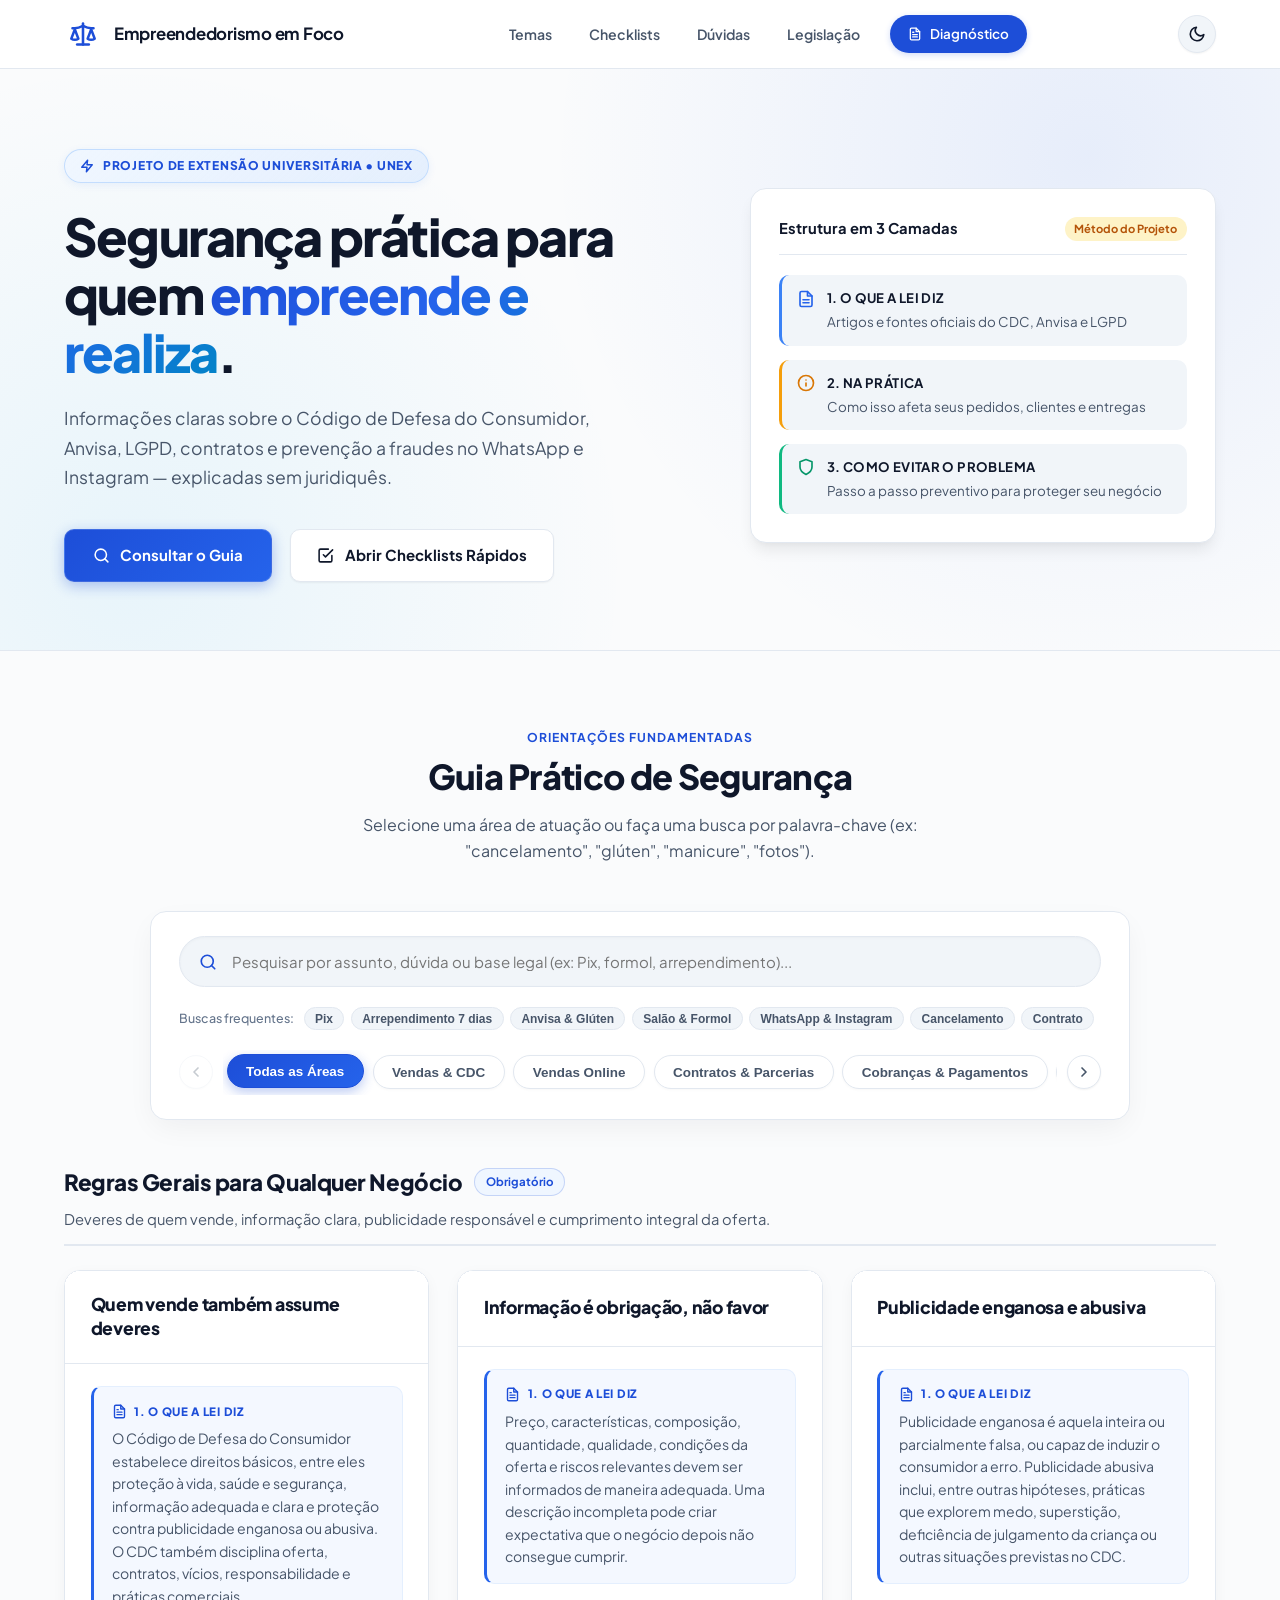
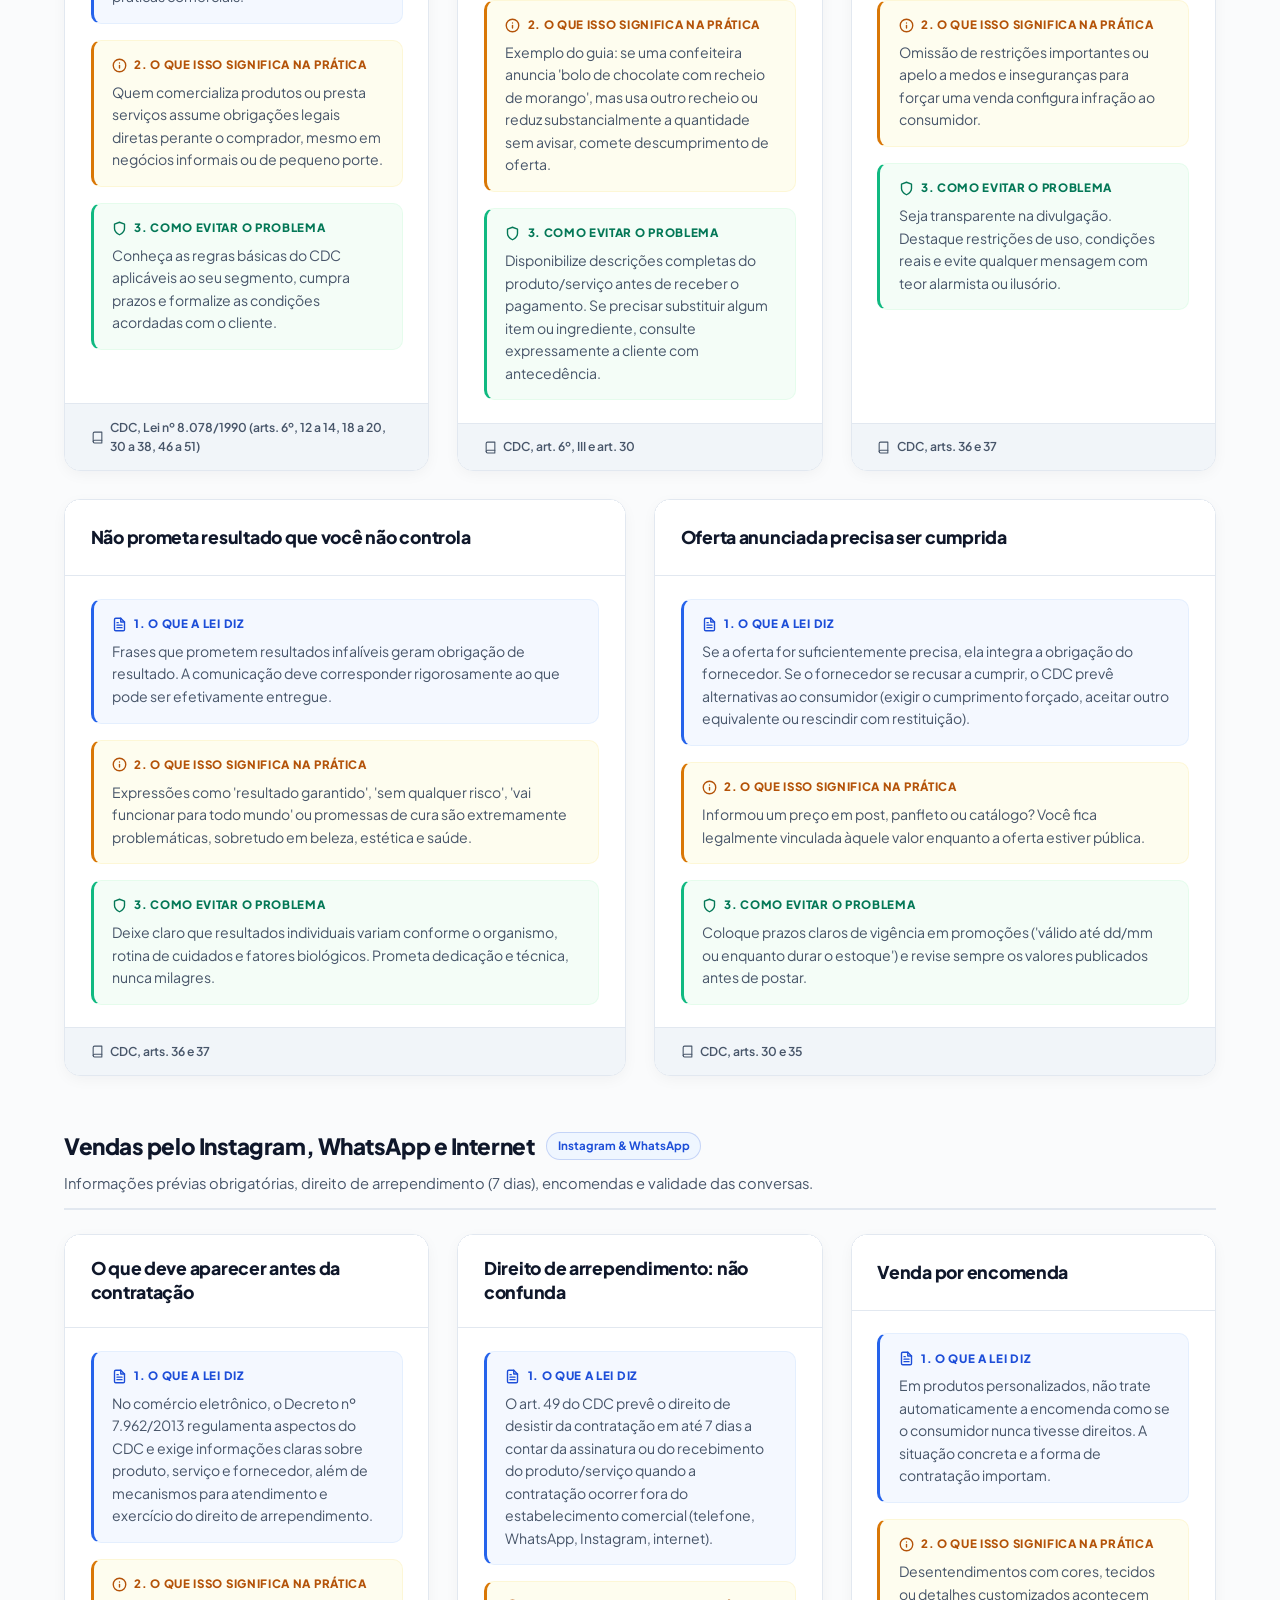
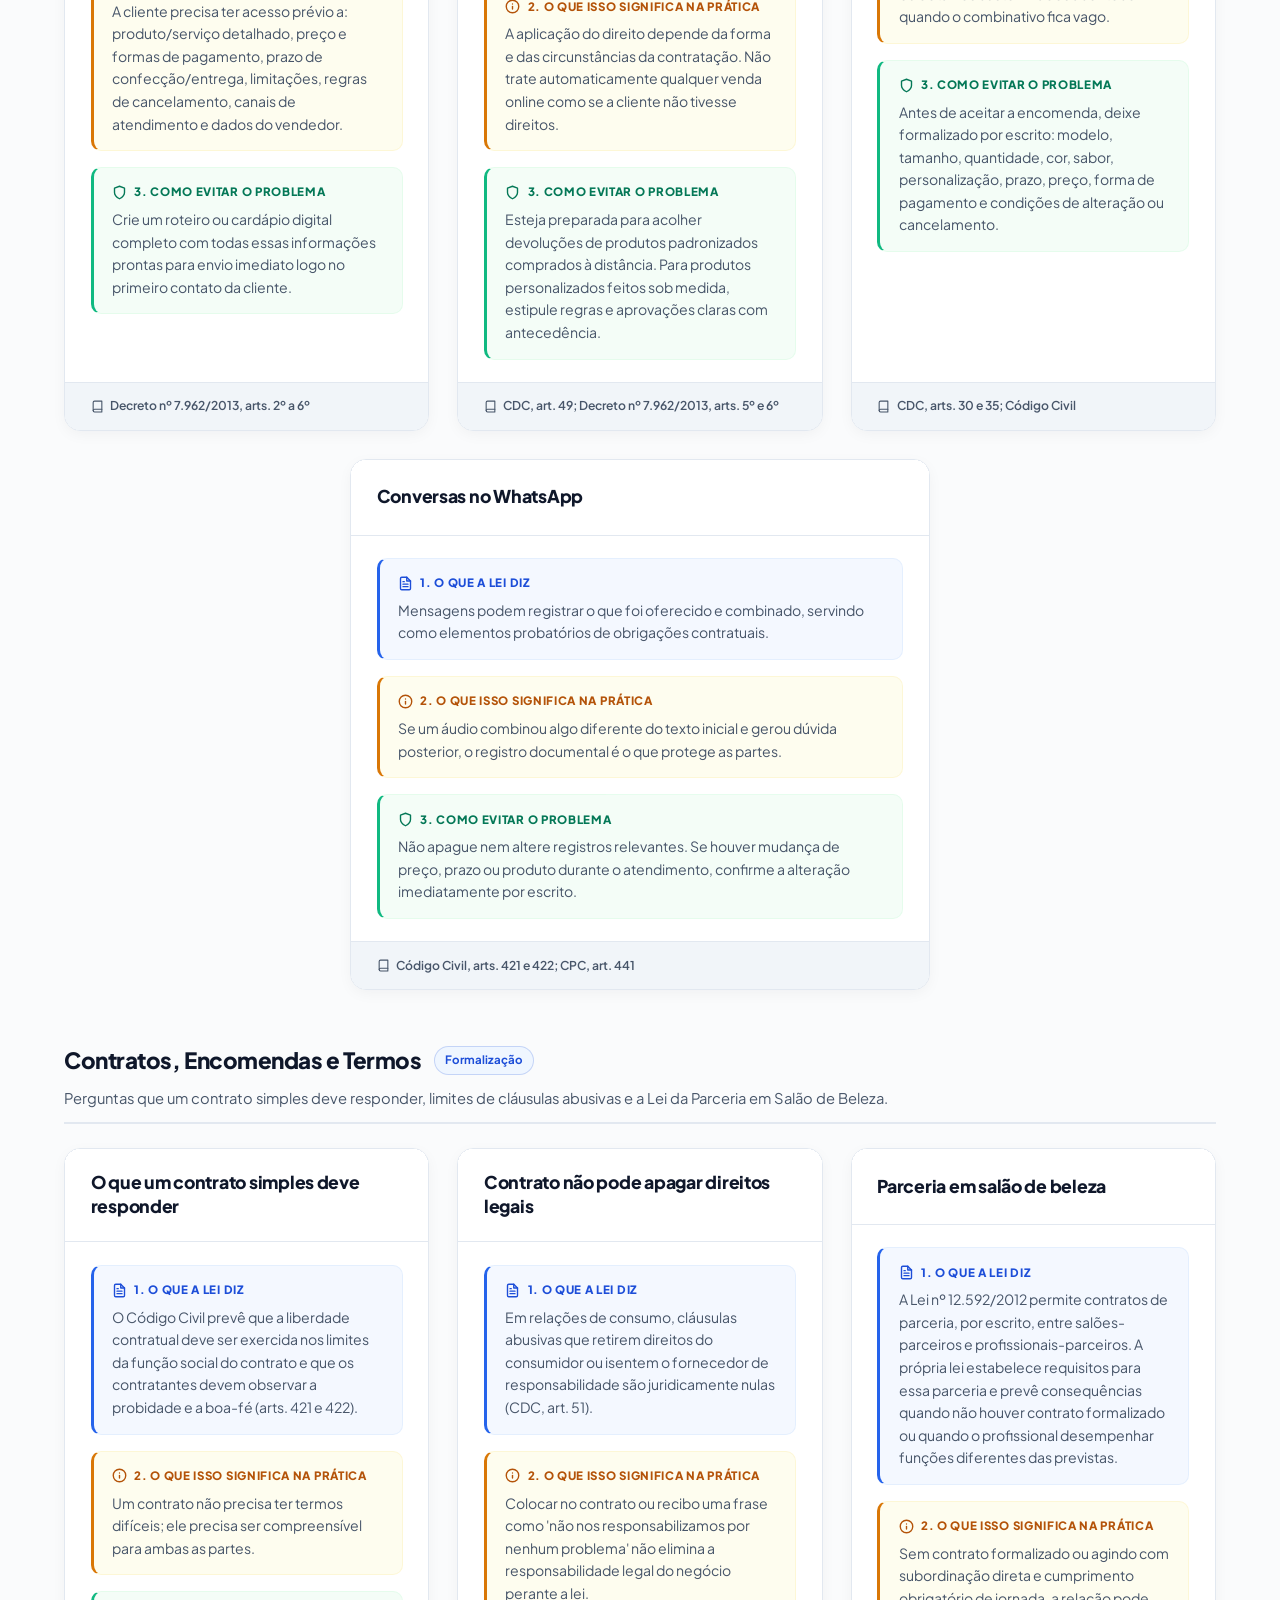
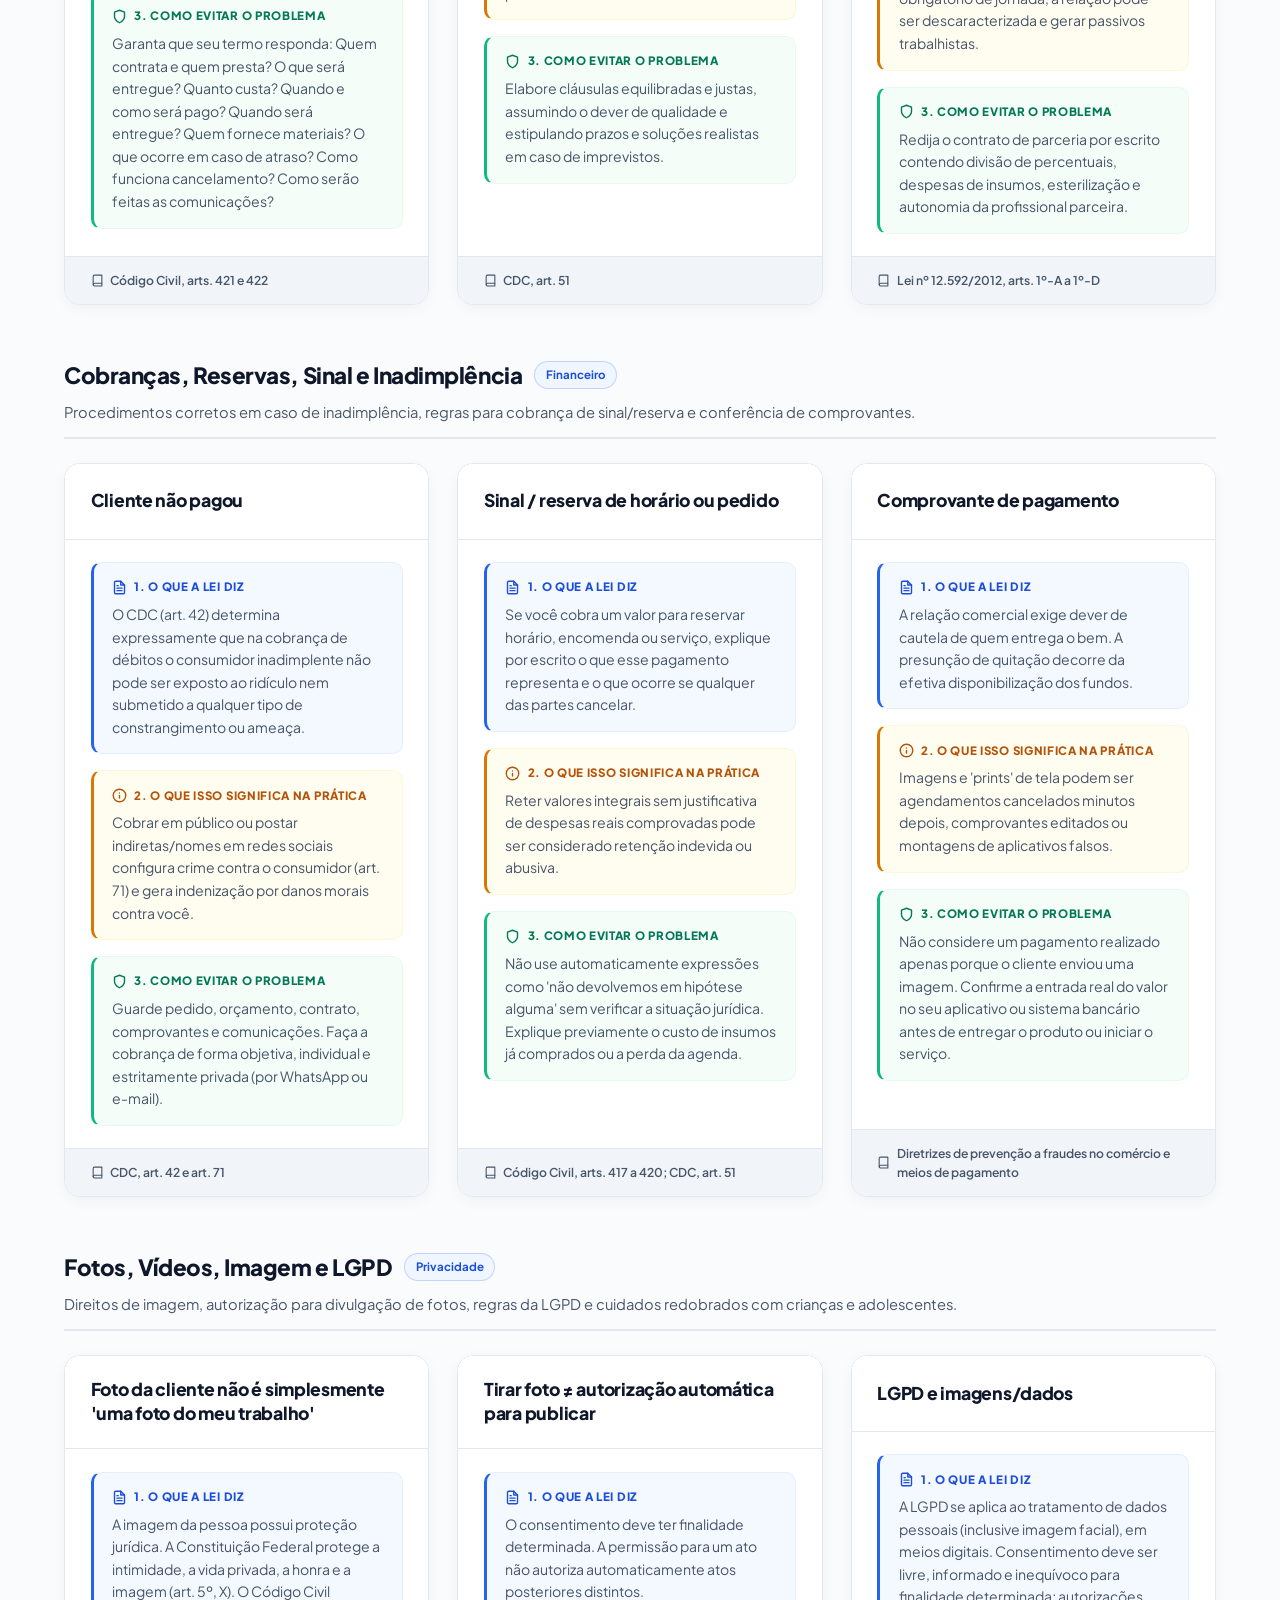
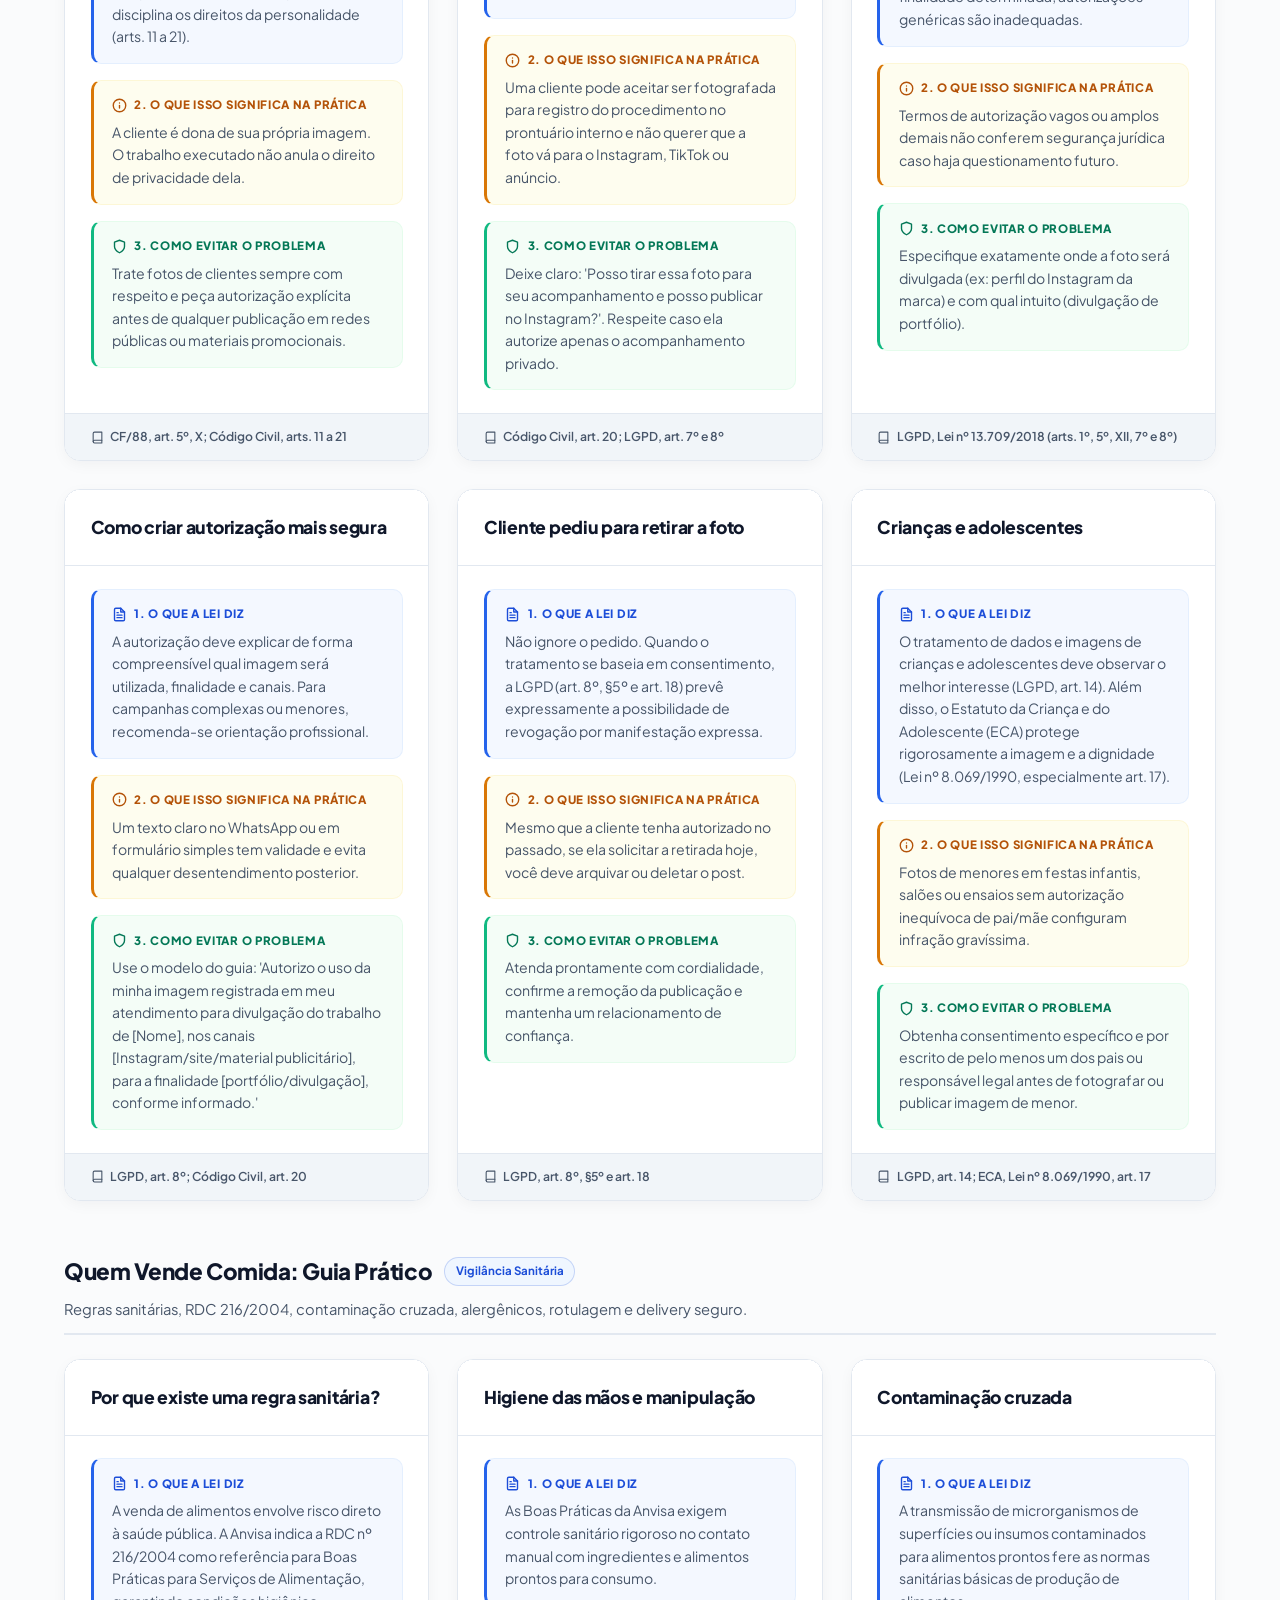
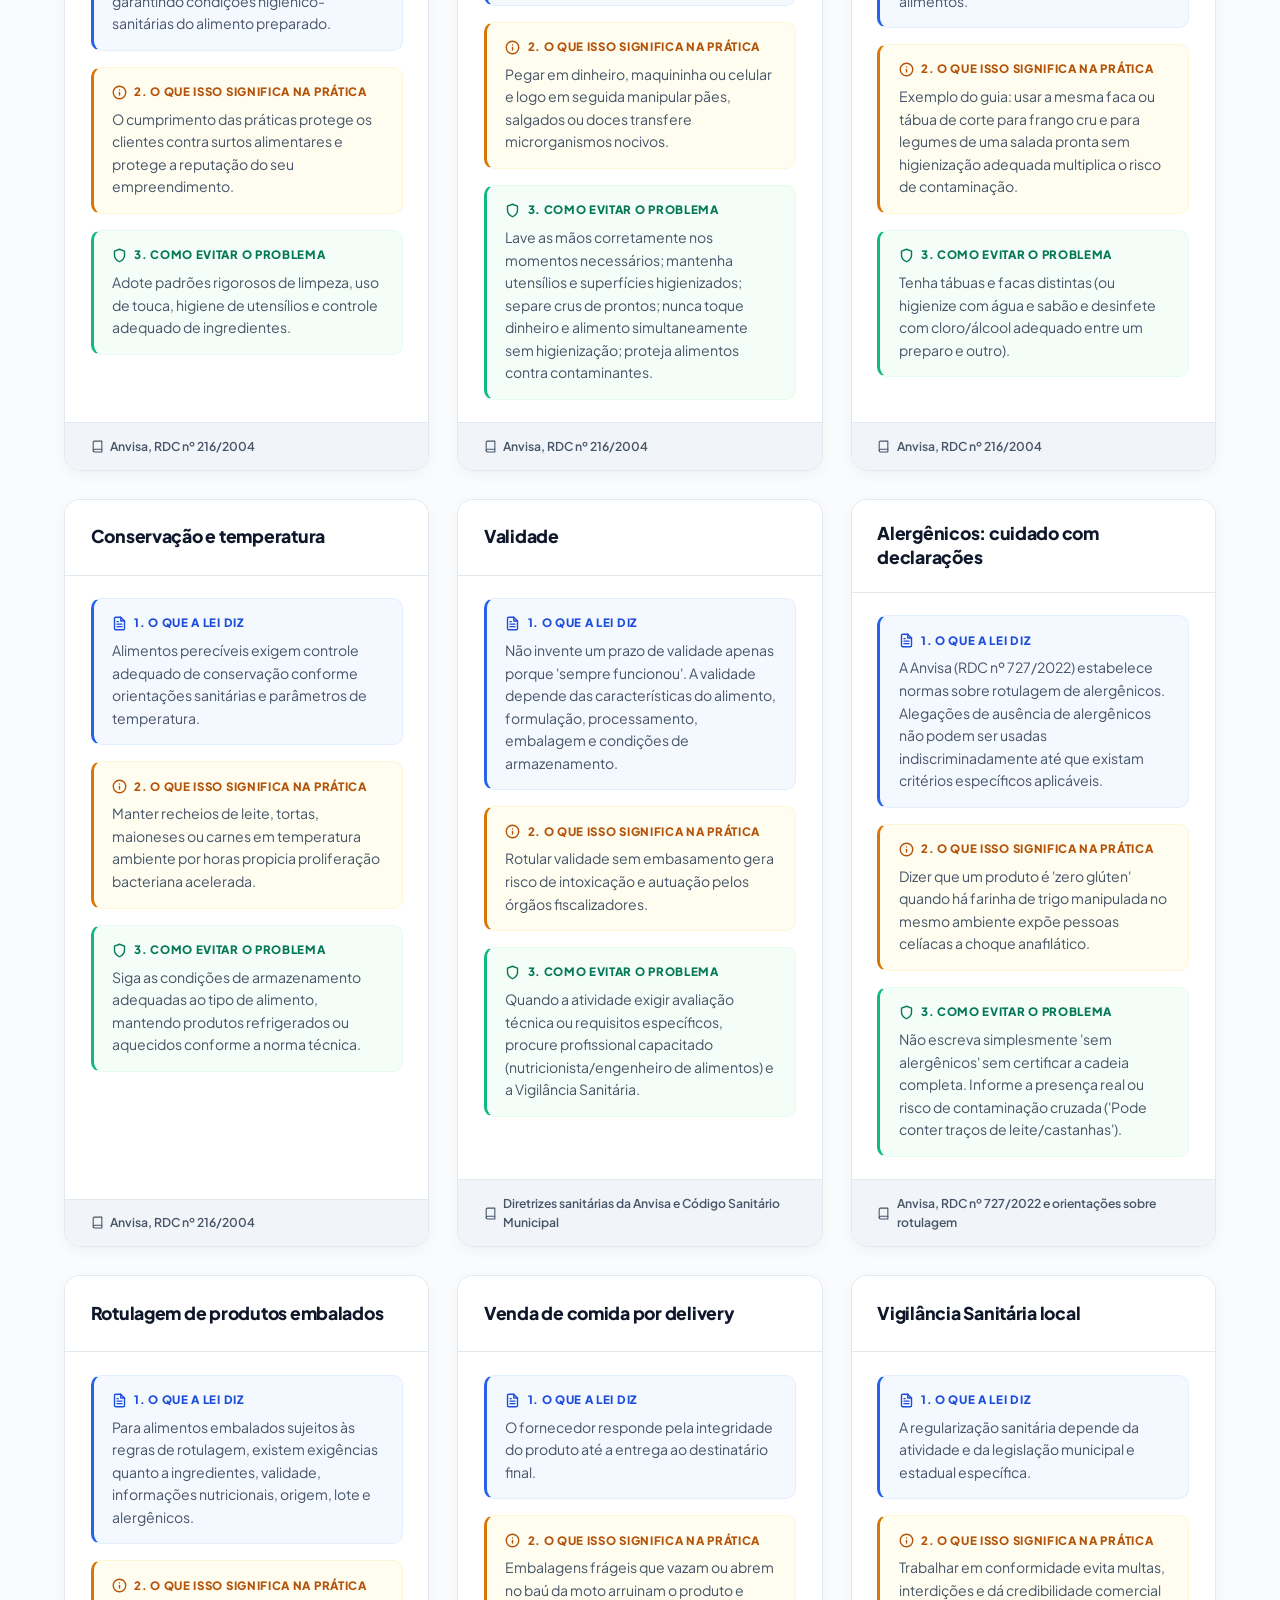
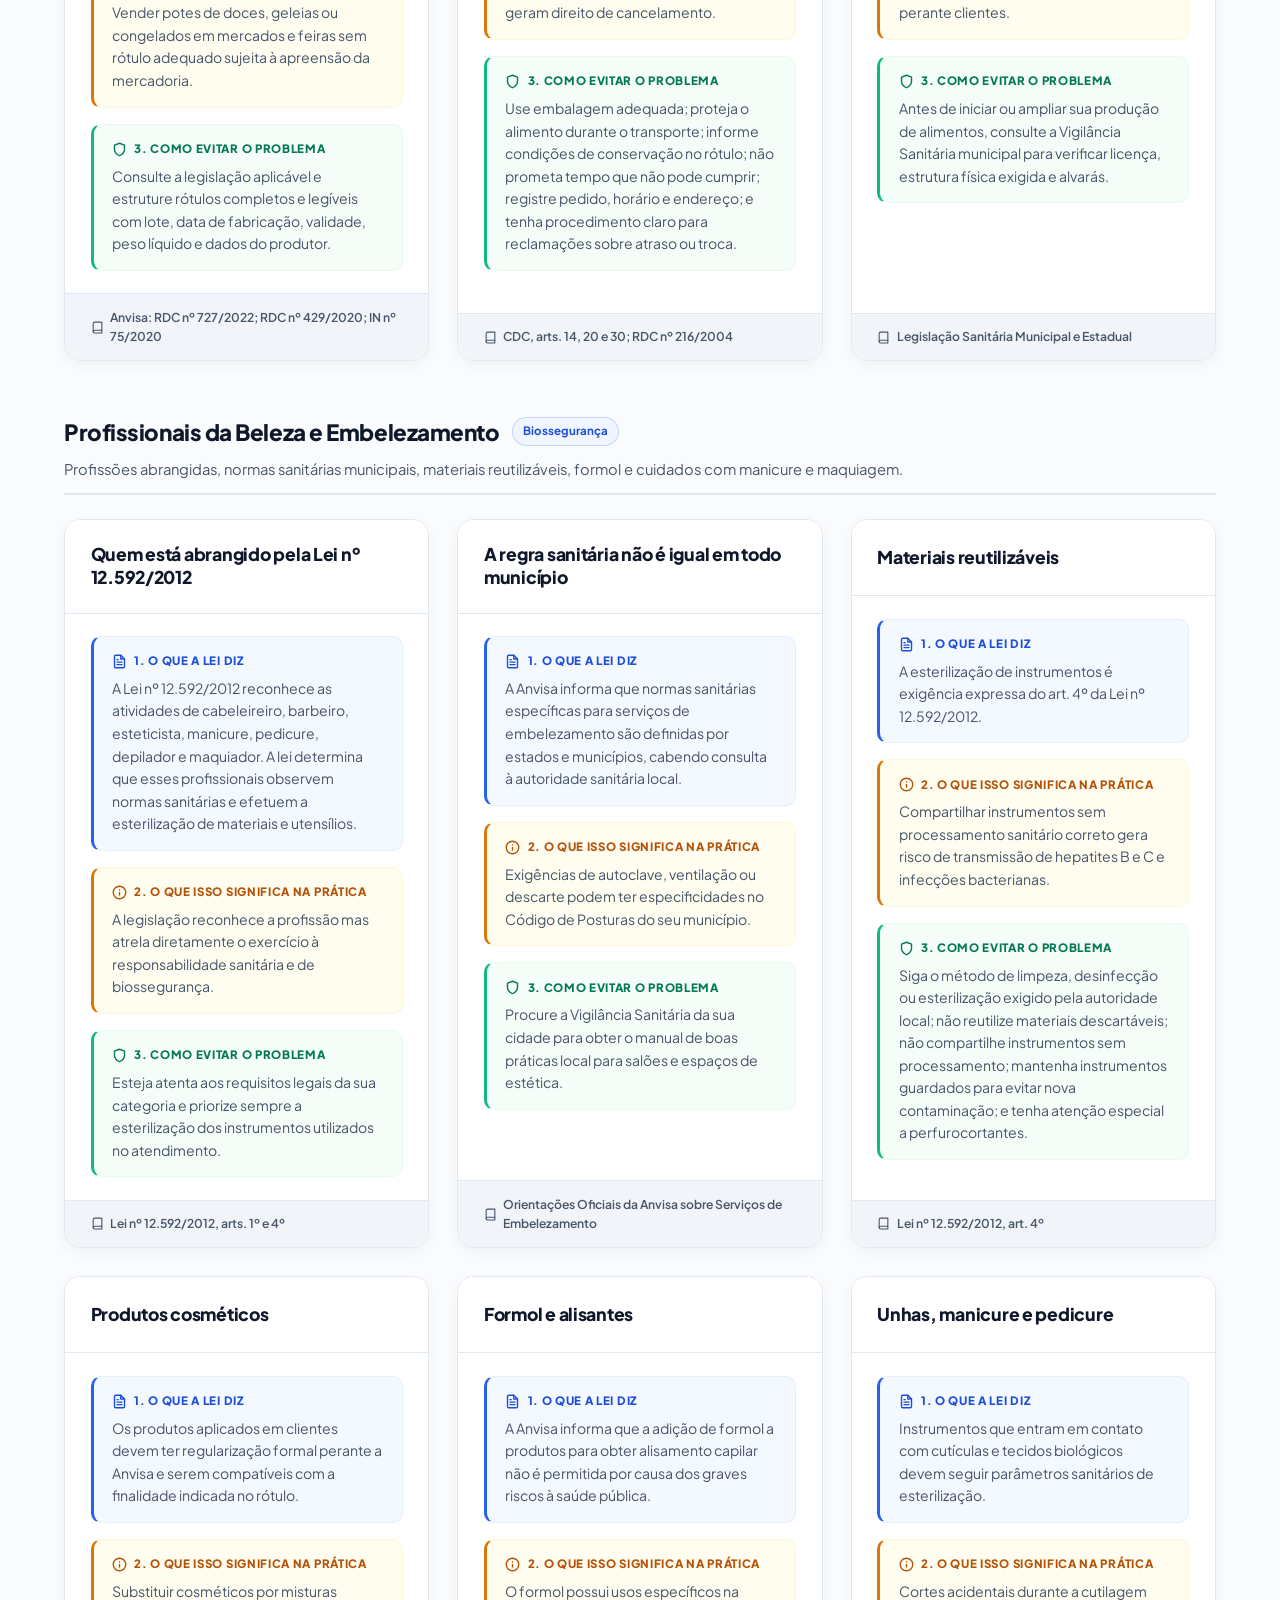
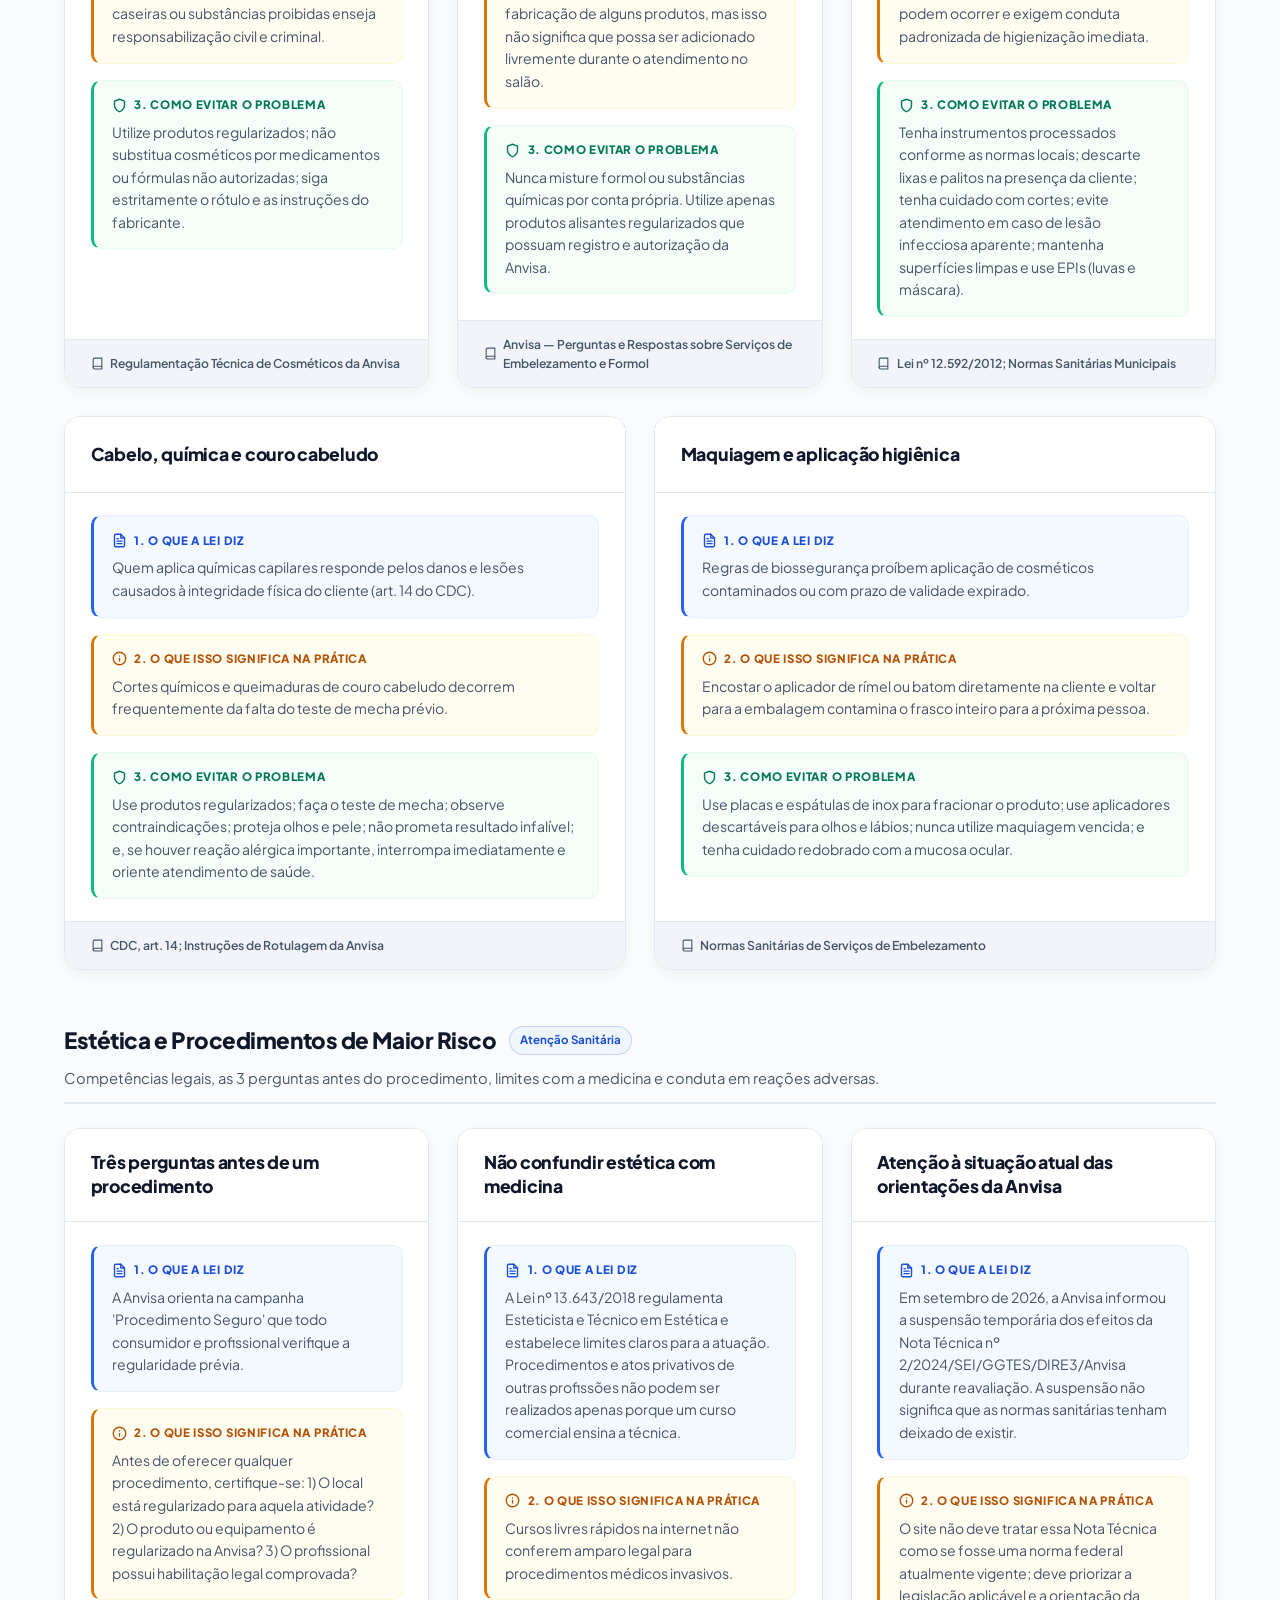
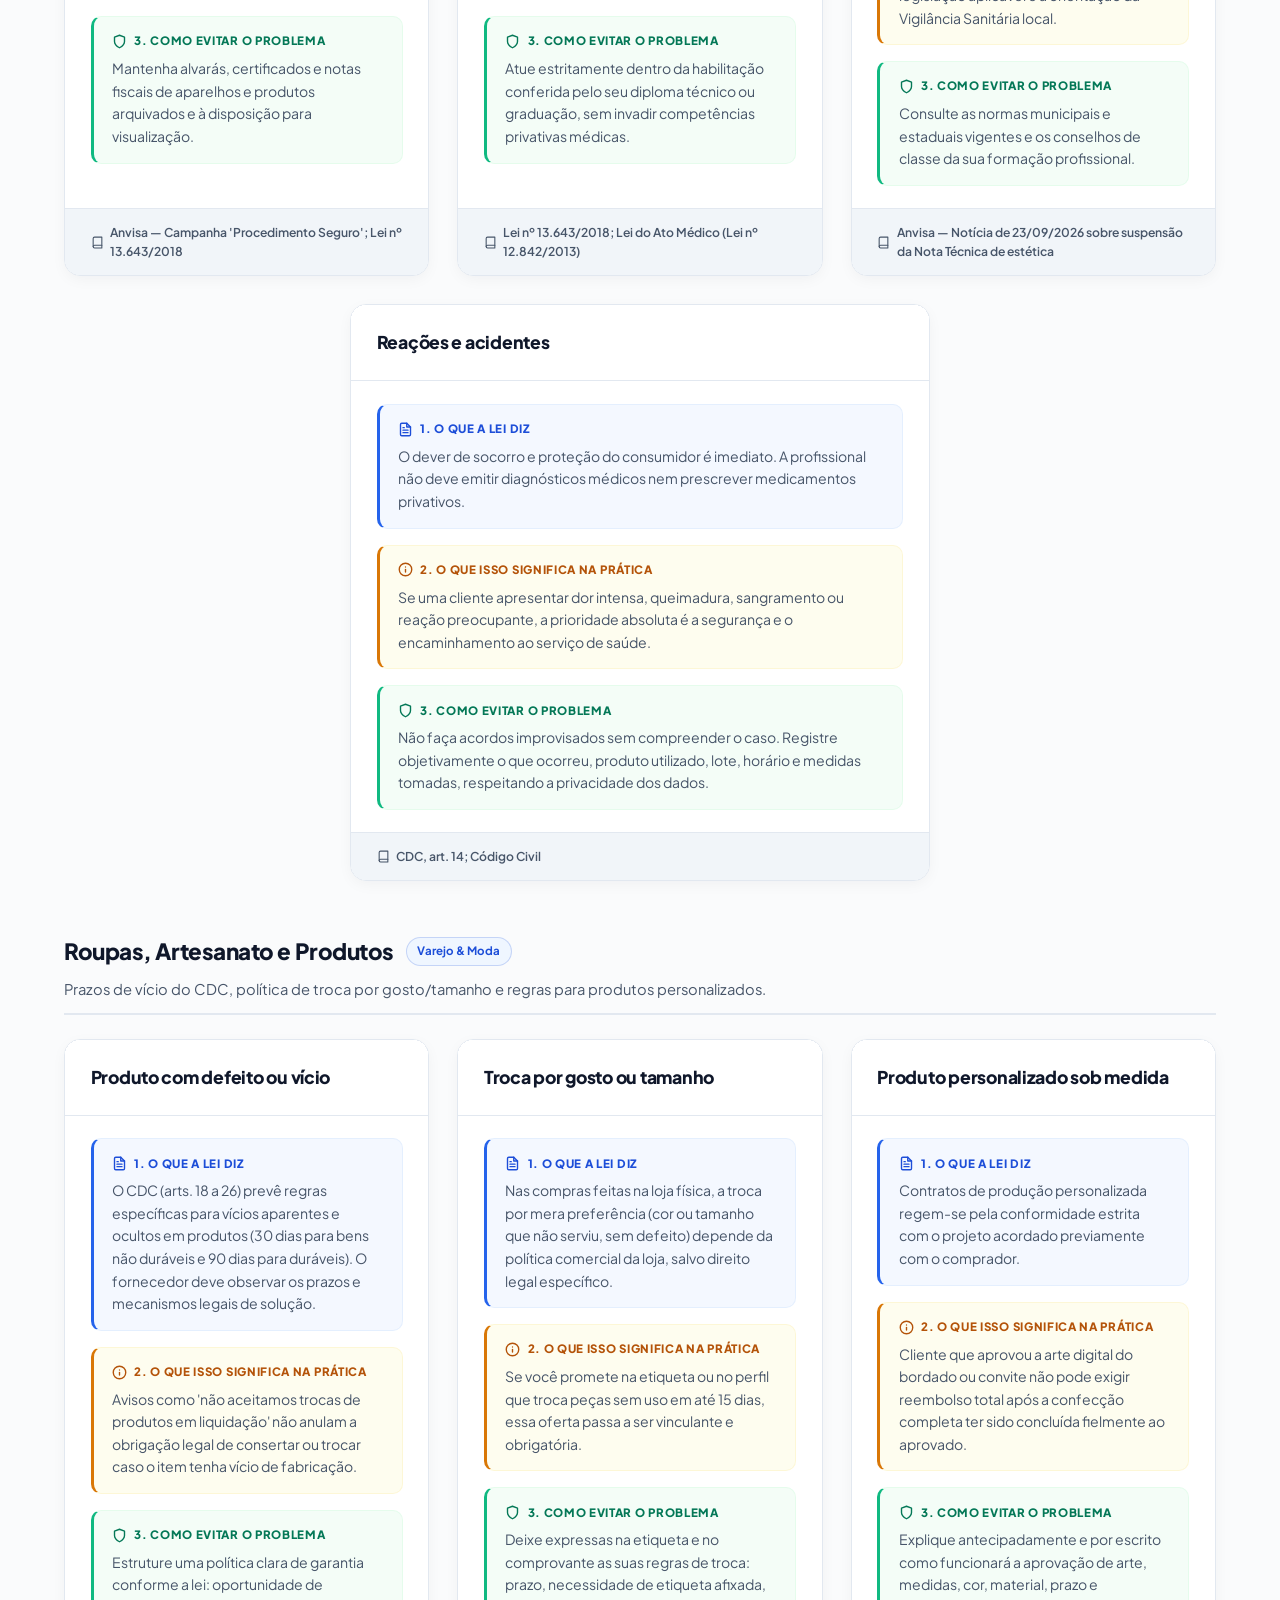
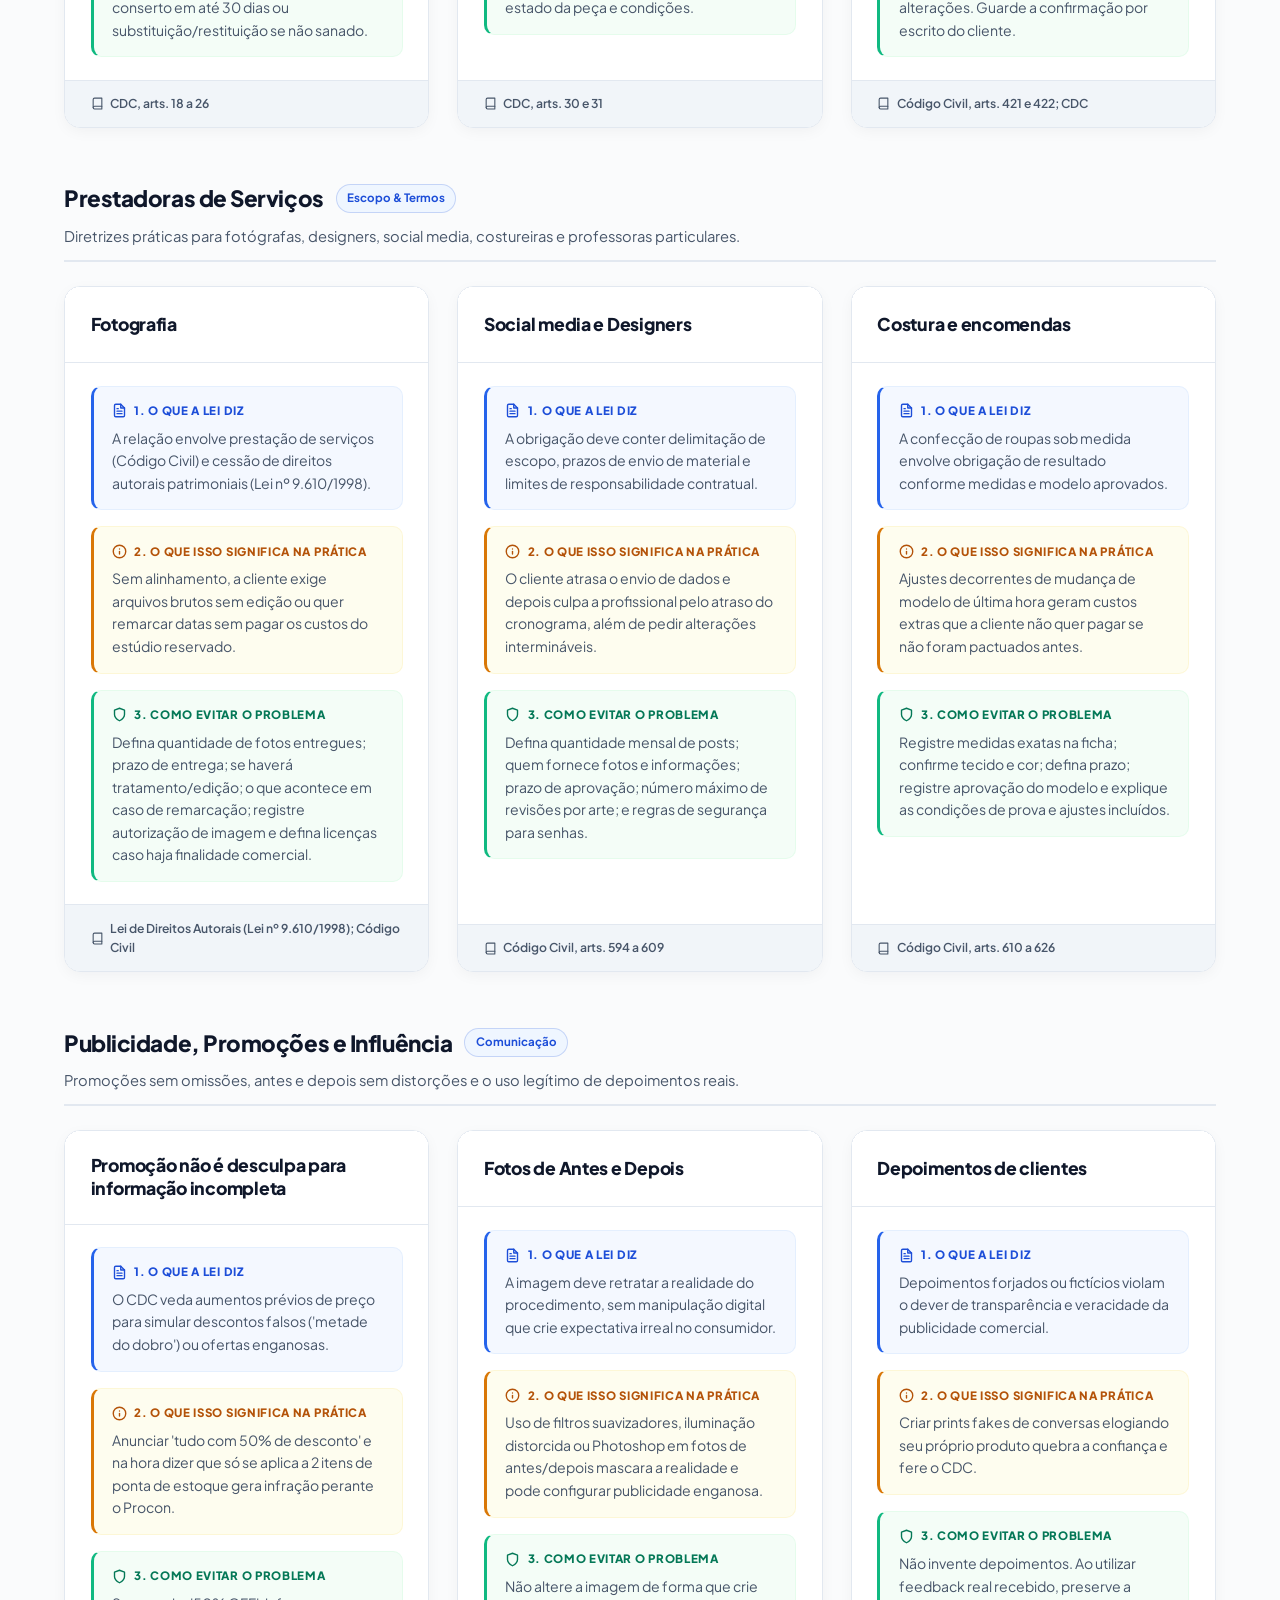
==== commit 4f5d83b6: "perf(checklist): smooth 120Hz momentum scroll and eliminate card jank" ====
--- a/index.html
+++ b/index.html
@@ -19,8 +19,8 @@
   <link rel="icon" type="image/svg+xml" href="data:image/svg+xml,<svg xmlns='http://www.w3.org/2000/svg' viewBox='0 0 24 24' fill='none' stroke='%232563eb' stroke-width='2' stroke-linecap='round' stroke-linejoin='round'><path d='m16 16 3-8 3 8c-.87.65-1.92 1-3 1s-2.13-.35-3-1Z'/><path d='m2 16 3-8 3 8c-.87.65-1.92 1-3 1s-2.13-.35-3-1Z'/><path d='M7 21h10'/><path d='M12 3v18'/><path d='M3 7h2c2 0 5-1 7-2 2 1 5 2 7 2h2'/></svg>">
 
   <!-- Estilos da Aplicação -->
-  <link rel="stylesheet" href="assets/css/style.css?v=2.6">
-  <link rel="stylesheet" href="assets/css/components.css?v=2.6">
+  <link rel="stylesheet" href="assets/css/style.css?v=4.0">
+  <link rel="stylesheet" href="assets/css/components.css?v=4.1">
 </head>
 <body>
   <!-- Orbe Luminosa Central Flutuante para o Modo Escuro -->
@@ -87,7 +87,7 @@
           </span>
         </button>
 
-        <button class="mobile-toggle" aria-label="Abrir menu de navegação" id="mobile-toggle" aria-expanded="false">
+        <button type="button" class="mobile-toggle" aria-label="Abrir menu de navegação" id="mobile-toggle" aria-expanded="false" aria-controls="mobile-dropdown-menu">
           <svg class="hamburger-icon" width="22" height="22" viewBox="0 0 24 24" fill="none" stroke="currentColor" stroke-width="2.2" stroke-linecap="round" stroke-linejoin="round">
             <line x1="3" y1="12" x2="21" y2="12"></line>
             <line x1="3" y1="6" x2="21" y2="6"></line>
@@ -100,66 +100,66 @@
         </button>
       </div>
     </div>
-
-    <!-- Menu Dropdown Compacto (Expansão fluida abaixo do header) -->
-    <nav class="mobile-dropdown-menu" id="mobile-dropdown-menu" aria-label="Menu de navegação móvel">
-      <div class="mobile-dropdown-inner">
-        <ul class="mobile-dropdown-links">
-          <li>
-            <a href="#diretrizes" class="mobile-dropdown-link">
-              <svg class="mobile-dropdown-icon" width="18" height="18" viewBox="0 0 24 24" fill="none" stroke="currentColor" stroke-width="2" stroke-linecap="round" stroke-linejoin="round">
-                <path d="M4 19.5A2.5 2.5 0 0 1 6.5 17H20"></path>
-                <path d="M6.5 2H20v20H6.5A2.5 2.5 0 0 1 4 19.5v-15A2.5 2.5 0 0 1 6.5 2z"></path>
-              </svg>
-              <span>Temas</span>
-            </a>
-          </li>
-          <li>
-            <a href="#checklists" class="mobile-dropdown-link">
-              <svg class="mobile-dropdown-icon" width="18" height="18" viewBox="0 0 24 24" fill="none" stroke="currentColor" stroke-width="2" stroke-linecap="round" stroke-linejoin="round">
-                <path d="m9 11 3 3L22 4"></path>
-                <path d="M21 12v7a2 2 0 0 1-2 2H5a2 2 0 0 1-2-2V5a2 2 0 0 1 2-2h11"></path>
-              </svg>
-              <span>Checklists</span>
-            </a>
-          </li>
-          <li>
-            <a href="#duvidas" class="mobile-dropdown-link">
-              <svg class="mobile-dropdown-icon" width="18" height="18" viewBox="0 0 24 24" fill="none" stroke="currentColor" stroke-width="2" stroke-linecap="round" stroke-linejoin="round">
-                <circle cx="12" cy="12" r="10"></circle>
-                <path d="M9.09 9a3 3 0 0 1 5.83 1c0 2-3 3-3 3"></path>
-                <line x1="12" y1="17" x2="12.01" y2="17"></line>
-              </svg>
-              <span>Dúvidas</span>
-            </a>
-          </li>
-          <li>
-            <a href="#fontes-oficiais" class="mobile-dropdown-link">
-              <svg class="mobile-dropdown-icon" width="18" height="18" viewBox="0 0 24 24" fill="none" stroke="currentColor" stroke-width="2" stroke-linecap="round" stroke-linejoin="round">
-                <path d="m16 16 3-8 3 8c-.87.65-1.92 1-3 1s-2.13-.35-3-1Z"></path>
-                <path d="m2 16 3-8 3 8c-.87.65-1.92 1-3 1s-2.13-.35-3-1Z"></path>
-                <path d="M7 21h10"></path>
-                <path d="M12 3v18"></path>
-              </svg>
-              <span>Legislação</span>
-            </a>
-          </li>
-          <li class="mobile-dropdown-cta-item">
-            <a href="https://forms.gle/CNi8nQm6ViK3J8j4A" target="_blank" rel="noopener noreferrer" class="mobile-dropdown-cta">
-              <svg width="15" height="15" viewBox="0 0 24 24" fill="none" stroke="currentColor" stroke-width="2.2" stroke-linecap="round" stroke-linejoin="round">
-                <path d="M14 2H6a2 2 0 0 0-2 2v16a2 2 0 0 0 2 2h12a2 2 0 0 0 2-2V8z"></path>
-                <polyline points="14 2 14 8 20 8"></polyline>
-                <line x1="16" y1="13" x2="8" y2="13"></line>
-                <line x1="16" y1="17" x2="8" y2="17"></line>
-                <polyline points="10 9 9 9 8 9"></polyline>
-              </svg>
-              <span>Diagnóstico</span>
-            </a>
-          </li>
-        </ul>
-      </div>
-    </nav>
   </header>
+
+  <!-- Menu Dropdown Compacto (Top-level overlay independente, sem risco de clipping pelo header) -->
+  <nav class="mobile-dropdown-menu" id="mobile-dropdown-menu" aria-label="Menu de navegação móvel">
+    <div class="mobile-dropdown-inner">
+      <ul class="mobile-dropdown-links">
+        <li>
+          <a href="#diretrizes" class="mobile-dropdown-link">
+            <svg class="mobile-dropdown-icon" width="18" height="18" viewBox="0 0 24 24" fill="none" stroke="currentColor" stroke-width="2" stroke-linecap="round" stroke-linejoin="round">
+              <path d="M4 19.5A2.5 2.5 0 0 1 6.5 17H20"></path>
+              <path d="M6.5 2H20v20H6.5A2.5 2.5 0 0 1 4 19.5v-15A2.5 2.5 0 0 1 6.5 2z"></path>
+            </svg>
+            <span>Temas</span>
+          </a>
+        </li>
+        <li>
+          <a href="#checklists" class="mobile-dropdown-link">
+            <svg class="mobile-dropdown-icon" width="18" height="18" viewBox="0 0 24 24" fill="none" stroke="currentColor" stroke-width="2" stroke-linecap="round" stroke-linejoin="round">
+              <path d="m9 11 3 3L22 4"></path>
+              <path d="M21 12v7a2 2 0 0 1-2 2H5a2 2 0 0 1-2-2V5a2 2 0 0 1 2-2h11"></path>
+            </svg>
+            <span>Checklists</span>
+          </a>
+        </li>
+        <li>
+          <a href="#duvidas" class="mobile-dropdown-link">
+            <svg class="mobile-dropdown-icon" width="18" height="18" viewBox="0 0 24 24" fill="none" stroke="currentColor" stroke-width="2" stroke-linecap="round" stroke-linejoin="round">
+              <circle cx="12" cy="12" r="10"></circle>
+              <path d="M9.09 9a3 3 0 0 1 5.83 1c0 2-3 3-3 3"></path>
+              <line x1="12" y1="17" x2="12.01" y2="17"></line>
+            </svg>
+            <span>Dúvidas</span>
+          </a>
+        </li>
+        <li>
+          <a href="#fontes-oficiais" class="mobile-dropdown-link">
+            <svg class="mobile-dropdown-icon" width="18" height="18" viewBox="0 0 24 24" fill="none" stroke="currentColor" stroke-width="2" stroke-linecap="round" stroke-linejoin="round">
+              <path d="m16 16 3-8 3 8c-.87.65-1.92 1-3 1s-2.13-.35-3-1Z"></path>
+              <path d="m2 16 3-8 3 8c-.87.65-1.92 1-3 1s-2.13-.35-3-1Z"></path>
+              <path d="M7 21h10"></path>
+              <path d="M12 3v18"></path>
+            </svg>
+            <span>Legislação</span>
+          </a>
+        </li>
+        <li class="mobile-dropdown-cta-item">
+          <a href="https://forms.gle/CNi8nQm6ViK3J8j4A" target="_blank" rel="noopener noreferrer" class="mobile-dropdown-cta">
+            <svg width="15" height="15" viewBox="0 0 24 24" fill="none" stroke="currentColor" stroke-width="2.2" stroke-linecap="round" stroke-linejoin="round">
+              <path d="M14 2H6a2 2 0 0 0-2 2v16a2 2 0 0 0 2 2h12a2 2 0 0 0 2-2V8z"></path>
+              <polyline points="14 2 14 8 20 8"></polyline>
+              <line x1="16" y1="13" x2="8" y2="13"></line>
+              <line x1="16" y1="17" x2="8" y2="17"></line>
+              <polyline points="10 9 9 9 8 9"></polyline>
+            </svg>
+            <span>Diagnóstico</span>
+          </a>
+        </li>
+      </ul>
+    </div>
+  </nav>
 
   <!-- Backdrop suave para fechar ao tocar fora -->
   <div class="mobile-dropdown-backdrop" id="dropdown-backdrop" aria-hidden="true"></div>
@@ -1059,8 +1059,8 @@
   </footer>
 
   <!-- Scripts Modulares -->
-  <script src="assets/js/checklist.js?v=2.6"></script>
-  <script src="assets/js/rating.js?v=2.6"></script>
-  <script src="assets/js/app.js?v=2.6"></script>
+  <script src="assets/js/checklist.js?v=4.1"></script>
+  <script src="assets/js/rating.js?v=4.0"></script>
+  <script src="assets/js/app.js?v=4.0"></script>
 </body>
 </html>
--- a/assets/css/style.css
+++ b/assets/css/style.css
@@ -292,7 +292,7 @@
 .site-header {
   position: sticky;
   top: 0;
-  z-index: 100;
+  z-index: 1000;
   background-color: rgba(255, 255, 255, 0.95);
   backdrop-filter: blur(12px);
   -webkit-backdrop-filter: blur(12px);
@@ -418,9 +418,19 @@
   transition: background-color var(--transition-fast), border-color var(--transition-fast), transform 0.18s cubic-bezier(0.34, 1.56, 0.64, 1);
   box-shadow: var(--shadow-sm);
   flex-shrink: 0;
-  -webkit-tap-highlight-color: transparent;
-  outline: none;
+  -webkit-tap-highlight-color: transparent !important;
+  outline: none !important;
   user-select: none;
+  z-index: 99995;
+}
+
+.theme-toggle-btn:focus {
+  outline: none !important;
+}
+
+.theme-toggle-btn:focus-visible {
+  outline: 2px solid var(--color-accent) !important;
+  outline-offset: 2px;
 }
 
 /* Feedback tátil imediato no celular (pressionar o botão dá efeito de mola instantâneo) */
@@ -438,31 +448,14 @@
   }
 }
 
-/* Halo luminoso sutil que pulsa ao alternar o tema */
-.theme-toggle-btn::after {
-  content: '';
-  position: absolute;
-  inset: -3px;
-  border-radius: var(--radius-full);
-  background: radial-gradient(circle, var(--color-accent) 0%, transparent 70%);
-  opacity: 0;
-  transform: scale(0.5);
-  pointer-events: none;
-  transition: transform 0.35s cubic-bezier(0.16, 1, 0.3, 1), opacity 0.3s ease;
-}
-
-.theme-toggle-btn.pulse-halo::after {
-  opacity: 0.6;
-  transform: scale(1.4);
-}
-
 .theme-icon {
   display: flex;
   align-items: center;
   justify-content: center;
   position: absolute;
   transform-origin: center center;
-  transition: transform 0.28s cubic-bezier(0.34, 1.56, 0.64, 1), opacity 0.2s ease;
+  transition: transform 0.3s cubic-bezier(0.34, 1.56, 0.64, 1), opacity 0.22s ease;
+  pointer-events: none;
 }
 
 /* No tema claro: mostra lua elegante, sol escondido */
@@ -486,6 +479,23 @@
 [data-theme="dark"] .moon-icon {
   opacity: 0;
   transform: rotate(-90deg) scale(0.2);
+}
+
+/* ==========================================================================
+   Transição de Tema Circular (Bolha Expansiva Revelando o Novo Tema)
+   ========================================================================== */
+::view-transition-old(root),
+::view-transition-new(root) {
+  animation: none;
+  mix-blend-mode: normal;
+}
+
+::view-transition-old(root) {
+  z-index: 1;
+}
+
+::view-transition-new(root) {
+  z-index: 99999;
 }
 
 .mobile-toggle {
@@ -1365,7 +1375,7 @@
   .site-header {
     width: 100%;
     max-width: 100%;
-    overflow-x: clip;
+    overflow: visible !important;
   }
 
   .site-header .nav-container {
@@ -1437,12 +1447,17 @@
     cursor: pointer;
     flex-shrink: 0;
     -webkit-tap-highlight-color: transparent;
+    touch-action: manipulation;
+    user-select: none;
+    -webkit-user-select: none;
     overflow: hidden;
+    z-index: 1001;
     transition: background var(--transition-fast), border-color var(--transition-fast), color var(--transition-fast);
   }
 
   .mobile-toggle svg {
     position: absolute;
+    pointer-events: none;
     transition: transform 0.28s cubic-bezier(0.16, 1, 0.3, 1), opacity 0.2s ease;
   }
 
@@ -1489,14 +1504,18 @@
    ========================================================================== */
 .mobile-dropdown-backdrop {
   position: fixed;
-  inset: 0;
-  width: 100vw;
-  height: 100vh;
-  height: 100dvh;
+  top: 68px;
+  top: var(--header-actual-height, 68px);
+  left: 0;
+  right: 0;
+  bottom: 0;
+  width: 100%;
+  height: calc(100vh - 68px);
+  height: calc(100dvh - 68px);
   background: rgba(15, 23, 42, 0.4);
   backdrop-filter: blur(2px);
   -webkit-backdrop-filter: blur(2px);
-  z-index: 99;
+  z-index: 997;
   opacity: 0;
   visibility: hidden;
   pointer-events: none;
@@ -1510,8 +1529,9 @@
 }
 
 .mobile-dropdown-menu {
-  position: absolute;
-  top: 100%;
+  position: fixed;
+  top: 68px;
+  top: var(--header-actual-height, 68px);
   left: 0;
   right: 0;
   width: 100%;
@@ -1521,6 +1541,7 @@
   max-height: 0;
   opacity: 0;
   visibility: hidden;
+  pointer-events: none;
   overflow: hidden;
   transform: translateY(-6px);
   transform-origin: top center;
@@ -1528,13 +1549,14 @@
               transform 0.28s cubic-bezier(0.16, 1, 0.3, 1),
               opacity 0.22s ease,
               visibility 0.3s ease;
-  z-index: 101;
+  z-index: 998;
 }
 
 .mobile-dropdown-menu.open {
-  max-height: 420px;
+  max-height: 480px;
   opacity: 1;
   visibility: visible;
+  pointer-events: auto;
   transform: translateY(0);
 }
 
--- a/assets/css/components.css
+++ b/assets/css/components.css
@@ -349,12 +349,11 @@
   max-width: 100%;
   overflow-x: auto;
   overflow-y: hidden;
-  scroll-behavior: smooth;
   -webkit-overflow-scrolling: touch;
   scrollbar-width: none;
-  /* Padding lateral para que o card ativo fique no centro exato */
+  overscroll-behavior-x: contain;
+  /* Centraliza o card ativo na área útil */
   padding: 1.5rem calc(50% - 210px) 1.5rem;
-  transition: max-height 0.35s cubic-bezier(0.16, 1, 0.3, 1);
 }
 
 .checklists-carousel-track::-webkit-scrollbar {
@@ -365,14 +364,14 @@
   display: flex;
   flex-wrap: nowrap;
   justify-content: flex-start;
-  align-items: flex-start; /* Permite que cada card mantenha sua própria altura real */
-  gap: 1.75rem;
+  align-items: stretch;
+  gap: 1.5rem;
   width: max-content;
   scroll-snap-type: x mandatory;
   padding: 0.5rem 0;
 }
 
-/* Card Padrão (Laterais Meio Apagados / Dimmed e com degradê para disfarçar o corte) */
+/* Card Padrão (Sem blur, sem máscaras cortantes e com altura uniforme e limpa) */
 .checklists-carousel-grid .checklist-card {
   scroll-snap-align: center;
   flex: 0 0 420px;
@@ -385,47 +384,35 @@
   box-shadow: 0 4px 16px -2px rgba(15, 23, 42, 0.05);
   display: flex;
   flex-direction: column;
-  opacity: 0.38;
-  transform: scale(0.92);
-  filter: blur(0.3px);
+  opacity: 0.65;
+  transform: scale(0.96);
   pointer-events: auto;
-  overflow: hidden;
   position: relative;
-  /* Altura transitando suavemente em ambas as direções (crescer e diminuir) */
-  max-height: var(--active-card-height, 600px);
-  -webkit-mask-image: linear-gradient(to bottom, #000 65%, transparent 100%);
-  mask-image: linear-gradient(to bottom, #000 65%, transparent 100%);
-  transition: opacity 0.35s cubic-bezier(0.16, 1, 0.3, 1),
-              transform 0.35s cubic-bezier(0.16, 1, 0.3, 1),
-              box-shadow 0.35s cubic-bezier(0.16, 1, 0.3, 1),
-              border-color 0.35s cubic-bezier(0.16, 1, 0.3, 1),
-              filter 0.35s cubic-bezier(0.16, 1, 0.3, 1),
-              max-height 0.4s cubic-bezier(0.16, 1, 0.3, 1);
+  will-change: transform, opacity;
+  transition: opacity 0.28s ease,
+              transform 0.28s cubic-bezier(0.16, 1, 0.3, 1),
+              box-shadow 0.28s ease,
+              border-color 0.28s ease;
 }
 
 .checklists-carousel-grid .checklist-card:hover {
-  opacity: 0.65;
-  transform: scale(0.95);
-}
-
-/* Card Ativo no Meio (Destaque Total, altura natural suave e sem corte) */
+  opacity: 0.85;
+  transform: scale(0.98);
+}
+
+/* Card Ativo no Meio (Destaque Total, nítido e iluminado) */
 .checklists-carousel-grid .checklist-card.is-active {
   opacity: 1;
-  transform: scale(1.02);
-  filter: none;
+  transform: scale(1);
   border-color: rgba(37, 99, 235, 0.5);
-  box-shadow: 0 20px 40px -10px rgba(15, 23, 42, 0.16),
+  box-shadow: 0 16px 36px -6px rgba(15, 23, 42, 0.12),
               0 0 0 1px rgba(37, 99, 235, 0.25);
   z-index: 2;
-  max-height: var(--active-card-height, 1200px);
-  -webkit-mask-image: none !important;
-  mask-image: none !important;
-  overflow: visible;
 }
 
 [data-theme="dark"] .checklists-carousel-grid .checklist-card.is-active {
-  box-shadow: 0 20px 45px -10px rgba(0, 0, 0, 0.8),
-              0 0 30px rgba(37, 99, 235, 0.2),
+  box-shadow: 0 16px 40px -6px rgba(0, 0, 0, 0.8),
+              0 0 25px rgba(37, 99, 235, 0.2),
               0 0 0 1px rgba(37, 99, 235, 0.4);
 }
 
@@ -470,38 +457,66 @@
   transform: translateY(-50%) scale(0.95);
 }
 
-/* Adaptação Mobile: Visualizar card central + pontas dos laterais para incentivar swipe */
+/* Adaptação Mobile: Visualizar card central + pontas dos laterais para incentivar swipe fluido */
 @media (max-width: 768px) {
   .carousel-side-btn {
     display: none !important;
   }
 
+  .carousel-control-bar {
+    flex-direction: column;
+    align-items: stretch;
+    gap: 0.75rem;
+    margin-bottom: 1rem;
+  }
+
+  .carousel-pill-tabs {
+    width: 100%;
+    overflow-x: auto;
+    -webkit-overflow-scrolling: touch;
+    padding: 0.3rem 0.4rem;
+  }
+
+  .pill-tab {
+    padding: 0.45rem 0.95rem;
+    font-size: 0.8rem;
+  }
+
+  .carousel-actions-group {
+    margin-left: 0;
+    justify-content: space-between;
+    width: 100%;
+    padding: 0 0.25rem;
+  }
+
   .checklists-carousel-track {
-    /* Deixa 15% de cada lado vazando o próximo e o anterior */
-    padding: 1rem 12vw 1.5rem;
+    /* Padding lateral deixando 7vw de respiro para visualizar o próximo card com clareza */
+    padding: 0.75rem 7vw 1.25rem;
     scroll-snap-type: x mandatory;
     -webkit-overflow-scrolling: touch;
     overscroll-behavior-x: contain;
   }
 
   .checklists-grid.checklists-carousel-grid {
-    gap: 1.25rem;
+    gap: 1rem;
   }
 
   .checklists-carousel-grid .checklist-card {
-    flex: 0 0 76vw;
-    width: 76vw;
-    max-width: 340px;
-    padding: 1.45rem;
-    opacity: 0.45;
-    transform: scale(0.94);
+    flex: 0 0 86vw;
+    width: 86vw;
+    max-width: 380px;
+    padding: 1.5rem;
+    opacity: 0.65;
+    transform: scale(0.97);
     scroll-snap-align: center;
-    scroll-snap-stop: always;
   }
 
   .checklists-carousel-grid .checklist-card.is-active {
     opacity: 1;
-    transform: scale(1.02);
+    transform: scale(1);
+    border-color: var(--color-accent);
+    box-shadow: 0 12px 28px -4px rgba(15, 23, 42, 0.12),
+                0 0 0 1px rgba(37, 99, 235, 0.3);
   }
 }
 
